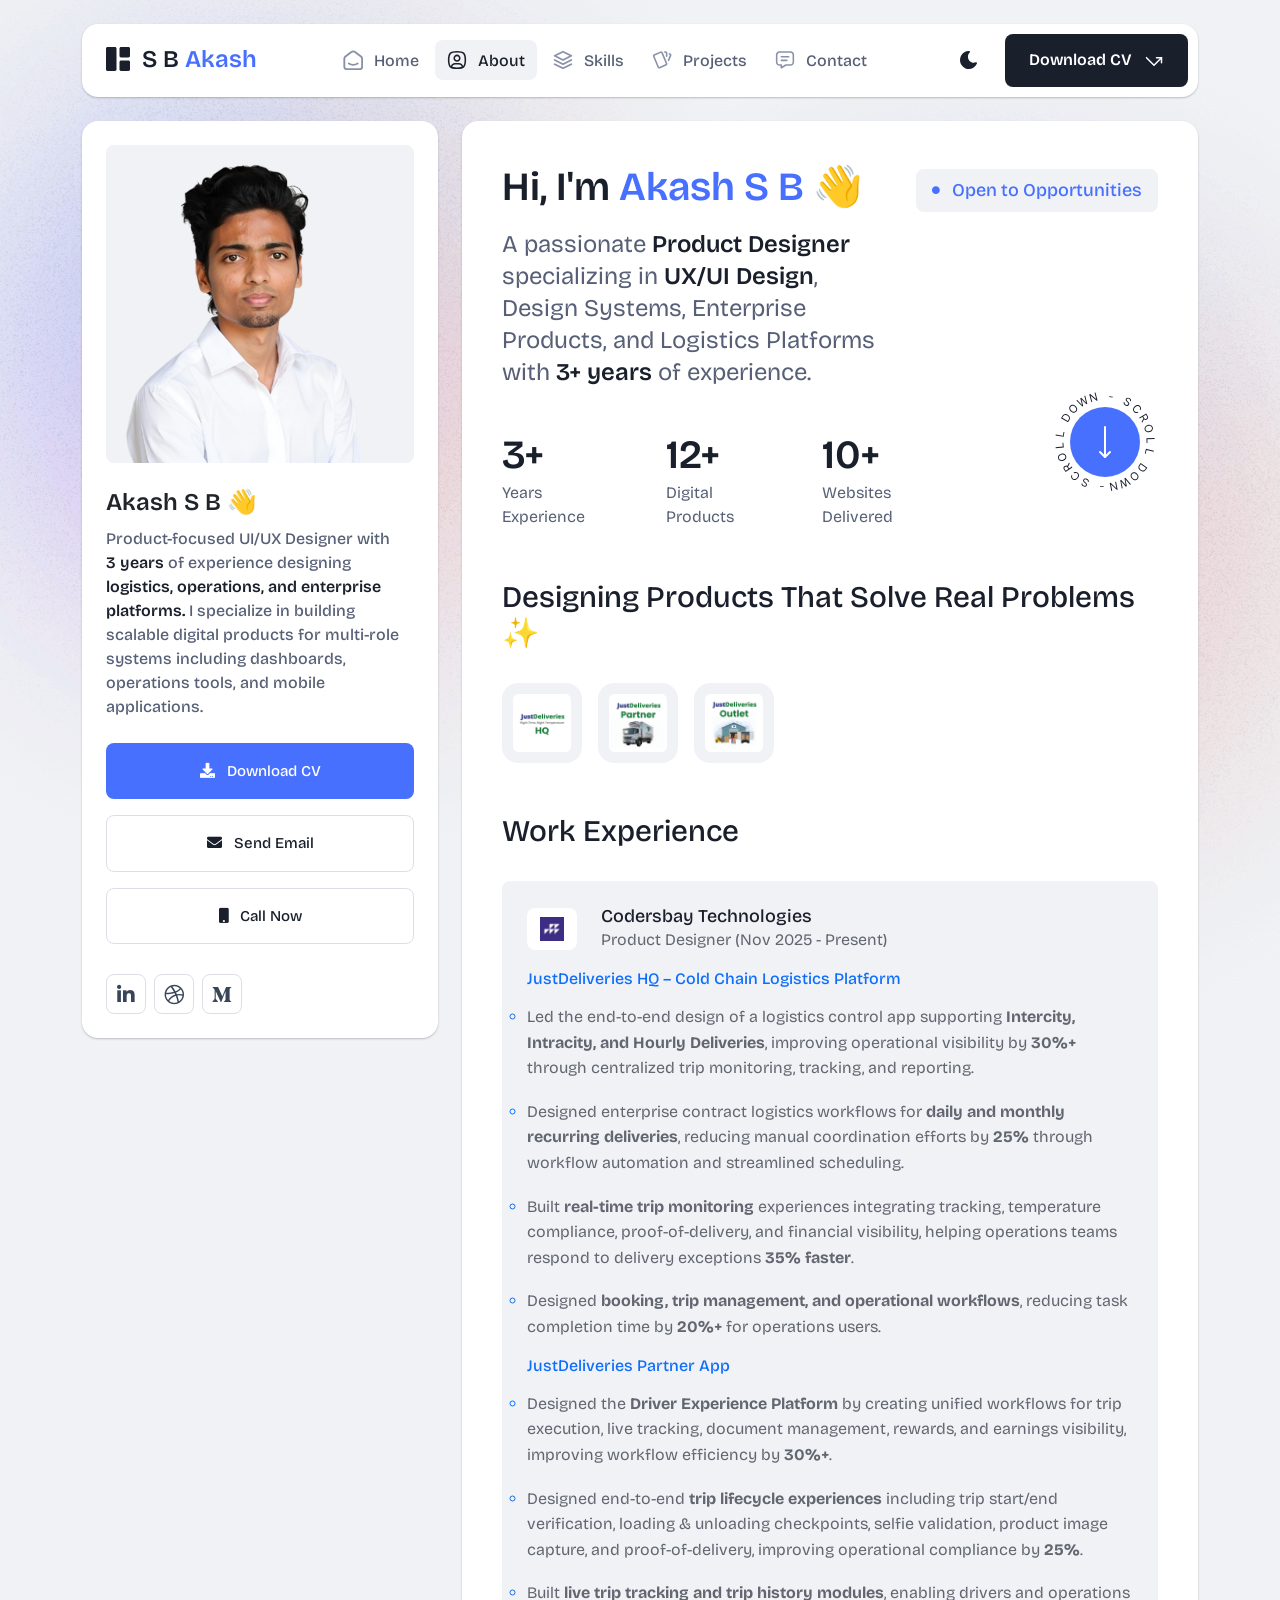
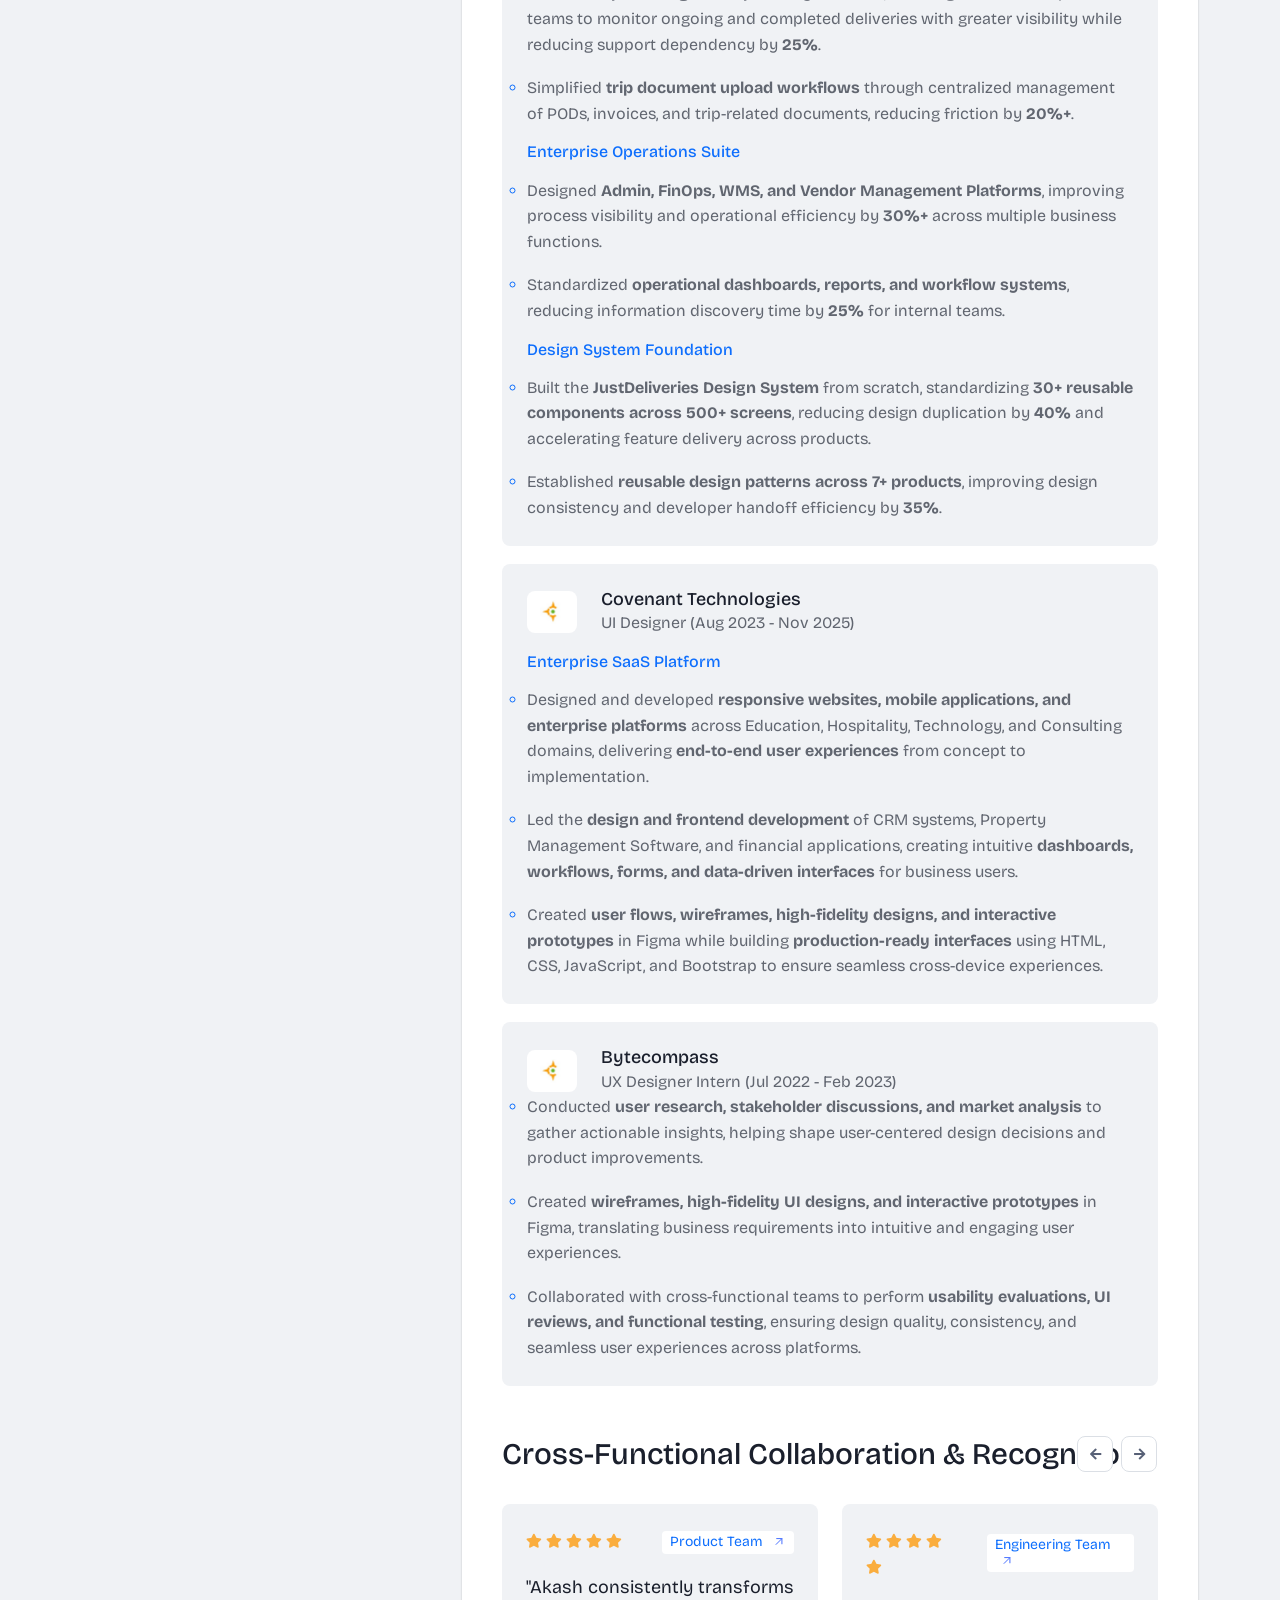
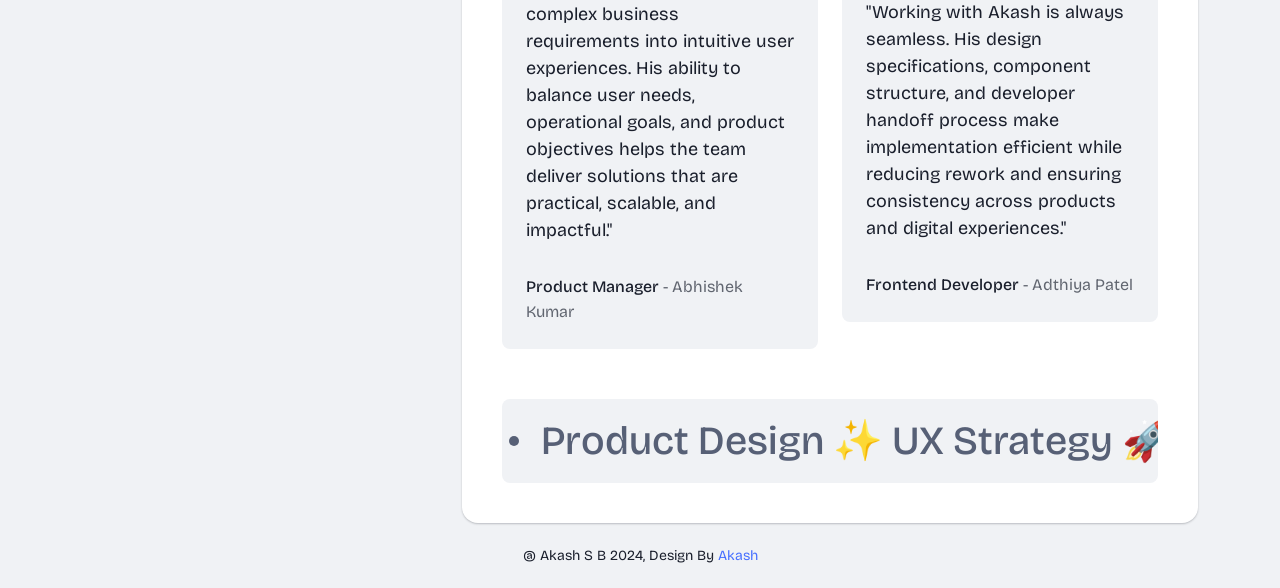
==== about.html @ 52679538 "Initial commit" ====
<!DOCTYPE html>
<html lang="en">


<head>
  <meta charset="UTF-8">
  <meta http-equiv="X-UA-Compatible" content="IE=edge">
  <title>Akash S B - Product Designer</title>
  <meta name="description" content="Akash Personal Portfolio">
  <meta name="viewport" content="width=device-width, initial-scale=1">

  <link rel="shortcut icon" type="image/x-icon" href="assets/img/favicon.svg">


  <!-- CSS here -->
  <link rel="stylesheet" href="assets/css/bootstrap.min.css">
  <link rel="stylesheet" href="assets/fontawsome/css/all.min.css">
  <link rel="stylesheet" href="assets/fontawsome/css/fontawesome.min.css">
  <link rel="stylesheet" href="assets/css/slick.css">
  <link rel="stylesheet" href="assets/css/magnific-popup.css">
  <link rel="stylesheet" href="assets/css/style.css">
  <link rel="stylesheet" href="assets/css/responsive.css">
</head>

<body>
  <div id="page-content">
    <!-- header part start -->
    <header class="header-area">
      <nav class="navbar">
        <div class="container">
          <div class="menu-container">
            <div class="logo">
              <a class="navbar-brand me-0" href="index.html">
                <svg width="24" height="24" viewBox="0 0 24 24" fill="none" xmlns="http://www.w3.org/2000/svg">
                  <path
                    d="M0 1.5C0 1.10218 0.158035 0.720644 0.43934 0.43934C0.720644 0.158035 1.10218 0 1.5 0L9 0C9.39782 0 9.77936 0.158035 10.0607 0.43934C10.342 0.720644 10.5 1.10218 10.5 1.5V22.5C10.5 22.8978 10.342 23.2794 10.0607 23.5607C9.77936 23.842 9.39782 24 9 24H1.5C1.10218 24 0.720644 23.842 0.43934 23.5607C0.158035 23.2794 0 22.8978 0 22.5V1.5ZM13.5 1.5C13.5 1.10218 13.658 0.720644 13.9393 0.43934C14.2206 0.158035 14.6022 0 15 0L22.5 0C22.8978 0 23.2794 0.158035 23.5607 0.43934C23.842 0.720644 24 1.10218 24 1.5V9C24 9.39782 23.842 9.77936 23.5607 10.0607C23.2794 10.342 22.8978 10.5 22.5 10.5H15C14.6022 10.5 14.2206 10.342 13.9393 10.0607C13.658 9.77936 13.5 9.39782 13.5 9V1.5ZM13.5 15C13.5 14.6022 13.658 14.2206 13.9393 13.9393C14.2206 13.658 14.6022 13.5 15 13.5H22.5C22.8978 13.5 23.2794 13.658 23.5607 13.9393C23.842 14.2206 24 14.6022 24 15V22.5C24 22.8978 23.842 23.2794 23.5607 23.5607C23.2794 23.842 22.8978 24 22.5 24H15C14.6022 24 14.2206 23.842 13.9393 23.5607C13.658 23.2794 13.5 22.8978 13.5 22.5V15Z"
                    class="logo-icon" />
                </svg>
                <span>S B <span class="primary"> Akash</span></span>
              </a>
            </div>
            <div class="navbar-main d-flex flex-grow-1">
              <div class="logo inner-logo d-block d-xl-none">
                <a class="navbar-brand me-0" href="index.html">
                  <svg width="24" height="24" viewBox="0 0 24 24" fill="none" xmlns="http://www.w3.org/2000/svg">
                    <path
                      d="M0 1.5C0 1.10218 0.158035 0.720644 0.43934 0.43934C0.720644 0.158035 1.10218 0 1.5 0L9 0C9.39782 0 9.77936 0.158035 10.0607 0.43934C10.342 0.720644 10.5 1.10218 10.5 1.5V22.5C10.5 22.8978 10.342 23.2794 10.0607 23.5607C9.77936 23.842 9.39782 24 9 24H1.5C1.10218 24 0.720644 23.842 0.43934 23.5607C0.158035 23.2794 0 22.8978 0 22.5V1.5ZM13.5 1.5C13.5 1.10218 13.658 0.720644 13.9393 0.43934C14.2206 0.158035 14.6022 0 15 0L22.5 0C22.8978 0 23.2794 0.158035 23.5607 0.43934C23.842 0.720644 24 1.10218 24 1.5V9C24 9.39782 23.842 9.77936 23.5607 10.0607C23.2794 10.342 22.8978 10.5 22.5 10.5H15C14.6022 10.5 14.2206 10.342 13.9393 10.0607C13.658 9.77936 13.5 9.39782 13.5 9V1.5ZM13.5 15C13.5 14.6022 13.658 14.2206 13.9393 13.9393C14.2206 13.658 14.6022 13.5 15 13.5H22.5C22.8978 13.5 23.2794 13.658 23.5607 13.9393C23.842 14.2206 24 14.6022 24 15V22.5C24 22.8978 23.842 23.2794 23.5607 23.5607C23.2794 23.842 22.8978 24 22.5 24H15C14.6022 24 14.2206 23.842 13.9393 23.5607C13.658 23.2794 13.5 22.8978 13.5 22.5V15Z"
                      class="logo-icon" />
                  </svg>
                  <span>S B <span class="primary"> Akash</span></span>
                </a>
              </div>
              <ul class="navbar-info mx-auto">
                <li class="nav-item">
                  <a class="nav-link " aria-current="page" href="index.html">
                    <svg class="nav-icon" viewBox="0 0 15 15" fill="none" xmlns="http://www.w3.org/2000/svg">
                      <path
                        d="M13.475 4.92481L9.03083 1.46814C8.64082 1.16473 8.1608 1 7.66667 1C7.17254 1 6.69251 1.16473 6.3025 1.46814L1.8575 4.92481C1.59037 5.13254 1.37424 5.39858 1.22563 5.7026C1.07701 6.00662 0.99984 6.34058 1 6.67897V12.679C1 13.121 1.17559 13.5449 1.48816 13.8575C1.80072 14.17 2.22464 14.3456 2.66667 14.3456H12.6667C13.1087 14.3456 13.5326 14.17 13.8452 13.8575C14.1577 13.5449 14.3333 13.121 14.3333 12.679V6.67897C14.3333 5.99314 14.0167 5.34564 13.475 4.92481Z"
                        stroke-width="1.4" stroke-linecap="round" stroke-linejoin="round" />
                      <path d="M10.9753 10.1665C9.13359 11.2773 6.14859 11.2773 4.30859 10.1665" stroke-width="1.4"
                        stroke-linecap="round" stroke-linejoin="round" />
                    </svg>
                    <span>Home</span>
                  </a>
                </li>
                <li class="nav-item">
                  <a class="nav-link active" href="about.html">
                    <svg class="nav-icon" viewBox="0 0 18 18" fill="none" xmlns="http://www.w3.org/2000/svg">
                      <path
                        d="M9 9.8335C9.66304 9.8335 10.2989 9.5701 10.7678 9.10126C11.2366 8.63242 11.5 7.99654 11.5 7.3335C11.5 6.67045 11.2366 6.03457 10.7678 5.56573C10.2989 5.09689 9.66304 4.8335 9 4.8335C8.33696 4.8335 7.70107 5.09689 7.23223 5.56573C6.76339 6.03457 6.5 6.67045 6.5 7.3335C6.5 7.99654 6.76339 8.63242 7.23223 9.10126C7.70107 9.5701 8.33696 9.8335 9 9.8335Z"
                        stroke-width="1.4" stroke-linecap="round" stroke-linejoin="round" />
                      <path
                        d="M9 1.5C15 1.5 16.5 3 16.5 9C16.5 15 15 16.5 9 16.5C3 16.5 1.5 15 1.5 9C1.5 3 3 1.5 9 1.5Z"
                        stroke-width="1.4" stroke-linecap="round" stroke-linejoin="round" />
                      <path
                        d="M4 15.7085V15.6668C4 14.7828 4.35119 13.9349 4.97631 13.3098C5.60143 12.6847 6.44928 12.3335 7.33333 12.3335H10.6667C11.5507 12.3335 12.3986 12.6847 13.0237 13.3098C13.6488 13.9349 14 14.7828 14 15.6668V15.7085"
                        stroke-width="1.4" stroke-linecap="round" stroke-linejoin="round" />
                    </svg>
                    About
                  </a>
                </li>
                <li class="nav-item">
                  <a class="nav-link" href="skills.html">
                    <svg class="nav-icon" viewBox="0 0 16 16" fill="none" xmlns="http://www.w3.org/2000/svg">
                      <path d="M7.99967 1.3335L1.33301 4.66683L7.99967 8.00016L14.6663 4.66683L7.99967 1.3335Z"
                        stroke-width="1.4" stroke-linecap="round" stroke-linejoin="round" />
                      <path d="M1.33301 8L7.99967 11.3333L14.6663 8" stroke-width="1.4" stroke-linecap="round"
                        stroke-linejoin="round" />
                      <path d="M1.33301 11.3335L7.99967 14.6668L14.6663 11.3335" stroke-width="1.4"
                        stroke-linecap="round" stroke-linejoin="round" />
                    </svg>
                    Skills
                  </a>
                </li>
                <li class="nav-item">
                  <a class="nav-link" href="portfolio.html">
                    <svg class="nav-icon" viewBox="0 0 18 17" fill="none" xmlns="http://www.w3.org/2000/svg">
                      <path
                        d="M2.00326 3.99733L7.95159 1.40649C8.04974 1.36442 8.15533 1.34243 8.26212 1.34181C8.3689 1.34119 8.47473 1.36196 8.57337 1.40289C8.67201 1.44382 8.76145 1.50408 8.83642 1.58013C8.9114 1.65617 8.97039 1.74646 9.00992 1.84566L13.1133 11.764C13.1985 11.9651 13.2014 12.1917 13.1213 12.3949C13.0412 12.5982 12.8845 12.7618 12.6849 12.8507L6.73742 15.4415C6.63922 15.4837 6.53356 15.5058 6.42668 15.5065C6.3198 15.5072 6.21387 15.4864 6.11514 15.4455C6.0164 15.4046 5.92688 15.3442 5.85184 15.2681C5.7768 15.192 5.71778 15.1016 5.67826 15.0023L1.57492 5.08316C1.48963 4.88204 1.48673 4.65546 1.56684 4.45222C1.64696 4.24898 1.80367 4.08616 2.00326 3.99733Z"
                        stroke-width="1.4" stroke-linecap="round" stroke-linejoin="round" />
                      <path
                        d="M11.5 1.3335H12.3333C12.5543 1.3335 12.7663 1.42129 12.9226 1.57757C13.0789 1.73385 13.1667 1.94582 13.1667 2.16683V5.0835"
                        stroke-width="1.4" stroke-linecap="round" stroke-linejoin="round" />
                      <path
                        d="M15.6663 3C15.8863 3.09333 16.0997 3.18083 16.3063 3.2625C16.5098 3.34882 16.6706 3.51241 16.7534 3.71729C16.8362 3.92217 16.8343 4.15155 16.748 4.355L14.833 8.83334"
                        stroke-width="1.4" stroke-linecap="round" stroke-linejoin="round" />
                    </svg>
                    Projects
                  </a>
                </li>
                <!-- <li class="nav-item">
                  <a class="nav-link" href="blog.html">
                    <svg class="nav-icon" viewBox="0 0 17 16" fill="none" xmlns="http://www.w3.org/2000/svg">
                      <path
                        d="M12.1663 6.16676L13.4163 4.91676C13.6352 4.69789 13.8088 4.43805 13.9273 4.15208C14.0457 3.86612 14.1067 3.55962 14.1067 3.25009C14.1067 2.94056 14.0457 2.63406 13.9273 2.3481C13.8088 2.06213 13.6352 1.80229 13.4163 1.58342C13.1975 1.36455 12.9376 1.19094 12.6517 1.07248C12.3657 0.954033 12.0592 0.893066 11.7497 0.893066C11.4401 0.893066 11.1336 0.954033 10.8477 1.07248C10.5617 1.19094 10.3019 1.36455 10.083 1.58342L1.33301 10.3334V13.6668H4.66634L6.33301 12.0001"
                        stroke-width="1.4" stroke-linecap="round" stroke-linejoin="round" />
                      <path
                        d="M13.0004 15.3335L15.7921 12.5968C15.9633 12.4307 16.0995 12.232 16.1926 12.0124C16.2857 11.7927 16.3339 11.5567 16.3343 11.3181C16.3347 11.0796 16.2873 10.8434 16.1948 10.6235C16.1024 10.4035 15.9669 10.2044 15.7963 10.0377C15.448 9.69712 14.9806 9.50602 14.4935 9.50509C14.0065 9.50415 13.5383 9.69346 13.1888 10.0327L13.0021 10.216L12.8163 10.0327C12.4681 9.69237 12.0008 9.50143 11.5139 9.50049C11.0271 9.49956 10.5591 9.68871 10.2096 10.0277C10.0383 10.1937 9.9021 10.3924 9.80891 10.612C9.71572 10.8316 9.66746 11.0677 9.667 11.3062C9.66653 11.5447 9.71386 11.781 9.80619 12.0009C9.89853 12.2209 10.034 12.4201 10.2046 12.5868L13.0004 15.3335Z"
                        stroke-width="1.4" stroke-linecap="round" stroke-linejoin="round" />
                    </svg>
                    Blog
                  </a>
                </li> -->
                <li class="nav-item">
                  <a class="nav-link" href="contact.html">
                    <svg class="nav-icon" viewBox="0 0 18 17" fill="none" xmlns="http://www.w3.org/2000/svg">
                      <path d="M5.66699 5.5H12.3337" stroke-width="1.4" stroke-linecap="round"
                        stroke-linejoin="round" />
                      <path d="M5.66699 8.8335H10.667" stroke-width="1.4" stroke-linecap="round"
                        stroke-linejoin="round" />
                      <path
                        d="M14 1.3335C14.663 1.3335 15.2989 1.59689 15.7678 2.06573C16.2366 2.53457 16.5 3.17045 16.5 3.8335V10.5002C16.5 11.1632 16.2366 11.7991 15.7678 12.2679C15.2989 12.7368 14.663 13.0002 14 13.0002H9.83333L5.66667 15.5002V13.0002H4C3.33696 13.0002 2.70107 12.7368 2.23223 12.2679C1.76339 11.7991 1.5 11.1632 1.5 10.5002V3.8335C1.5 3.17045 1.76339 2.53457 2.23223 2.06573C2.70107 1.59689 3.33696 1.3335 4 1.3335H14Z"
                        stroke-width="1.4" stroke-linecap="round" stroke-linejoin="round" />
                    </svg>
                    Contact
                  </a>
                </li>
              </ul>
              <div class="header-right-info d-flex align-items-center">
                <button class="theme-control-btn">
                  <span class="dark">
                    <svg width="24" height="24" viewBox="0 0 24 24" fill="none" xmlns="http://www.w3.org/2000/svg">
                      <path
                        d="M11.8005 3C10.207 3.0003 8.64356 3.44286 7.27683 4.28049C5.91011 5.11811 4.79139 6.31937 4.04002 7.75612C3.28865 9.19288 2.93281 10.8112 3.01046 12.4386C3.08811 14.0659 3.59633 15.6411 4.48091 16.9963C5.3655 18.3514 6.59326 19.4356 8.03324 20.1333C9.47322 20.8309 11.0714 21.1157 12.6573 20.9574C14.2432 20.7991 15.7573 20.2036 17.0381 19.2344C18.319 18.2652 19.3185 16.9587 19.9301 15.4542C20.2302 14.7162 19.5111 13.9746 18.7875 14.2752C17.5475 14.7888 16.1706 14.8418 14.8963 14.425C13.622 14.0082 12.5308 13.1479 11.8126 11.9937C11.0943 10.8396 10.7943 9.4645 10.9648 8.10764C11.1353 6.75077 11.7655 5.49792 12.7458 4.5669L12.8136 4.4949C13.2986 3.9279 12.913 3.0072 12.1464 3.0072H11.9122L11.8524 3.0018L11.7996 3H11.8005Z"
                        fill="#1A1F2C" />
                    </svg>
                    <small class="theme-text d-block d-xl-none">Change appearance</small>
                  </span>
                  <span class="light">
                    <svg width="24" height="24" viewBox="0 0 24 24" fill="none" xmlns="http://www.w3.org/2000/svg">
                      <path
                        d="M12 19C12.2449 19 12.4813 19.09 12.6644 19.2527C12.8474 19.4155 12.9643 19.6397 12.993 19.883L13 20V21C12.9997 21.2549 12.9021 21.5 12.7272 21.6854C12.5522 21.8707 12.313 21.9822 12.0586 21.9972C11.8042 22.0121 11.5536 21.9293 11.3582 21.7657C11.1627 21.6021 11.0371 21.3701 11.007 21.117L11 21V20C11 19.7348 11.1054 19.4804 11.2929 19.2929C11.4804 19.1054 11.7348 19 12 19Z"
                        fill="#FD7E41" />
                      <path
                        d="M18.3127 16.9099L18.4067 16.9929L19.1067 17.6929C19.2861 17.8729 19.3902 18.1144 19.398 18.3683C19.4057 18.6223 19.3165 18.8697 19.1485 19.0602C18.9804 19.2508 18.7462 19.3702 18.4933 19.3943C18.2403 19.4184 17.9877 19.3454 17.7867 19.1899L17.6927 19.1069L16.9927 18.4069C16.8202 18.2347 16.7165 18.0053 16.7012 17.7619C16.6859 17.5186 16.76 17.278 16.9097 17.0855C17.0593 16.893 17.2741 16.7618 17.5137 16.7166C17.7533 16.6713 18.0012 16.7152 18.2107 16.8399L18.3127 16.9099Z"
                        fill="#FD7E41" />
                      <path
                        d="M7.00747 16.993C7.17965 17.1652 7.28308 17.3943 7.29836 17.6373C7.31364 17.8803 7.23972 18.1206 7.09047 18.313L7.00747 18.407L6.30747 19.107C6.12751 19.2863 5.88604 19.3905 5.63209 19.3982C5.37814 19.406 5.13076 19.3168 4.94019 19.1487C4.74963 18.9807 4.63017 18.7464 4.60607 18.4935C4.58198 18.2406 4.65506 17.988 4.81047 17.787L4.89347 17.693L5.59347 16.993C5.781 16.8055 6.03531 16.7002 6.30047 16.7002C6.56563 16.7002 6.81994 16.8055 7.00747 16.993Z"
                        fill="#FD7E41" />
                      <path
                        d="M3.99987 11C4.25475 11.0003 4.4999 11.0979 4.68524 11.2728C4.87057 11.4478 4.9821 11.687 4.99704 11.9414C5.01198 12.1958 4.92919 12.4464 4.7656 12.6418C4.60201 12.8373 4.36996 12.9629 4.11687 12.993L3.99987 13H2.99987C2.74499 12.9997 2.49984 12.9021 2.3145 12.7272C2.12916 12.5522 2.01763 12.313 2.0027 12.0586C1.98776 11.8042 2.07054 11.5536 2.23413 11.3582C2.39772 11.1627 2.62977 11.0371 2.88287 11.007L2.99987 11H3.99987Z"
                        fill="#FD7E41" />
                      <path
                        d="M20.9999 11C21.2547 11.0003 21.4999 11.0979 21.6852 11.2728C21.8706 11.4478 21.9821 11.687 21.997 11.9414C22.012 12.1958 21.9292 12.4464 21.7656 12.6418C21.602 12.8373 21.37 12.9629 21.1169 12.993L20.9999 13H19.9999C19.745 12.9997 19.4998 12.9021 19.3145 12.7272C19.1292 12.5522 19.0176 12.313 19.0027 12.0586C18.9878 11.8042 19.0705 11.5536 19.2341 11.3582C19.3977 11.1627 19.6298 11.0371 19.8829 11.007L19.9999 11H20.9999Z"
                        fill="#FD7E41" />
                      <path
                        d="M6.21264 4.80985L6.30664 4.89285L7.00664 5.59285C7.18599 5.77281 7.29011 6.01429 7.29787 6.26824C7.30562 6.52219 7.21642 6.76957 7.04839 6.96013C6.88036 7.1507 6.64609 7.27016 6.39316 7.29425C6.14024 7.31834 5.88763 7.24526 5.68664 7.08985L5.59264 7.00685L4.89264 6.30685C4.72073 6.13453 4.61757 5.90543 4.6025 5.66248C4.58744 5.41954 4.6615 5.17945 4.8108 4.98721C4.9601 4.79497 5.1744 4.66378 5.41351 4.61824C5.65262 4.57271 5.90013 4.61594 6.10964 4.73985L6.21264 4.80985Z"
                        fill="#FD7E41" />
                      <path
                        d="M19.1071 4.89288C19.2793 5.06508 19.3827 5.29418 19.398 5.5372C19.4132 5.78023 19.3393 6.02048 19.1901 6.21288L19.1071 6.30688L18.4071 7.00688C18.2271 7.18623 17.9856 7.29036 17.7317 7.29811C17.4777 7.30587 17.2304 7.21667 17.0398 7.04864C16.8492 6.8806 16.7298 6.64633 16.7057 6.39341C16.6816 6.14049 16.7547 5.88788 16.9101 5.68688L16.9931 5.59288L17.6931 4.89288C17.8806 4.70541 18.1349 4.6001 18.4001 4.6001C18.6652 4.6001 18.9196 4.70541 19.1071 4.89288Z"
                        fill="#FD7E41" />
                      <path
                        d="M12 2C12.2449 2.00003 12.4813 2.08996 12.6644 2.25272C12.8474 2.41547 12.9643 2.63975 12.993 2.883L13 3V4C12.9997 4.25488 12.9021 4.50003 12.7272 4.68537C12.5522 4.8707 12.313 4.98223 12.0586 4.99717C11.8042 5.01211 11.5536 4.92933 11.3582 4.76573C11.1627 4.60214 11.0371 4.3701 11.007 4.117L11 4V3C11 2.73478 11.1054 2.48043 11.2929 2.29289C11.4804 2.10536 11.7348 2 12 2Z"
                        fill="#FD7E41" />
                      <path
                        d="M12 7C12.9797 6.99994 13.9378 7.28769 14.7553 7.8275C15.5729 8.36731 16.2138 9.1354 16.5986 10.0364C16.9833 10.9373 17.0949 11.9315 16.9195 12.8953C16.7441 13.8592 16.2893 14.7502 15.6118 15.4579C14.9343 16.1655 14.0638 16.6585 13.1085 16.8756C12.1532 17.0928 11.1552 17.0245 10.2383 16.6793C9.3215 16.334 8.52629 15.7271 7.95146 14.9338C7.37663 14.1405 7.04752 13.1958 7.005 12.217L7 12L7.005 11.783C7.06092 10.4958 7.61161 9.27978 8.54222 8.38866C9.47284 7.49754 10.7115 7.00007 12 7Z"
                        fill="#FD7E41" />
                    </svg>
                    <small class="theme-text d-block d-xl-none">Change appearance</small>
                  </span>
                </button>
                <a href="assets/img/images/Akash S B.pdf" download="" class="lets-talk-btn">
                  Download CV
                  <svg class="icon" width="20" height="20" viewBox="0 0 20 20" fill="none"
                    xmlns="http://www.w3.org/2000/svg">
                    <path d="M17.5 11.6665V6.6665H12.5" stroke="white" stroke-width="1.5" stroke-linecap="round"
                      stroke-linejoin="round" />
                    <path d="M17.5 6.6665L10 14.1665L2.5 6.6665" stroke="white" stroke-width="1.5"
                      stroke-linecap="round" stroke-linejoin="round" />
                  </svg>
                </a>
              </div>
            </div>
            <div class="mobile-menu-overlay d-block d-lg-none"></div>
            <div class="mobile-menu-control-bar d-block d-xl-none">
              <button class="mobile-menu-control-bar">
                <i class="fas fa-bars"></i>
              </button>
            </div>
          </div>
        </div>
      </nav>
    </header>
    <!-- header part end -->

    <!-- main area part start -->
    <main>

      <section class="content-box-area mt-4">
        <div class="container">
          <div class="row g-4">
            <div class="col-xl-4">
              <div class="card profile-card">
                <div class="card-body">
                  <div class="image text-center">
                    <img src="assets/img/images/profile.png" class="img-fluid" alt="profile">
                  </div>
                  <div class="text">
                    <h3 class="card-title">Akash S B 👋</h3>
                    <p>
                      Product-focused UI/UX Designer with <span>3 years </span> of experience designing
                      <span style="display: inline;">logistics, operations, and enterprise platforms.</span>

                      I specialize in building scalable digital
                      products for multi-role systems including dashboards, operations tools, and mobile
                      applications.
                    </p>
                    <div class="common-button-groups">
                      <a class="btn btn-call" href="assets/img/images/Akash S B.pdf" download
                        style="width: 100%;">
                        <i class="fas fa-download icon"></i>
                        Download CV
                      </a>
                      <a class="btn btn-copy mt-3" href="mailto:akashgvp@gmail.com" style="width: 100%;"> 
                        <i class="fas fa-envelope icon"></i>
                        Send Email
                      </a>
                      <a class="btn btn-copy mt-3" href="tel:+917092570915" style="width: 100%;">
                        <i class="fas fa-mobile icon"></i>
                        Call Now
                      </a>
                    </div>
                    <div class="social-media-icon">
                      <ul class="list-unstyled">
                        <li>
                          <a href="https://www.linkedin.com/in/akash-sb-7623b2216" target="_blank">
                            <i class="fab fa-linkedin-in"></i>
                          </a>
                        </li>
                        <li>
                          <a href="https://dribbble.com/Akashgvp" target="_blank">
                            <i class="fab fa-dribbble"></i>
                          </a>
                        </li>
                        <li>
                          <a href="https://medium.com/@akash_1426" target="_blank">
                            <i class="fab fa-medium-m"></i>
                          </a>
                        </li>
                      </ul>
                    </div>
                  </div>
                </div>
              </div>
            </div>
            <div class="col-xl-8">
              <div class="card content-box-card">
                <div class="card-body">
                  <div class="top-info">
                    <div class="text">
                      <h1 class="main-title">Hi, I'm <span>Akash S B</span> 👋</h1>
                      <p>
                        A passionate <b>Product Designer</b> specializing in <b>UX/UI Design</b>, Design Systems,
                        Enterprise Products, and Logistics Platforms with <b>3+ years</b> of experience.
                      </p>
                    </div>
                    <div class="available-btn">
                      <span><i class="fas fa-circle"></i> Open to Opportunities</span>
                    </div>
                  </div>
                  <div class="counter-area">
                    <div class="counter">

                      <div class="counter-item">
                        <h3 class="number">3+</h3>
                        <p class="subtitle">Years Experience</p>
                      </div>

                      <div class="counter-item">
                        <h3 class="number">12+</h3>
                        <p class="subtitle">Digital Products</p>
                      </div>

                      <div class="counter-item">
                        <h3 class="number">10+</h3>
                        <p class="subtitle">Websites Delivered</p>
                      </div>

                    </div>
                    <div class="circle-area">
                      <div class="circle-text">
                        <img class="circle-image" src="assets/img/about-us/circle-text.svg" alt="circle-text">
                        <img class="circle-image circle-image-light d-none"
                          src="assets/img/about-us/circle-text-light.svg" alt="circle-text">
                        <span class="arrow-down">
                          <svg width="40" height="40" viewBox="0 0 40 40" fill="none"
                            xmlns="http://www.w3.org/2000/svg">
                            <path d="M20 5V35" stroke="white" stroke-width="2" stroke-linecap="round"
                              stroke-linejoin="round" />
                            <path d="M15 30L20 35L25 30" stroke="white" stroke-width="2" stroke-linecap="round"
                              stroke-linejoin="round" />
                          </svg>
                        </span>
                      </div>
                    </div>
                  </div>
                  <div class="working-with-area">
                    <h2 class="main-common-title">Designing Products That Solve Real Problems ✨</h2>
                    <div class="working-with-main">

                      <div class="items">
                        <a href="https://play.google.com/store/apps/details?id=com.just.delivery.just_delivery&pcampaignid=web_share"
                          target="_blank">
                          <img src="assets/img/images/hq.png" alt="JustDeliveries HQ">
                        </a>
                      </div>

                      <div class="items">
                        <a href="https://play.google.com/store/apps/details?id=com.just.delivery.driver_app&pcampaignid=web_share"
                          target="_blank">
                          <img src="assets/img/images/parter.png" alt="JustDeliveries Partner">
                        </a>
                      </div>

                      <div class="items">
                        <a href="https://play.google.com/store/apps/details?id=com.just.delivery.outlet_app&pcampaignid=web_share"
                          target="_blank">
                          <img src="assets/img/images/outlet.png" alt="JustDeliveries Outlet">
                        </a>
                      </div>

                    </div>
                  </div>


                  <div class="awards-recognitions">
                    <h2 class="main-common-title">Work Experience
                    </h2>
                    <div class="awards-recognitions-main">
                      <ul class="list-unstyled">
                        <li>
                          <a href="#" class="d-block w-100">
                            <div class="awards-item">
                              <div class="award-name">
                                <div class="icon">
                                  <img src="assets/img/images/cbt.jpg" alt="adobe">
                                </div>
                                <div class="text">
                                  <h4 class="title">Codersbay Technologies</h4>
                                  <p class="year">Product Designer (Nov 2025 - Present)</p>
                                </div>
                              </div>
                              <div class="experience-section">

                                <h6 class="mt-3 mb-3">JustDeliveries HQ – Cold Chain Logistics Platform</h6>
                                <ul>
                                  <li>
                                    <p>Led the end-to-end design of a logistics control app supporting
                                      <strong>Intercity, Intracity, and Hourly Deliveries</strong>, improving
                                      operational visibility by <strong>30%+</strong> through centralized trip
                                      monitoring, tracking, and reporting.
                                    </p>
                                  </li>
                                  <li>
                                    <p>Designed enterprise contract logistics workflows for <strong>daily and monthly
                                        recurring deliveries</strong>, reducing manual coordination efforts by
                                      <strong>25%</strong> through workflow automation and streamlined scheduling.
                                    </p>
                                  </li>
                                  <li>
                                    <p>Built <strong>real-time trip monitoring</strong> experiences integrating
                                      tracking, temperature compliance, proof-of-delivery, and financial visibility,
                                      helping operations teams respond to delivery exceptions <strong>35%
                                        faster</strong>.</p>
                                  </li>
                                  <li>
                                    <p>Designed <strong>booking, trip management, and operational workflows</strong>,
                                      reducing task completion time by <strong>20%+</strong> for operations users.</p>
                                  </li>
                                </ul>

                                <h6 class="mt-3 mb-3">JustDeliveries Partner App</h6>
                                <ul>
                                  <li>
                                    <p>Designed the <strong>Driver Experience Platform</strong> by creating unified
                                      workflows for trip execution, live tracking, document management, rewards, and
                                      earnings visibility, improving workflow efficiency by <strong>30%+</strong>.</p>
                                  </li>
                                  <li>
                                    <p>Designed end-to-end <strong>trip lifecycle experiences</strong> including trip
                                      start/end verification, loading & unloading checkpoints, selfie validation,
                                      product image capture, and proof-of-delivery, improving operational compliance by
                                      <strong>25%</strong>.
                                    </p>
                                  </li>
                                  <li>
                                    <p>Built <strong>live trip tracking and trip history modules</strong>, enabling
                                      drivers and operations teams to monitor ongoing and completed deliveries with
                                      greater visibility while reducing support dependency by <strong>25%</strong>.</p>
                                  </li>
                                  <li>
                                    <p>Simplified <strong>trip document upload workflows</strong> through centralized
                                      management of PODs, invoices, and trip-related documents, reducing friction by
                                      <strong>20%+</strong>.
                                    </p>
                                  </li>
                                </ul>

                                <h6 class="mt-3 mb-3">Enterprise Operations Suite</h6>
                                <ul>
                                  <li>
                                    <p>Designed <strong>Admin, FinOps, WMS, and Vendor Management Platforms</strong>,
                                      improving process visibility and operational efficiency by <strong>30%+</strong>
                                      across multiple business functions.</p>
                                  </li>
                                  <li>
                                    <p>Standardized <strong>operational dashboards, reports, and workflow
                                        systems</strong>, reducing information discovery time by <strong>25%</strong>
                                      for internal teams.</p>
                                  </li>
                                </ul>

                                <h6 class="mt-3 mb-3">Design System Foundation</h6>
                                <ul>
                                  <li>
                                    <p>Built the <strong>JustDeliveries Design System</strong> from scratch,
                                      standardizing <strong>30+ reusable components across 500+ screens</strong>,
                                      reducing design duplication by <strong>40%</strong> and accelerating feature
                                      delivery across products.</p>
                                  </li>
                                  <li>
                                    <p>Established <strong>reusable design patterns across 7+ products</strong>,
                                      improving design consistency and developer handoff efficiency by
                                      <strong>35%</strong>.
                                    </p>
                                  </li>
                                </ul>

                              </div>


                            </div>
                          </a>
                        </li>

                        <li>
                          <a href="#" class="d-block w-100">
                            <div class="awards-item">
                              <div class="award-name">
                                <div class="icon">
                                  <img src="assets/img/images/ct.jpg" alt="adobe">
                                </div>
                                <div class="text">
                                  <h4 class="title">Covenant Technologies</h4>
                                  <p class="year">UI Designer (Aug 2023 - Nov 2025)</p>
                                </div>
                              </div>
                              <div class="experience-section">
                                <h6 class="mt-3 mb-3">Enterprise SaaS Platform </h6>
                                <ul>
                                  <li>
                                    <p>Designed and developed <strong>responsive websites, mobile applications, and
                                        enterprise platforms</strong> across Education, Hospitality, Technology, and
                                      Consulting domains, delivering <strong>end-to-end user experiences</strong> from
                                      concept to implementation.</p>
                                  </li>

                                  <li>
                                    <p>Led the <strong>design and frontend development</strong> of CRM systems, Property
                                      Management Software, and financial applications, creating intuitive
                                      <strong>dashboards, workflows, forms, and data-driven interfaces</strong> for
                                      business users.
                                    </p>
                                  </li>

                                  <li>
                                    <p>Created <strong>user flows, wireframes, high-fidelity designs, and interactive
                                        prototypes</strong> in Figma while building <strong>production-ready
                                        interfaces</strong> using HTML, CSS, JavaScript, and Bootstrap to ensure
                                      seamless cross-device experiences.</p>
                                  </li>
                                </ul>

                              </div>


                            </div>
                          </a>
                        </li>


                        <li>
                          <a href="#" class="d-block w-100">
                            <div class="awards-item">
                              <div class="award-name">
                                <div class="icon">
                                  <img src="assets/img/images/ct.jpg" alt="adobe">
                                </div>
                                <div class="text">
                                  <h4 class="title">Bytecompass</h4>
                                  <p class="year">UX Designer Intern (Jul 2022 - Feb 2023)</p>
                                </div>
                              </div>
                              <div class="experience-section">
                                <ul>
                                  <li>
                                    <p>Conducted <strong>user research, stakeholder discussions, and market
                                        analysis</strong> to gather actionable insights, helping shape user-centered
                                      design decisions and product improvements.</p>
                                  </li>

                                  <li>
                                    <p>Created <strong>wireframes, high-fidelity UI designs, and interactive
                                        prototypes</strong> in Figma, translating business requirements into intuitive
                                      and engaging user experiences.</p>
                                  </li>

                                  <li>
                                    <p>Collaborated with cross-functional teams to perform <strong>usability
                                        evaluations, UI reviews, and functional testing</strong>, ensuring design
                                      quality, consistency, and seamless user experiences across platforms.</p>
                                  </li>
                                </ul>

                              </div>


                            </div>
                          </a>
                        </li>

                      </ul>
                    </div>
                  </div>


                  <div class="client-feedback">
                    <h2 class="main-common-title">Cross-Functional Collaboration & Recognition </h2>

                    <div class="row client-feedback-slider">

                      <!-- Product Manager -->
                      <div class="col-lg-6">
                        <div class="feedback-item">
                          <div class="feedback-top-info">
                            <div class="rating">
                              <i class="fas fa-star"></i>
                              <i class="fas fa-star"></i>
                              <i class="fas fa-star"></i>
                              <i class="fas fa-star"></i>
                              <i class="fas fa-star"></i>
                            </div>
                            <div class="website">
                              <a href="#">
                                Product Team
                                <svg class="arrow-up" width="14" height="15" viewBox="0 0 14 15" fill="none"
                                  xmlns="http://www.w3.org/2000/svg">
                                  <path d="M9.91634 4.5835L4.08301 10.4168" stroke-linecap="round"
                                    stroke-linejoin="round" />
                                  <path d="M4.66699 4.5835H9.91699V9.8335" stroke-linecap="round"
                                    stroke-linejoin="round" />
                                </svg>
                              </a>
                            </div>
                          </div>

                          <div class="details">
                            <p>
                              "Akash consistently transforms complex business requirements into intuitive user
                              experiences. His ability to balance user needs, operational goals, and product objectives
                              helps the team deliver solutions that are practical, scalable, and impactful."
                            </p>
                          </div>

                          <div class="designation">
                            <p><span>Product Manager</span> - Abhishek Kumar</p>
                          </div>
                        </div>
                      </div>

                      <!-- Frontend Developer -->
                      <div class="col-lg-6">
                        <div class="feedback-item">
                          <div class="feedback-top-info">
                            <div class="rating">
                              <i class="fas fa-star"></i>
                              <i class="fas fa-star"></i>
                              <i class="fas fa-star"></i>
                              <i class="fas fa-star"></i>
                              <i class="fas fa-star"></i>
                            </div>
                            <div class="website">
                              <a href="#">
                                Engineering Team
                                <svg class="arrow-up" width="14" height="15" viewBox="0 0 14 15" fill="none"
                                  xmlns="http://www.w3.org/2000/svg">
                                  <path d="M9.91634 4.5835L4.08301 10.4168" stroke-linecap="round"
                                    stroke-linejoin="round" />
                                  <path d="M4.66699 4.5835H9.91699V9.8335" stroke-linecap="round"
                                    stroke-linejoin="round" />
                                </svg>
                              </a>
                            </div>
                          </div>

                          <div class="details">
                            <p>
                              "Working with Akash is always seamless. His design specifications, component structure,
                              and developer handoff process make implementation efficient while reducing rework and
                              ensuring consistency across products and digital experiences."
                            </p>
                          </div>

                          <div class="designation">
                            <p><span>Frontend Developer</span> - Adthiya Patel</p>
                          </div>
                        </div>
                      </div>

                      <!-- Mobile Developer -->
                      <div class="col-lg-6">
                        <div class="feedback-item">
                          <div class="feedback-top-info">
                            <div class="rating">
                              <i class="fas fa-star"></i>
                              <i class="fas fa-star"></i>
                              <i class="fas fa-star"></i>
                              <i class="fas fa-star"></i>
                              <i class="fas fa-star"></i>
                            </div>
                            <div class="website">
                              <a href="#">
                                Mobile Team
                                <svg class="arrow-up" width="14" height="15" viewBox="0 0 14 15" fill="none"
                                  xmlns="http://www.w3.org/2000/svg">
                                  <path d="M9.91634 4.5835L4.08301 10.4168" stroke-linecap="round"
                                    stroke-linejoin="round" />
                                  <path d="M4.66699 4.5835H9.91699V9.8335" stroke-linecap="round"
                                    stroke-linejoin="round" />
                                </svg>
                              </a>
                            </div>
                          </div>

                          <div class="details">
                            <p>
                              "Akash pays close attention to interactions and platform-specific requirements. His
                              designs are scalable, easy to implement, and thoughtfully crafted, helping us build
                              reliable mobile experiences across both Android and iOS platforms."
                            </p>
                          </div>

                          <div class="designation">
                            <p><span>Mobile Developer</span> - Prakash Kumawat</p>
                          </div>
                        </div>
                      </div>

                      <!-- QA Team Lead -->
                      <div class="col-lg-6">
                        <div class="feedback-item">
                          <div class="feedback-top-info">
                            <div class="rating">
                              <i class="fas fa-star"></i>
                              <i class="fas fa-star"></i>
                              <i class="fas fa-star"></i>
                              <i class="fas fa-star"></i>
                              <i class="fas fa-star"></i>
                            </div>
                            <div class="website">
                              <a href="#">
                                Quality Assurance
                                <svg class="arrow-up" width="14" height="15" viewBox="0 0 14 15" fill="none"
                                  xmlns="http://www.w3.org/2000/svg">
                                  <path d="M9.91634 4.5835L4.08301 10.4168" stroke-linecap="round"
                                    stroke-linejoin="round" />
                                  <path d="M4.66699 4.5835H9.91699V9.8335" stroke-linecap="round"
                                    stroke-linejoin="round" />
                                </svg>
                              </a>
                            </div>
                          </div>

                          <div class="details">
                            <p>
                              "Akash actively collaborates throughout testing cycles and quickly addresses usability
                              concerns. His attention to detail, responsiveness, and willingness to iterate help ensure
                              smoother releases and a better overall user experience."
                            </p>
                          </div>

                          <div class="designation">
                            <p><span>QA Team</span> - Adarsh</p>
                          </div>
                        </div>
                      </div>

                    </div>
                  </div>

                  <!-- <div class="article-publications">
                    <h2 class="main-common-title">Article and Publications</h2>
                    <div class="article-publications-main">
                      <div class="row article-publications-slider">
                        <div class="col-lg-6">
                          <div class="article-publications-item">
                            <div class="image">
                              <a href="article.html" class="d-block w-100">
                                <img src="assets/img/blog/blog-img-1.jpg" alt="blog-img-1" class="img-fluid w-100">
                              </a>
                              <a href="article.html" class="tags">Development</a>
                            </div>
                            <div class="text">
                              <a href="article.html" class="title">Want To Upgrade Your Brain? Stop Doing These 7
                                Things</a>
                              <ul class="list-unstyled">
                                <li>15 min read</li>
                                <li>Nov 6, 2023</li>
                              </ul>
                            </div>
                          </div>
                        </div>
                        <div class="col-lg-6">
                          <div class="article-publications-item">
                            <div class="image">
                              <a href="article.html" class="d-block w-100">
                                <img src="assets/img/blog/blog-img-2.jpg" alt="blog-img-2" class="img-fluid w-100">
                              </a>
                              <a href="article.html" class="tags">Development</a>
                            </div>
                            <div class="text">
                              <a href="article.html" class="title">Want To Upgrade Your Brain? Stop Doing These 7
                                Things</a>
                              <ul class="list-unstyled">
                                <li>15 min read</li>
                                <li>Nov 6, 2023</li>
                              </ul>
                            </div>
                          </div>
                        </div>
                        <div class="col-lg-6">
                          <div class="article-publications-item">
                            <div class="image">
                              <a href="article.html" class="d-block w-100">
                                <img src="assets/img/blog/blog-img-3.jpg" alt="blog-img-3" class="img-fluid w-100">
                              </a>
                              <a href="article.html" class="tags">Development</a>
                            </div>
                            <div class="text">
                              <a href="article.html" class="title">Want To Upgrade Your Brain? Stop Doing These 7
                                Things</a>
                              <ul class="list-unstyled">
                                <li>15 min read</li>
                                <li>Nov 6, 2023</li>
                              </ul>
                            </div>
                          </div>
                        </div>
                      </div>
                    </div>
                  </div> -->
                  <div class="work-together-slider">
                    <div class="slider-main d-flex gap-4 align-items-center">
                      <div class="slider-item">
                        <a href="contact.html">Product Design ✨ UX Strategy 🚀 Design Systems 🎨</a>
                        <a href="contact.html">Product Design ✨ UX Strategy 🚀 Design Systems 🎨</a>
                      </div>

                    </div>
                  </div>
                </div>
              </div>
            </div>
          </div>
        </div>
      </section>

      <!-- background shape area start -->
      <div class="background-shapes">
        <div class="shape-1 common-shape">
          <img src="assets/img/bg/banner-shape-1.png" alt="banner-shape-1">
        </div>
        <div class="shape-2 common-shape">
          <img src="assets/img/bg/banner-shape-1.png" alt="banner-shape-1">
        </div>
        <div class="threed-shape-1 move-with-cursor" data-value="1">
          <img src="assets/img/bg/object-3d-1.png" alt="object-3d-1">
        </div>
        <div class="threed-shape-2 move-with-cursor" data-value="1">
          <img src="assets/img/bg/object-3d-2.png" alt="object-3d-2">
        </div>
      </div>
      <!-- background shape area end -->
    </main>
    <!-- main area part end -->

    <!-- footer part start -->
    <footer class="footer-area">
      <div class="container">
        <div class="text text-center">
          <p>@ Akash S B 2024, Design By <a href="#">Akash</a></p>
        </div>
      </div>
    </footer>
    <!-- footer part end -->
  </div>
  <!-- JS here -->
  <script src="assets/js/vendor/jquery-3.6.0.min.js"></script>
  <script src="assets/js/bootstrap.bundle.min.js"></script>
  <script src="assets/js/jquery.magnific-popup.min.js"></script>
  <script src="assets/js/ajax-form.js"></script>
  <script src="assets/js/clipboard.min.js"></script>
  <script src="assets/js/slick.min.js"></script>
  <script src="assets/js/script.js"></script>
</body>



</html>
---- assets/css/style.css ----
/*
  Theme Name: Bentofolio - Bootstrap Personal Portfolio Template
  Support: marveltheme@gmail.com
  Description: Bentofolio - Bootstrap Personal Portfolio Template
  Version: 1.0
*/

/* CSS Index
============================
01. Variable CSS
02. Common CSS
03. Header
04. Home
05. About
06. Services
07. Portfolio
08. Blog
09. Contact
10. Footer
11. Theme Control
============================
*/

/*=============================
	1. Google Fonts
===============================*/
@import url('https://fonts.googleapis.com/css2?family=Bricolage+Grotesque:opsz,wght@12..96,300;12..96,400;12..96,500;12..96,600;12..96,700&amp;display=swap');

/*=============================
	01. Variable CSS start
===============================*/

:root {
	--font-family: "Bricolage Grotesque", sans-serif;
	--primary: #4770FF;
	--black: #1A1F2C;
	--light-black: #576076;
	--white: #ffffff;
	--dark-theme-bg: #000;
	--dark-theme-black: #0E1018;
	--dark-theme-white: #f0f2f5;
	--dark-theme-light-white: rgba(240, 242, 245, 0.7);
	--paragraph: #616670;
	--background: #F0F2F5;
	--font-size: 16px;
	--font-weight: 400;
	--line-height: 1.6em;
	--transision: all 0.1s ease-out 0s;
	--border: #DBDFE5;
}

/*=============================
	02. Common CSS start
===============================*/

* {
	margin: 0;
	padding: 0;
	outline: none;
	box-sizing: border-box;
}

body {
	font-family: var(--font-family);
	font-weight: var(--font-weight);
	font-size: var(--font-size);
	line-height: var(--line-height);
	color: var(--black);
	overflow-x: hidden;
	background-color: var(--background);
	padding: 24px 0 24px 0;
	min-height: 100vh;
}

h1,
h2,
h3,
h4,
h5,
h6 {
	margin: 0;
	padding: 0;
}

a,
span,
small {
	display: inline-block;
}

a,
button {
	-webkit-transition: all 0.1s ease-out 0s;
	-moz-transition: all 0.1s ease-out 0s;
	-ms-transition: all 0.1s ease-out 0s;
	-o-transition: all 0.1s ease-out 0s;
	transition: all 0.1s ease-out 0s;
	text-decoration: none;
}

a:focus,
.btn:focus,
button:focus {
	text-decoration: none;
	outline: none;
	box-shadow: none;
}


ul,
ol {
	margin: 0;
	padding: 0;
}

p {
	font-size: var(--font-size);
	font-weight: var(--font-weight);
	line-height: var(--line-height);
	color: var(--paragraph);
	margin: 0;
	padding: 0;
}

.uppercase {
	text-transform: uppercase;
}

.capitalize {
	text-transform: capitalize;
}

*::-moz-selection {
	background: var(--primary);
	color: var(--white);
	text-shadow: none;
}

::-moz-selection {
	background: var(--primary);
	color: var(--white);
	text-shadow: none;
}

::selection {
	background: var(--primary);
	color: var(--white);
	text-shadow: none;
}

.mt-24 {
	margin-top: 24px;
}

.mb-24 {
	margin-bottom: 24px;
}

#page-content {
	display: none;
}

/* background shapes start */
.background-shapes .shape-1 {
	position: fixed;
	top: -20%;
	left: -20%;
	z-index: -1;
}

.background-shapes .shape-2 {
	position: fixed;
	bottom: -20%;
	right: -20%;
	z-index: -1;
}

.background-shapes .common-shape {
	animation: rotateAnimation 60s infinite linear;
}

@keyframes rotateAnimation {
	from {
		transform: rotate(0deg);
	}

	to {
		transform: rotate(360deg);
		/* Rotates the element 360 degrees */
	}
}

.background-shapes .threed-shape-1 {
	position: fixed;
	top: 20%;
	left: 10%;
	z-index: -1;
}

.background-shapes .threed-shape-2 {
	position: fixed;
	bottom: 20%;
	right: 9%;
	z-index: -1;
}

/* card title start */
.card-title {
	font-size: 24px;
	font-weight: 600;
	line-height: 1.333em;
	display: flex;
	align-items: center;
	justify-content: space-between;
	gap: 24px;
}

.card-title .link-btn {
	font-size: 16px;
	font-weight: 400;
	color: var(--primary);
	line-height: 1.5em;
	border-bottom: 1px solid var(--border);
}

.card-title .link-btn:hover {
	border-color: var(--primary);
}

.card-title .link-btn .icon {
	stroke: var(--primary);
}

/*=============================
	03. Header CSS Start
===============================*/

.header-area {
	width: 100%;
	z-index: 99;
	position: sticky;
	top: 0;
}

.header-area .menu-container {
	background-color: var(--white);
	box-shadow: 0 1px 2px 0 rgba(26, 31, 44, 0.25);
	border-radius: 16px;
	padding: 10px 10px 10px 24px;
	display: flex;
	width: 100%;
	align-items: center;
	gap: 15px;
}

.header-area .container .navbar-main {
	display: inline-flex;
	gap: 12px;
	align-items: center;
}

.header-area .container .navbar-brand {
	display: inline-flex;
	gap: 12px;
	align-items: center;
}

.header-area .container .navbar-brand .logo-icon {
	fill: var(--black);
}

.header-area .container .navbar-brand span {
	font-size: 24px;
	font-weight: 600;
	line-height: 1em;
	color: var(--black);
}

.header-area .container .navbar-brand span.primary {
	color: var(--primary);
}

.header-area .navbar {
	padding: 0;
}

.header-area .navbar-expand-lg .navbar-info {
	display: block !important;
}

.header-area .navbar-expand-lg .navbar-info .nav-link {
	padding: 0;
}

.header-area .navbar-info .nav-item {
	position: relative;
	display: inline-block;
}

.header-area .navbar-info .nav-link {
	color: var(--light-black);
	font-size: 16px;
	font-weight: 500;
	line-height: 120%;
	display: flex;
	align-items: center;
	padding: 10px 12px !important;
	border-radius: 8px;
}

.header-area .navbar-info .nav-link .nav-icon {
	stroke: #8991A7;
	width: 20px;
	height: 20px;
	margin-right: 11px;
	transition: var(--transision);
}

.header-area .navbar-info .nav-link.active {
	color: var(--black);
	background-color: var(--background);
}

.header-area .navbar-info .nav-link.active .nav-icon {
	stroke: var(--black);
}

.header-area .navbar-info .nav-item:hover .nav-link {
	background-color: var(--background);
}

.header-area .navbar-info .nav-item:hover .nav-link .nav-icon {
	stroke: var(--black);
}

.header-area .header-right-info .theme-control-btn {
	background-color: transparent;
	border: 0;
}

.header-area .header-right-info .theme-control-btn span {
	width: 40px;
	height: 40px;
	border-radius: 5px;
	background-color: transparent;
	display: flex;
	justify-content: center;
	align-items: center;
	transition: var(--transision);
}

.theme-control-btn .light {
	display: none !important;
}

.dark-theme .theme-control-btn .dark {
	display: none !important;
}

.dark-theme .theme-control-btn .light {
	display: flex !important;
}

.header-area .header-right-info .theme-control-btn span:hover {
	background-color: var(--background);
}

.header-area .header-right-info .lets-talk-btn {
	background-color: var(--black);
	border-radius: 8px;
	padding: 16px 24px;
	font-size: 16px;
	font-weight: 600;
	color: var(--white);
	line-height: 1.2em;
	margin-left: 16px;
}

.header-area .header-right-info .lets-talk-btn:hover {
	background-color: var(--primary);
}

.header-area .header-right-info .lets-talk-btn .icon {
	margin-left: 8px;
}

.header-area .mobile-menu-control-bar .mobile-menu-control-bar {
	background-color: transparent;
	border: 0;
	font-size: 22px;
	margin-top: 2px;
	margin-right: 5px;
}

.navbar-main.show {
	left: 0 !important;
}

/*=============================
	04. Home page CSS Start
===============================*/

.home-area {
	margin-top: 24px;
}

.card {
	border: 0;
	background-color: var(--white);
	box-shadow: 0 1px 2px 0 rgba(26, 31, 44, 0.25);
	border-radius: 16px;
	height: 100%;
}

.card-body {
	padding: 24px;
}

.profile-card .image {
	background-color: var(--background);
	border-radius: 8px;
	overflow: hidden;
}

.profile-card .image img {
	margin-top: 10px;
}

.profile-card .text {
	margin-top: 24px;
}

.profile-card .text p {
	margin-top: 8px;
	color: var(--light-black);
	font-size: 16px;
	font-weight: 500;
	line-height: 1.5em;
}

.profile-card .text p span {
	color: var(--black);
	font-weight: 600;
}

.common-button-groups {
	margin-top: 24px;
}

.common-button-groups .btn {
	background-color: var(--primary);
	border-radius: 8px;
	padding: 16px 24px;
	font-size: 16px;
	font-weight: 500;
	color: var(--white);
	line-height: 1.5em;
	margin-right: 8px;
}

.common-button-groups .btn:hover {
	background-color: #2563EB;
}

.common-button-groups .btn .icon {
	margin-right: 8px;
}

.common-button-groups .btn.btn-call:focus {
	color: var(--white);
	border-color: transparent;
}

.common-button-groups .btn.btn-copy {
	border: 1px solid var(--border);
	background-color: transparent;
	color: var(--black);
	position: relative;
}

.common-button-groups .btn.btn-copy .icon {
	stroke: #1A1F2C;
	transition: var(--transision);
}

.common-button-groups .btn.btn-copy::before {
	position: absolute;
	content: "Copied to clipboard";
	background-color: var(--black);
	font-size: 12px;
	font-weight: 600;
	color: var(--white);
	border-radius: 5px;
	padding: 4px 12px;
	line-height: 14px;
	white-space: nowrap;
	top: -28px;
	left: 50%;
	transform: translateX(-50%);
	display: none;
}

.common-button-groups .btn.btn-copy.active::before {
	display: block !important;
}

.common-button-groups .btn.btn-copy:hover {
	background-color: var(--background);
}

.social-media-icon {
	margin-top: 30px;
}

.social-media-icon ul li {
	display: inline-block;
}

.social-media-icon ul li {
	margin-right: 4px;
}

.social-media-icon ul li a {
	color: #384559;
	font-size: 20px;
	width: 40px;
	height: 40px;
	border-radius: 8px;
	border: 1px solid var(--border);
	text-align: center;
	line-height: 40px;
}

.social-media-icon ul li a:hover {
	color: var(--primary);
}

.card-projects .project-item .image {
	background-color: var(--background);
	padding: 24px;
	padding-bottom: 0;
	border-radius: 8px;
	overflow: hidden;
	position: relative;
}

.card-projects .project-item .image img {
	border-radius: 8px;
	border-bottom-right-radius: 0;
	border-bottom-left-radius: 0;
}

.card-projects .project-item .image .info {
	position: absolute;
	bottom: 0;
	left: 0;
	background-image: linear-gradient(rgba(0, 0, 0, 0), rgba(0, 0, 0, 0.2));
	width: 100%;
}

.card-projects .project-item .image .info .category {
	font-size: 12px;
	font-weight: 500;
	color: var(--primary);
	background-color: var(--white);
	border-radius: 4px;
	padding: 4px 8px;
	margin: 16px;
	line-height: 1.333em;
}

.card-projects .project-item .image .full-image-preview {
	position: absolute;
	top: 50%;
	left: 50%;
	transform: translate(-50%);
	z-index: 9;
	width: 40px;
	height: 40px;
	background-color: var(--white);
	border-radius: 50%;
	text-align: center;
	line-height: 38px;
	color: var(--primary);
	filter: drop-shadow(0 12px 12px rgba(26, 31, 44, 0.25));
	margin-top: -10px;
	transition: var(--transision);
	visibility: hidden;
	opacity: 0;
}

.card-projects .project-item .image .full-image-preview .icon {
	width: 22px;
	height: 22px;
}

.card-projects .project-item .image:hover .full-image-preview {
	visibility: visible;
	opacity: 1;
}

.work-experiance-card {
	overflow: hidden;
	height: 299px;
}

.work-experiance-card .work-experiance-main {
	max-height: 220px;
	overflow: hidden;
	display: flex;
	flex-direction: column;
	gap: 16px;
}

.work-experiance-card .work-experiance-slider {
	animation: scrollY 10s linear infinite;
}

@keyframes scrollY {
	0% {
		transform: translateY(0)
	}

	to {
		transform: translateY(calc(-100% - 1rem))
	}
}

.work-experiance-card .work-experiance-main:hover .work-experiance-slider {
	animation-play-state: paused;
}

.work-experiance-card .work-experiance-slider li+li {
	margin-top: 16px;
}

.work-experiance-card .work-experiance-slider li {
	/* display: flex !important; */
	gap: 30px;
}

.animate-scrollY:hover .work-experiance-slider {
	animation-play-state: paused;
}


.work-experiance-card .work-experiance-slider li .date {
	margin-right: 40px;
}

.work-experiance-card .work-experiance-slider li .date p {
	font-size: 14px;
	font-weight: 500;
	color: var(--light-black);
}

.work-experiance-card .work-experiance-slider li .info {
	display: flex;
	align-items: center;
	gap: 12px;
}

.work-experiance-card .work-experiance-slider li .info .icon {
	border-radius: 10px;
	width: 50px;
	height: 42px;
	background-color: var(--background);
	display: flex;
	justify-content: center;
	align-items: center;
}

.work-experiance-card .work-experiance-slider li .info .icon img {
	width: 22px;
}

.work-experiance-card .work-experiance-slider li .info .text .title {
	font-size: 16px;
	font-weight: 600;
	color: var(--black);
	line-height: 1.5em;
}

.work-experiance-card .work-experiance-slider li .info .text .subtitle {
	font-size: 14px;
	font-weight: 400;
	color: var(--light-black);
	line-height: 1.42em;
}

.expertise-card {
	/* height: 299px; */
	height: 100%
}

.expertise-card .expertise-item {
	text-align: center;
}

.expertise-card .expertise-item .image {
	background-color: var(--background);
	border-radius: 8px;
	padding: 14px 10px;
}

.expertise-card .expertise-item .image img {
	width: 32px;
	height: 32px;
}

.expertise-card .expertise-item .text .title {
	font-size: 16px;
	font-weight: 500;
	color: var(--black);
	line-height: 1.5em;
	margin-top: 8px;
}

.services-item {
	background-color: var(--background);
	padding: 16px 16px 24px 16px;
	border-radius: 16px;
}

.services-item .image {
	background-color: var(--white);
	border-radius: 8px;
	padding: 25px 14px;
}

.services-item .text .title {
	font-size: 16px;
	font-weight: 500;
	color: var(--black);
	line-height: 1.5em;
	margin-top: 16px;
}

.lets-talk-together-card .scrolling-info {
	background-color: var(--background);
	overflow: hidden;
	border-radius: 8px;
	height: 56px;
	margin-bottom: 24px;
	display: flex;
	align-items: center;
	overflow: hidden;
	white-space: nowrap;
}

.lets-talk-together-card .scrolling-info p {
	font-size: 18px !important;
	font-weight: 500 !important;
	color: var(--light-black);
	animation: marquee 10s linear infinite;
	margin-right: 10px;
}

.lets-talk-together-card .scrolling-info .slider-item {
	animation: scrolling 12s linear infinite;
}

@keyframes scrolling {
	0% {
		transform: translateX(35%)
	}

	to {
		transform: translateX(calc(-100% - 1.5rem))
	}
}

.lets-talk-together-card .card-title {
	font-size: 40px;
	font-weight: 600;
	color: var(--black);
	line-height: 1.375em;
	display: block;
}

.lets-talk-together-card .link-btn {
	font-size: 16px;
	font-weight: 500;
	color: var(--primary);
	margin-top: 14px;
	border-bottom: 1px solid var(--border);
}

.lets-talk-together-card .link-btn:hover {
	border-color: var(--primary);
}

.lets-talk-together-card .link-btn .icon {
	stroke: var(--primary) !important;
}

/*=============================
	05. About page CSS Start
===============================*/

.content-box-area .profile-card {
	position: sticky;
	top: 94px;
}

.content-box-area .card {
	height: unset;
}

.content-box-card .card-body {
	padding: 48px 40px 40px;
}

.content-box-card .top-info {
	display: flex;
	gap: 40px;
	justify-content: space-between;
	margin-bottom: 48px;
}

.content-box-card .top-info .text {
	flex-grow: 1;
	max-width: 540px;
	width: 100%;
}

.content-box-card .top-info .main-title {
	font-size: 40px;
	font-weight: 600;
	color: var(--black);
	line-height: 0.9em;
	margin-bottom: 24px;
}

.content-box-card .top-info .main-title span {
	color: var(--primary);
}

.content-box-card .top-info p {
	font-size: 24px;
	font-weight: 400;
	color: var(--light-black);
	line-height: 1.333em;
}

.content-box-card .top-info p b {
	font-size: 24px;
	font-weight: 600;
	color: var(--black);
}

.content-box-card .available-btn {
	flex: 0 0 auto;
}

.content-box-card .available-btn span {
	font-size: 18px;
	font-weight: 500;
	color: var(--primary);
	background-color: var(--background);
	padding: 8px 16px 8px 16px;
	border-radius: 8px;
	line-height: 1.5em;
	display: flex;
	align-items: center;
}

.content-box-card .available-btn span i {
	font-size: 8px;
	margin-right: 12px;
	position: relative;
}

.content-box-card .available-btn span i::after {
	position: absolute;
	top: 50%;
	left: 50%;
	transform: translate(-50%, -50%) scale(0);
	width: 100%;
	height: 100%;
	background-color: rgba(71, 112, 255, 0.3);
	border-radius: 50%;
	content: "";
	animation: live 1s ease-in-out infinite;
}

@keyframes live {
	0% {
		transform: translate(-50%, -50%) scale(1)
	}

	100% {
		transform: translate(-50%, -50%) scale(2.4);
		background-color: transparent
	}
}

.content-box-card .counter-area {
	display: flex;
	gap: 30px;
	justify-content: space-between;
	margin-bottom: 50px;
}

.content-box-card .counter-area .counter {
	display: flex;
	gap: 40px;
	max-width: 461px;
	flex-grow: 1;
}

.content-box-card .counter-area .counter .counter-item .number {
	font-size: 40px;
	font-weight: 600;
	color: var(--black);
	line-height: 0.9em;
}

.content-box-card .counter-area .counter .counter-item .subtitle {
	font-size: 16px;
	font-weight: 400;
	color: var(--light-black);
	line-height: 1.5em;
	margin-top: 8px;
}

.content-box-card .counter-area .circle-area {
	margin-top: -30px;
	margin-right: 18px;
}

.content-box-card .counter-area .circle-text {
	flex: 0 0 auto;
	position: relative;
}

.content-box-card .counter-area .circle-text .circle-image {
	position: absolute;
	top: 50%;
	left: 50%;
	transform: translate(-50%, -50%);
	width: 100px;
	height: 100px;
	animation: spin 10s linear infinite;
}

@keyframes spin {
	to {
		transform: translate(-50%, -50%) rotate(1turn)
	}
}

.content-box-card .counter-area .circle-text .arrow-down {
	width: 70px;
	height: 70px;
	background-color: var(--primary);
	border-radius: 50%;
	display: flex;
	justify-content: center;
	align-items: center;
}

.content-box-card .main-common-title {
	font-size: 30px;
	font-weight: 500;
	color: var(--black);
	line-height: 1.2em;
	margin-bottom: 32px;
}

.content-box-card .working-with-area .working-with-main {
	display: flex;
	gap: 19px;
	flex-wrap: wrap;
}

.content-box-card .working-with-area .working-with-main .items {
	border-radius: 16px;
	background-color: var(--background);
	width: 80px;
	height: 80px;
	display: flex;
	justify-content: center;
	align-items: center;
}

.content-box-card .working-with-area .working-with-main .items img {
	width: 58px;
	height: 58px;
}

.content-box-card .client-feedback {
	margin-top: 50px;
}

.content-box-card .client-feedback .feedback-item {
	margin: 0 12px;
	background-color: var(--background);
	padding: 24px;
	border-radius: 8px;
}

.content-box-card .client-feedback .feedback-item .feedback-top-info {
	display: flex;
	align-items: center;
	gap: 30px;
	justify-content: space-between;
	margin-bottom: 20px;
}

.content-box-card .client-feedback .feedback-item .feedback-top-info .rating i {
	color: #FAAD3D;
	font-size: 14px;
}

.content-box-card .client-feedback .feedback-item .feedback-top-info .website a {
	background-color: var(--white);
	font-size: 14px;
	font-weight: 400;
	line-height: 0.9rem;
	padding: 4px 8px;
	border-radius: 4px;
}

.content-box-card .client-feedback .feedback-item .feedback-top-info .website a:hover {
	background-color: var(--primary);
	color: var(--white);
}

.content-box-card .client-feedback .feedback-item .feedback-top-info .website a .arrow-up {
	stroke: var(--primary);
	margin-left: 5px;
}

.content-box-card .client-feedback .feedback-item .feedback-top-info .website a:hover .arrow-up {
	stroke: var(--white);
}

.content-box-card .client-feedback .feedback-item .details {
	margin-bottom: 30px;
}

.content-box-card .client-feedback .feedback-item .details p {
	font-size: 18px;
	font-weight: 400;
	color: var(--black);
	line-height: 1.5em;
}

.content-box-card .client-feedback .feedback-item .designation p {
	font-size: 16px;
	font-weight: 400;
}

.content-box-card .client-feedback .feedback-item .designation p span {
	font-size: 16px;
	font-weight: 500;
	color: var(--black);
}

.content-box-card .client-feedback-slider .icon {
	width: 36px;
	height: 36px;
	border-radius: 8px;
	border: 1px solid var(--border);
	text-align: center;
	line-height: 36px;
	font-size: 13px;
	color: var(--light-black);
	cursor: pointer;
	position: absolute;
	top: -68px;
	background-color: var(--white);
	z-index: 9;
}

.content-box-card .client-feedback-slider .icon.right {
	right: 13px;
}

.content-box-card .client-feedback-slider .icon.left {
	right: 57px;
}

.content-box-card .client-feedback-slider .icon:hover {
	border-color: var(--primary);
	color: var(--primary);
}

.content-box-card .awards-recognitions {
	margin-top: 50px;
}

.content-box-card .awards-recognitions ul li+li {
	margin-top: 18px;
}

.content-box-card .awards-recognitions .awards-item {
	background-color: var(--background);
	border-radius: 8px;
	border: 1px solid transparent;
	padding: 24px;
	/* display: inline; */
	gap: 20px;
	justify-content: space-between;
	align-items: center;
	transition: var(--transision);
}

.content-box-card .awards-recognitions .awards-item .award-name {
	display: flex;
	align-items: center;
	gap: 24px;
	/* max-width: 300px; */
	width: 100%;
}

.content-box-card .awards-recognitions .awards-item .award-name .icon {
	width: 50px;
	height: 42px;
	background-color: var(--white);
	border-radius: 8px;
	display: flex;
	justify-content: center;
	align-items: center;
	transition: var(--transision);
}

.content-box-card .awards-recognitions .awards-item .award-name .icon img {
	width: 24px;
	height: 24px;
}

.content-box-card .awards-recognitions .awards-item .award-name .text .title {
	font-size: 18px;
	font-weight: 500;
	color: var(--black);
	line-height: 1.2em;
}

.content-box-card .awards-recognitions .awards-item .winner-tag {
	flex: 0 0 auto;
	width: 140px;
}

.content-box-card .awards-recognitions .awards-item .winner-tag .title {
	font-size: 16px;
	font-weight: 500;
	color: var(--black);
	display: flex;
	align-items: center;
	gap: 6px;
}

.content-box-card .awards-recognitions .awards-item .winner-tag .title .icon {
	stroke: var(--black);
	width: 20px;
	height: 20px;
}

.content-box-card .awards-recognitions .awards-item .project-btn {
	flex: 0 0 auto;
}

.content-box-card .awards-recognitions .awards-item .project-btn span {
	background-color: var(--white);
	color: var(--black);
	font-size: 14px;
	font-weight: 400;
	line-height: 0.9rem;
	padding: 8px 12px;
	border-radius: 4px;
	border: 0;
	flex: 0 0 auto;
	transition: var(--transision);
}

.content-box-card .awards-recognitions .awards-item .project-btn span .arrow-up {
	stroke: var(--black);
	margin-left: 4px;
}

.content-box-card .awards-recognitions .awards-item:hover {
	background-color: transparent;
	border-color: var(--border);
}

.content-box-card .awards-recognitions .awards-item:hover .project-btn span {
	background-color: var(--background);
	color: var(--primary);
}

.content-box-card .awards-recognitions .awards-item:hover .project-btn span .arrow-up {
	stroke: var(--primary);
}

.content-box-card .awards-recognitions .awards-item:hover .award-name .icon {
	background-color: var(--background);
}

.content-box-card .article-publications {
	margin-top: 50px;
}

.article-publications-item {
	margin: 0 12px;
}

.article-publications-item .image {
	aspect-ratio: 6/4;
	overflow: hidden;
	border-radius: 8px;
	position: relative;
	margin-bottom: 24px;
}

.article-publications-item .image a {
	height: 100%;
}

.article-publications-item .image img {
	object-fit: cover;
	object-position: center;
	width: 100%;
	height: 100%;
	transition: all 0.5s;
}

.article-publications-item .image:hover img {
	transform: scale(1.07);
}

.article-publications-item .image .tags {
	background-color: var(--white);
	font-size: 12px;
	font-weight: 400;
	line-height: 0.9rem;
	padding: 4px 8px;
	border-radius: 4px;
	position: absolute;
	bottom: 16px;
	left: 16px;
	display: inline-block;
	height: unset;
}

.article-publications-item .image .tags:hover {
	background-color: var(--primary);
	color: var(--white);
}

.article-publications-item .text .title {
	font-size: 24px;
	font-weight: 500;
	line-height: 1.3em;
	color: var(--black);
	margin-bottom: 14px;
}

.article-publications-item .text .title:hover {
	color: var(--primary);
}

.article-publications-item .text ul li {
	display: inline-block;
	font-size: 14px;
	font-weight: 400;
	color: rgba(87, 96, 118, 0.5);
	line-height: 1.4em;
	position: relative;
	padding-left: 15px;
	margin-left: 3px;
	padding-right: 5px;
}

.article-publications-item .text ul li::before {
	position: absolute;
	width: 3px;
	height: 3px;
	background-color: rgba(87, 96, 118, 0.5);
	border-radius: 50%;
	content: "";
	top: 50%;
	left: 0;
	transform: translateY(-50%);
}

.content-box-card .article-publications-slider .icon {
	width: 36px;
	height: 36px;
	border-radius: 8px;
	border: 1px solid var(--border);
	text-align: center;
	line-height: 36px;
	font-size: 13px;
	color: var(--light-black);
	cursor: pointer;
	position: absolute;
	top: -68px;
	background-color: var(--white);
	z-index: 9;
}

.content-box-card .article-publications-slider .icon.right {
	right: 13px;
}

.content-box-card .article-publications-slider .icon.left {
	right: 57px;
}

.content-box-card .article-publications-slider .icon:hover {
	border-color: var(--primary);
	color: var(--primary);
}

.content-box-card .work-together-slider {
	background-color: var(--background);
	border-radius: 8px;
	padding: 24px;
	overflow: hidden;
	margin-top: 50px;
}

.content-box-card .work-together-slider .slider-main .slider-item {
	display: flex;
	white-space: nowrap;
	animation: scroll 10s linear infinite;
	gap: 24px;
	align-items: center;
}

.content-box-card .work-together-slider a {
	display: inline-block;
	font-size: 40px;
	font-weight: 500;
	color: var(--light-black);
	line-height: 0.9em;
	position: relative;
	margin: 0 15px;
}

.content-box-card .work-together-slider a::before {
	position: absolute;
	width: 10px;
	height: 10px;
	background-color: var(--light-black);
	border-radius: 50%;
	content: "";
	top: 50%;
	left: -32px;
	transform: translateY(-50%);
}

.content-box-card .work-together-slider a:hover {
	color: var(--black);
}

.content-box-card .work-together-slider .slider-main:hover .slider-item {
	animation-play-state: paused;
}

@keyframes scroll {
	0% {
		transform: translateX(0)
	}

	to {
		transform: translateX(calc(-100% - 1.5rem))
	}
}

/*=============================
	06. services page CSS STart
===============================*/

.services {
	margin-bottom: 50px;
	margin-top: 0px;
}

.services .block-image {
	margin: 50px 0;
	margin-top: 56px;
	border-radius: 8px;
	aspect-ratio: 16 / 9;
	overflow: hidden;
}

.services .block-image img {
	border-radius: 8px;
	object-fit: cover;
	height: 100%;
}

.content-box-card .frequently-asked-questions {
	margin-top: 50px;
}

.content-box-card .frequently-asked-questions .accordion-button:focus {
	box-shadow: none;
}

.content-box-card .frequently-asked-questions .accordion-item {
	border: 0;
	margin: 16px 0;
	border: 1px solid var(--border);
	border-radius: 8px !important;
}

.content-box-card .frequently-asked-questions .accordion-button {
	font-size: 24px;
	font-weight: 500;
	color: var(--black);
	background-color: transparent;
	background-color: var(--background);
	padding: 24px;
	border-radius: 8px;
}

.content-box-card .frequently-asked-questions .accordion-body {
	padding: 24px;
	padding-top: 0;
}

.content-box-card .frequently-asked-questions .accordion-body p {
	font-size: 18px;
	font-weight: 400;
	line-height: 1.5em;
	color: var(--black);
}

.content-box-card .frequently-asked-questions .accordion-button:hover {
	color: var(--light-black);
}

.content-box-card .frequently-asked-questions .accordion-button:not(.collapsed) {
	background-color: transparent;
	box-shadow: none;
	color: var(--primary);
}

.content-box-card .frequently-asked-questions .accordion-button .icon {
	width: 32px;
	height: 32px;
	background-color: var(--white);
	border-radius: 4px;
	display: flex;
	justify-content: center;
	align-items: center;
}

.content-box-card .frequently-asked-questions .accordion-button:not(.collapsed) .icon {
	background-color: var(--background);
}

.content-box-card .frequently-asked-questions .accordion-button:not(.collapsed) .icon .icon-plus {
	display: none;
}

.content-box-card .frequently-asked-questions .accordion-button:not(.collapsed) .icon .icon-minus {
	display: flex !important;
}

.content-box-card .frequently-asked-questions .accordion-button::after {
	display: none;
}

/*=============================
	07. Portfolio page CSS Start
===============================*/

.portfolio-card .top-info {
	display: block;
}

.portfolio-card .top-info .text {
	max-width: unset;
	width: 100%;
}

.portfolio-card .top-info .text p {
	font-size: 18px;
	font-weight: 400;
	line-height: 1.5em;
}

.portfolio-area .portfolio-item .image {
	padding: 40px;
	padding-bottom: 0;
	background-color: var(--background);
	border-radius: 16px;
	position: relative;
}

.portfolio-area .portfolio-item .image img {
	border-radius: 8px;
	border-bottom-right-radius: 0;
	border-bottom-left-radius: 0;
}

.portfolio-area .portfolio-item .image .full-image-preview {
	position: absolute;
	top: 50%;
	left: 50%;
	transform: translate(-50%);
	z-index: 9;
	width: 40px;
	height: 40px;
	background-color: var(--white);
	border-radius: 50%;
	text-align: center;
	line-height: 38px;
	color: var(--primary);
	filter: drop-shadow(0 12px 12px rgba(26, 31, 44, 0.25));
	margin-top: -10px;
	transition: var(--transision);
	visibility: hidden;
	opacity: 0;
}

.portfolio-area .portfolio-item .image .full-image-preview .icon {
	width: 22px;
	height: 22px;
}

.portfolio-area .portfolio-item .image:hover .full-image-preview {
	visibility: visible;
	opacity: 1;
}

.portfolio-area .portfolio-item .text {
	display: flex;
	gap: 30px;
	justify-content: space-between;
	padding: 24px;
}

.portfolio-area .portfolio-item .text .info .title {
	font-size: 24px;
	font-weight: 500;
	color: var(--black);
	line-height: 1.3em;
	border-bottom: 1px solid transparent;
	margin-bottom: 2px;
}

.portfolio-area .portfolio-item .text .info .title:hover {
	color: var(--primary);
	border-color: var(--primary);
}

.portfolio-area .portfolio-item .text .info .subtitle {
	font-size: 16px;
	font-weight: 400;
	line-height: 1.5em;
	color: var(--light-black);
}

.portfolio-area .portfolio-item .text .visite-btn a {
	font-size: 14px;
	font-weight: 400;
	line-height: 1em;
	color: var(--light-black);
}

.portfolio-area .portfolio-item .text .visite-btn a .arrow-up {
	stroke: var(--light-black);
	margin-left: 2px;
}

.portfolio-area .portfolio-item .text .visite-btn a:hover {
	color: var(--primary);
}

.portfolio-area .portfolio-item .text .visite-btn a:hover .arrow-up {
	stroke: var(--primary);
}

.pagination {
	display: flex;
	justify-content: center;
	margin-top: 40px;
}

.pagination ul {
	display: flex;
	align-items: center;
	gap: 8px;
}

.pagination ul li button {
	width: 36px;
	height: 36px;
	border: 1px solid var(--border);
	border-radius: 8px;
	font-size: 16px;
	font-weight: 400;
	color: var(--light-black);
	background-color: var(--white);
	display: flex;
	justify-content: center;
	align-items: center;
}

.pagination ul li button:hover {
	border-color: var(--primary);
	color: var(--primary);
}

.pagination ul li .next-page-btn {
	position: relative;
}

.pagination ul li .next-page-number {
	position: absolute;
	top: -28px;
	left: 50%;
	transform: translateX(-50%);
	white-space: nowrap;
	background-color: var(--black);
	font-size: 12px;
	font-weight: 600;
	color: var(--white);
	border-radius: 5px;
	padding: 4px 12px;
	line-height: 14px;
	display: none;
}

.pagination ul li .next-page {
	display: none;
}

.pagination ul li button .icon {
	width: 16px;
	height: 16px;
	stroke: var(--light-black);
}

.pagination ul li button:hover .icon {
	stroke: var(--primary);
}

.pagination ul li button:hover .next-page {
	display: block;
}

.pagination ul li button:hover .dots {
	display: none;
}

.pagination ul li button .icon-arrow-right {
	width: 20px;
	height: 20px;
	position: relative;
	top: -2px;
}

.pagination ul li button:hover .next-page-number {
	display: block;
}

.portfolio-details-area .main-image {
	border-radius: 10px;
	overflow: hidden;
}

.portfolio-details-area .main-image img {
	width: 100%;
}

.portfolio-details-text {
	display: flex;
	column-gap: 40px;
	justify-content: space-between;
	margin-top: 32px;
}

.portfolio-details-text .short-info {
	max-width: 242px;
	flex: 0 0 auto;
}

.portfolio-details-text .short-info .info-item+.info-item {
	margin-top: 18px;
}

.portfolio-details-text .short-info .info-item .subtitle {
	font-size: 14px;
	font-weight: 500;
	margin-bottom: 4px;
	color: var(--light-black);
}

.portfolio-details-text .short-info .info-item .website {
	font-size: 16px;
	font-weight: 500;
	color: var(--primary);
}

.portfolio-details-text .short-info .info-item .website .arrow-up {
	stroke: var(--primary);
}

.portfolio-details-text .overview p {
	font-size: 15px;
	font-weight: 400;
	margin-bottom: 18px;
}

.portfolio-details-text .overview p b {
	color: var(--black);
}

.portfolio-details-area .inner-images {
	margin: 16px 0;
	margin-bottom: 22px;
}

.portfolio-details-area .inner-images .image-item {
	border-radius: 8px;
	overflow: hidden;
}

.portfolio-details-area .inner-images .image-item img {
	border-radius: 8px;
}

.portfolio-details-area .more-info-block .more-info-title {
	font-size: 32px;
	font-weight: 500;
	line-height: 1.5em;
	margin-bottom: 20px;
}

.portfolio-details-area .more-info-block p {
	font-size: 15px;
	font-weight: 400;
	margin-bottom: 20px;
}

.portfolio-details-area .more-info-block ul {
	margin-bottom: 20px;
}

.portfolio-details-area .more-info-block ul li {
	font-size: 15px;
	font-weight: 400;
	color: var(--paragraph);
}

.portfolio-details-area .more-info-block ul li b {
	color: var(--black);
}

.portfolio-details-area .more-info-block .more-info-subtitle {
	font-size: 18px;
	font-weight: 500;
	margin-bottom: 8px;
}

.portfolio-details-area .prev-and-next-btn {
	display: flex;
	column-gap: 40px;
	margin-top: 35px;
}

.portfolio-details-area .prev-and-next-btn .btn {
	flex-grow: 1;
	height: 70px;
	border: 1px solid var(--border);
	display: flex;
	justify-content: center;
	align-items: center;
	font-size: 24px;
	font-weight: 500;
	color: var(--black);
	width: 50%;
}

.portfolio-details-area .prev-and-next-btn .btn:hover {
	background-color: var(--primary);
	border-color: var(--primary);
	color: var(--white);
}

/*=============================
	08. Blog page CSS Start
===============================*/

.article-area {
	margin-top: -40px !important;
}

.article-area .article-publications-item {
	margin: 0 !important;
	margin-top: 40px !important;
}

.article-details-area .main-image {
	border-radius: 8px;
	aspect-ratio: 16 / 9;
	overflow: hidden;
}

.article-details-area .main-image img {
	border-radius: 8px;
	object-fit: cover;
	height: 100%;
}

.article-details-card {
	padding-top: 40px !important;
}

.article-details-area .article-tags {
	margin-top: 12px;
}

.article-details-area .article-tags li {
	display: inline-block;
	font-size: 14px;
	font-weight: 400;
	color: rgba(87, 96, 118, 0.5);
	line-height: 1.4em;
	position: relative;
	padding-left: 15px;
	margin-left: 3px;
	padding-right: 5px;
}

.article-details-area .article-tags li::before {
	position: absolute;
	width: 3px;
	height: 3px;
	background-color: rgba(87, 96, 118, 0.5);
	border-radius: 50%;
	content: "";
	top: 50%;
	left: 0;
	transform: translateY(-50%);
}

.article-details-area .article-details-text {
	margin-top: 40px;
}

.article-details-area .article-details-text .main-title {
	font-size: 30px;
	font-weight: 500;
	color: var(--black);
	line-height: 1.2em;
	margin-bottom: 32px;
}

.article-details-area .article-details-text p {
	font-size: 18px;
	font-weight: 400;
	line-height: 1.7em;
	margin-bottom: 25px;
}

.article-details-area .article-details-text blockquote {
	border-left: 4px solid var(--primary);
	padding-left: 20px;
}

.article-details-area .article-details-text blockquote p {
	font-size: 18px;
	font-weight: 500;
	font-style: italic;
	color: var(--black);
}

.article-details-area .article-details-text .inner-title {
	margin-top: 40px;
}

.article-details-area .article-details-text .listed-info {
	margin-left: 7px;
}

.article-details-area .article-details-text .listed-info li {
	font-size: 18px;
	font-weight: 400;
	line-height: 1.7em;
	position: relative;
	padding-left: 28px;
	padding-bottom: 15px;
}

.article-details-area .article-details-text .listed-info li::before {
	position: absolute;
	width: 6px;
	height: 6px;
	background-color: #D1D5DB;
	border-radius: 50%;
	content: "";
	top: 12px;
	left: 0;
}

.article-details-area .article-details-text .tags-and-share {
	display: flex;
	justify-content: space-between;
	gap: 30px;
	align-items: center;
	margin-top: 30px;
	margin-bottom: 60px;
}

.article-details-area .article-details-text .tags-and-share .tags {
	display: flex;
	gap: 22px;
	align-items: center;
}

.article-details-area .article-details-text .tags-and-share .title {
	font-size: 18px;
	font-weight: 500;
	color: var(--black);
	line-height: 1.5em;
}

.article-details-area .article-details-text .tags-and-share .tags ul li {
	display: inline-block;
	margin-right: 4px;
}

.article-details-area .article-details-text .tags-and-share .tags ul li a {
	background-color: var(--white);
	border: 1px solid var(--border);
	font-size: 12px;
	font-weight: 400;
	line-height: 0.9rem;
	padding: 4px 8px;
	color: var(--black);
	border-radius: 4px;
}

.article-details-area .article-details-text .tags-and-share .tags ul li a:hover {
	background-color: var(--primary);
	border: 1px solid var(--primary);
	color: var(--white);
}

.article-details-area .article-details-text .tags-and-share .share {
	display: flex;
	gap: 22px;
	align-items: center;
}

.article-details-area .related-post .article-publications-item {
	margin: 0;
}

.leave-comments-area {
	margin-top: 54px;
}

.leave-comments-area .comments-box {
	background-color: var(--background);
	padding: 50px;
	border-radius: 8px;
}

.leave-comments-area .comments-box .form-label {
	font-size: 14px;
	font-weight: 500;
	line-height: 1.4em;
}

.leave-comments-area .comments-box .form-control {
	border-radius: 8px;
	padding: 16px 24px;
	border: 1px solid var(--border);
	font-size: 16px;
	font-weight: 400;
	color: var(--light-black);
}

.leave-comments-area .comments-box .form-control:focus {
	border-color: var(--light-black);
}

.leave-comments-area .comments-box .submit-btn {
	font-size: 16px;
	font-weight: 500;
	color: var(--white);
	background-color: var(--primary);
	padding: 16px 24px;
	width: 100%;
	border: 0;
	border-radius: 8px;
}

.leave-comments-area .comments-box .submit-btn:hover {
	background-color: #2563EB;
}

.leave-comments-area .comments-box .submit-btn .icon {
	stroke: var(--white);
	margin-left: 4px;
}


/*=============================
	09. Contact page CSS Start
===============================*/

.leave-comments-area .comments-box .form-select {
	border-radius: 8px;
	padding: 16px 24px;
	border: 1px solid var(--border);
}

.leave-comments-area .comments-box .form-select:focus {
	border-color: var(--light-black);
}

.contact-map-area {
	aspect-ratio: 16/9;
	border-radius: 8px;
	overflow: hidden;
	margin-top: 56px;
}

.contact-map-area iframe {
	width: 100% !important;
	height: 100% !important;
}

.ajax-response.error {
	margin-top: 20px;
	color: red;
	font-size: 14px;
	font-weight: 500;
	background-color: rgba(255, 0, 0, 0.1);
	border: 1px solid rgba(255, 0, 0, 0.5);
	border-radius: 8px;
	padding: 10px 20px;
}

.ajax-response.success {
	margin-top: 20px;
	color: green;
	background-color: rgba(0, 128, 0, 0.1);
	border: 1px solid rgba(0, 128, 0, 0.5);
	font-weight: 500;
	font-size: 14px;
	font-weight: 500;
	border-radius: 8px;
	padding: 10px 20px;
}

/*=============================
	10. Footer CSS Start
===============================*/

.footer-area {
	padding-top: 24px;
}

.footer-area .text p {
	font-size: 14px;
	font-weight: 400;
	color: var(--black);
	line-height: 1.257em;
}

.footer-area .text p a {
	color: var(--primary);
}

.footer-area .text p a:hover {
	text-decoration: underline;
}

/*=============================
	11. Theme Control CSS Start
===============================*/

.dark-theme {
	background-color: var(--dark-theme-black);
}

.dark-theme .header-area .menu-container,
.dark-theme .header-area .navbar-info .nav-item:hover .nav-link,
.dark-theme .header-area .navbar-info .nav-item .nav-link.active,
.dark-theme .card {
	background-color: var(--dark-theme-bg);
}

.dark-theme .header-area .container .navbar-brand .logo-icon,
.dark-theme .header-area .container .navbar-brand span,
.dark-theme .header-area .navbar-info .nav-item:hover .nav-link .nav-icon,
.dark-theme .header-area .navbar-info .nav-item .nav-link.active .nav-icon {
	fill: var(--white);
	color: var(--white);
}

.dark-theme .header-area .container .navbar-brand span .primary {
	color: var(--primary);
}

.dark-theme .header-area .navbar-info .nav-item:hover .nav-link,
.dark-theme .header-area .navbar-info .nav-item .nav-link.active {
	color: var(--white);
	background-color: var(--dark-theme-black);
}

.dark-theme .header-area .navbar-info .nav-item:hover .nav-link .nav-icon,
.dark-theme .header-area .navbar-info .nav-item .nav-link.active .nav-icon {
	stroke: var(--white);
	fill: none;
}

.dark-theme .header-area .header-right-info .lets-talk-btn {
	background-color: var(--dark-theme-black);
}

.dark-theme .header-area .header-right-info .lets-talk-btn:hover {
	background-color: var(--primary);
}

.dark-theme .header-area .header-right-info .theme-control-btn span:hover {
	background-color: var(--black);
}

.dark-theme .profile-card .image {
	background-color: var(--dark-theme-black);
}

.dark-theme .card-title {
	color: var(--dark-theme-white);
}

.dark-theme .profile-card .text p {
	color: var(--dark-theme-light-white);
}

.dark-theme .profile-card .text p span {
	color: var(--white);
}

.dark-theme .common-button-groups .btn.btn-copy {
	border: 1px solid var(--black);
	color: var(--dark-theme-light-white);
}

.dark-theme .common-button-groups .btn.btn-copy .icon {
	stroke: var(--dark-theme-light-white);
}

.dark-theme .common-button-groups .btn.btn-copy:hover {
	background-color: #1A1F2C;
	color: var(--white);
}

.dark-theme .common-button-groups .btn.btn-copy:hover .icon {
	stroke: var(--white);
}

.dark-theme .social-media-icon ul li a {
	border: none;
	color: #64748B;
	background-color: var(--dark-theme-black);
}

.dark-theme .services-item {
	background-color: var(--dark-theme-black);
}

.dark-theme .services-item .image {
	background-color: var(--dark-theme-bg);
}

.dark-theme .services-item .text .title {
	color: var(--dark-theme-light-white);
}

.dark-theme .card-title .link-btn {
	border-color: var(--light-black);
}

.dark-theme .card-title .link-btn:hover {
	border-color: var(--primary);
}

.dark-theme .card-projects .project-item .image {
	background-color: var(--dark-theme-black);
}

.dark-theme .lets-talk-together-card .scrolling-info {
	background-color: var(--dark-theme-black);
}

.dark-theme .lets-talk-together-card .link-btn {
	border-color: var(--light-black);
}

.dark-theme .lets-talk-together-card .link-btn:hover {
	border-color: var(--primary);
}

.dark-theme .expertise-card .expertise-item .image {
	background-color: var(--dark-theme-black);
}

.dark-theme .expertise-card .expertise-item .text .title {
	color: var(--dark-theme-light-white);
}

.dark-theme .social-media-icon ul li a:hover {
	color: var(--primary);
}

.dark-theme .work-experiance-card .work-experiance-slider li .date p {
	color: var(--dark-theme-light-white);
}

.dark-theme .work-experiance-card .work-experiance-slider li .info .text .title {
	color: var(--dark-theme-light-white);
}

.dark-theme .footer-area .text p {
	color: var(--dark-theme-light-white);
}

.dark-theme .common-button-groups .btn.btn-copy::before {
	background-color: #334155;
}

.dark-theme .work-experiance-card .work-experiance-slider li .info .icon {
	background-color: var(--dark-theme-black);
}

.dark-theme .content-box-card .counter-area .circle-text .circle-image {
	display: none;
}

.dark-theme .content-box-card .counter-area .circle-text .circle-image.circle-image-light {
	display: block !important;
}

.dark-theme .content-box-card .available-btn span {
	background-color: var(--dark-theme-black);
}

.dark-theme .content-box-card .top-info .main-title {
	color: var(--dark-theme-white);
}

.dark-theme .content-box-card .top-info p {
	color: var(--dark-theme-light-white);
}

.dark-theme .content-box-card .top-info p {
	color: var(--dark-theme-light-white);
}

.dark-theme .content-box-card .top-info p b {
	color: var(--white);
}

.dark-theme .content-box-card .counter-area .counter .counter-item .number {
	color: var(--dark-theme-white);
}

.dark-theme .content-box-card .main-common-title {
	color: var(--dark-theme-white);
}

.dark-theme .content-box-card .working-with-area .working-with-main .items {
	background-color: var(--dark-theme-black);
}

.dark-theme .content-box-card .client-feedback .feedback-item {
	background-color: var(--dark-theme-black);
}

.dark-theme .content-box-card .client-feedback .feedback-item .top-info .website a {
	background-color: #000;
}

.dark-theme .content-box-card .client-feedback-slider .icon {
	border-color: var(--black);
	color: var(--light-black);
	background-color: #000;
}

.dark-theme .content-box-card .client-feedback-slider .icon:hover {
	border-color: var(--primary);
	color: var(--primary);
}

.dark-theme .content-box-card .client-feedback .feedback-item .details p {
	color: var(--dark-theme-white);
}

.dark-theme .content-box-card .client-feedback .feedback-item .designation p span {
	color: var(--dark-theme-white);
}

.dark-theme .content-box-card .awards-recognitions .awards-item {
	background-color: var(--dark-theme-black);
}

.dark-theme .content-box-card .awards-recognitions .awards-item:hover {
	background-color: #000;
	border-color: var(--primary);
}

.dark-theme .content-box-card .awards-recognitions .awards-item .award-name .icon {
	background-color: #000;
}

.dark-theme .content-box-card .awards-recognitions .awards-item:hover .icon {
	background-color: var(--dark-theme-black);
}

.dark-theme .content-box-card .awards-recognitions .awards-item .project-btn span {
	background-color: #000;
	color: rgba(240, 242, 245, .7);
}

.dark-theme .content-box-card .awards-recognitions .awards-item .project-btn span .arrow-up {
	stroke: rgba(240, 242, 245, .7);
}

.dark-theme .content-box-card .awards-recognitions .awards-item:hover .project-btn span {
	background-color: var(--dark-theme-black);
	color: var(--primary);
}

.dark-theme .content-box-card .awards-recognitions .awards-item:hover .project-btn span .arrow-up {
	stroke: var(--primary);
}

.dark-theme .content-box-card .awards-recognitions .awards-item .award-name .text .title {
	color: var(--dark-theme-white);
}

.dark-theme .content-box-card .awards-recognitions .awards-item .winner-tag .title {
	color: var(--dark-theme-white);
}

.dark-theme .content-box-card .awards-recognitions .awards-item .winner-tag .title .icon {
	stroke: var(--dark-theme-white);
}

.dark-theme .content-box-card .article-publications-slider .icon {
	border-color: var(--black);
	color: var(--light-black);
	background-color: #000;
}

.dark-theme .content-box-card .article-publications-slider .icon:hover {
	border-color: var(--primary);
	color: var(--primary);
}

.dark-theme .article-publications-item .text .title {
	color: var(--dark-theme-light-white);
}

.dark-theme .article-publications-item .text .title:hover {
	color: var(--primary);
}

.dark-theme .article-publications-item .text ul li {
	color: var(--light-black);
}

.dark-theme .article-publications-item .text ul li::before {
	background-color: var(--light-black);
}

.dark-theme .content-box-card .work-together-slider {
	background-color: var(--dark-theme-black);
}

.dark-theme .content-box-card .work-together-slider a:hover {
	color: var(--white)
}

.dark-theme .content-box-card .available-btn span i::after {
	background-color: rgba(255, 255, 255, 0.3);
}

.dark-theme .content-box-card .frequently-asked-questions .accordion-button {
	color: var(--dark-theme-light-white);
	background-color: var(--dark-theme-black);
}

.dark-theme .content-box-card .frequently-asked-questions .accordion-button:hover {
	color: var(--dark-theme-white)
}

.dark-theme .content-box-card .frequently-asked-questions .accordion-button .icon {
	background-color: #000;
}

.dark-theme .content-box-card .frequently-asked-questions .accordion-item {
	border: 1px solid var(--dark-theme-black);
}

.dark-theme .content-box-card .frequently-asked-questions .accordion-item {
	background-color: #000;
}

.dark-theme .content-box-card .frequently-asked-questions .accordion-button:not(.collapsed) {
	background-color: transparent;
	color: var(--primary);
}

.dark-theme .content-box-card .frequently-asked-questions .accordion-button:not(.collapsed) .icon {
	background-color: var(--dark-theme-black);
}

.dark-theme .content-box-card .frequently-asked-questions .accordion-body p {
	color: var(--dark-theme-white);
}

.dark-theme .portfolio-area .portfolio-item .image {
	background-color: var(--dark-theme-black);
}

.dark-theme .portfolio-area .portfolio-item .text .info .title {
	color: var(--dark-theme-light-white);
}

.dark-theme .portfolio-area .portfolio-item .text .info .title:hover {
	color: var(--primary);
}

.dark-theme .portfolio-area .portfolio-item .text .visite-btn a {
	color: var(--dark-theme-light-white);
}

.dark-theme .portfolio-area .portfolio-item .text .visite-btn a:hover {
	color: var(--primary);
}

.dark-theme .pagination ul li button {
	border-color: var(--black);
	color: var(--light-black);
	background-color: #000;
}

.dark-theme .pagination ul li button:hover {
	border-color: var(--primary);
	color: var(--primary);
}

.dark-theme .pagination ul li .next-page-number {
	background-color: #334155;
}

.dark-theme .leave-comments-area .comments-box {
	background-color: var(--dark-theme-black);
}

.dark-theme .leave-comments-area .comments-box .form-label {
	color: var(--dark-theme-white);
}

.dark-theme .leave-comments-area .comments-box .form-control::placeholder {
	color: var(--dark-theme-light-white);
}

.dark-theme .leave-comments-area .comments-box .form-control {
	background-color: #000;
	border-color: var(--black);
	color: var(--white);
}

.dark-theme .leave-comments-area .comments-box .form-select {
	background-color: #000;
	border-color: var(--black);
	color: var(--dark-theme-light-white);
}

.dark-theme .navbar .navbar-main {
	background-color: #000;
}

.dark-theme .header-area .mobile-menu-control-bar .mobile-menu-control-bar {
	color: var(--dark-theme-light-white);
}

.dark-theme .article-details-area .article-tags li {
	color: var(--light-black);
}

.dark-theme .article-details-area .article-tags li::before {
	background-color: var(--light-black);
}

.dark-theme .article-details-area .article-details-text .main-title {
	color: var(--white);
}

.dark-theme .article-details-area .article-details-text p {
	color: #d1d5db;
}

.dark-theme .article-details-area .article-details-text blockquote {
	color: #f3f4f6;
}

.dark-theme .article-details-area .article-details-text .listed-info li {
	color: #d1d5db;
}

.dark-theme .article-details-area .article-details-text .listed-info li::before {
	background-color: #4B5563;
}

.dark-theme .article-details-area .article-details-text .tags-and-share .title {
	color: var(--dark-theme-white);
}

.dark-theme .article-details-area .article-details-text .tags-and-share .tags ul li a {
	background-color: var(--dark-theme-black);
	border: 1px solid var(--dark-theme-black);
	color: var(--dark-theme-light-white);
}

.dark-theme .article-details-area .article-details-text .tags-and-share .tags ul li a:hover {
	background-color: var(--primary);
	border: 1px solid var(--primary);
	color: var(--white);
}

.dark-theme .portfolio-details-text .overview p {
	color: var(--dark-theme-light-white);
}

.dark-theme .portfolio-details-text .overview p b {
	color: var(--dark-theme-white);
}

.dark-theme .portfolio-details-area .more-info-block p {
	color: var(--dark-theme-light-white);
}

.dark-theme .portfolio-details-area .more-info-block .more-info-title {
	color: var(--dark-theme-white);
}

.dark-theme .portfolio-details-area .more-info-block .more-info-subtitle {
	color: var(--dark-theme-white);
}

.dark-theme .portfolio-details-area .more-info-block ul li {
	color: var(--dark-theme-light-white);
}

.dark-theme .portfolio-details-area .more-info-block ul li b {
	color: var(--dark-theme-white);
}

.dark-theme .portfolio-details-area .prev-and-next-btn .btn {
	background-color: var(--dark-theme-black);
	border: 1px solid var(--black);
	color: var(--light-black);
}

.dark-theme .portfolio-details-area .prev-and-next-btn .btn:hover {
	background-color: var(--primary);
	color: var(--white);
}
---- assets/css/responsive.css ----
@media (max-width:1399.98px) {
  .common-button-groups .btn {
    padding: 16px 13px;
    font-size: 15px;
  }

  .card-title {
    gap: 15px;
  }

  .background-shapes .threed-shape-1 {
    display: none;
  }

  .background-shapes .threed-shape-2 {
    display: none;
  }

  .work-experiance-card .work-experiance-slider li {
    display: flex !important;
    gap: 5px;
  }

  .work-experiance-card .work-experiance-slider li .date {
    margin-right: 30px;
  }

  .content-box-card .working-with-area .working-with-main {
    gap: 16px;
  }

  .article-publications-item .text .title {
    font-size: 20px;
  }

  .services .services-item {
    height: 100%;
  }

  .content-box-card .frequently-asked-questions .accordion-button {
    font-size: 18px;
    line-height: 1.5em;
  }

  .content-box-card .frequently-asked-questions .accordion-button {
    padding: 20px 24px;
  }

  .content-box-card .frequently-asked-questions .accordion-body p {
    font-size: 16px;
  }

  .portfolio-area .portfolio-item .image {
    padding: 24px;
  }

  .article-details-area .article-details-text .main-title {
    font-size: 24px;
    line-height: 1.3em;
  }

  .article-details-area .article-details-text p {
    font-size: 16px;
  }

  .article-details-area .article-details-text blockquote p {
    font-size: 16px;
  }

  .article-details-area .article-details-text .listed-info li {
    font-size: 16px;
    padding-bottom: 10px;
  }

  .leave-comments-area .comments-box {
    padding: 24px;
  }
}

@media (max-width:1199.98px) {
  .navbar .navbar-main {
    position: fixed;
    top: 0;
    left: -260px;
    width: 260px;
    height: 100%;
    background-color: var(--white);
    z-index: 9999;
    padding: 24px;
    transition: all linear 0.2s;
  }

  .header-area .container .navbar-main {
    flex-direction: column;
    overflow-y: auto;
  }

  .header-area .container .inner-logo {
    width: 100%;
    padding: 0 10px;
  }

  .header-area .container .navbar-info {
    margin: 0;
    margin-top: 26px;
    margin-bottom: 30px;
    width: 100%;
  }

  .header-area .navbar-info .nav-item {
    margin-bottom: 8px;
    display: block;
  }

  .header-area .header-right-info .lets-talk-btn {
    display: block;
    width: 100%;
  }

  .header-right-info {
    display: block !important;
    margin-top: auto;
    width: 100%;
  }

  .header-area .header-right-info .lets-talk-btn {
    margin-left: 0;
    text-align: center;
  }

  .header-area .header-right-info .theme-control-btn span {
    width: 100%;
    justify-content: flex-start;
    height: 40px;
    padding: 0 15px;
  }

  .header-area .header-right-info .theme-control-btn span small {
    font-size: 14px;
    font-weight: 400;
    color: #576076;
    margin-left: 10px;
  }

  .header-area .header-right-info .theme-control-btn {
    background-color: transparent;
    border: 0;
    width: 100%;
    margin-bottom: 12px;
  }

  .mobile-menu-overlay {
    position: fixed;
    top: 0;
    left: 0;
    width: 100%;
    height: 100%;
    background-color: rgba(14, 16, 24, 0.5);
    z-index: 999;
    visibility: hidden;
    opacity: 0;
    transition: all linear 0.2s;
  }

  .header-area .menu-container {
    justify-content: space-between;
    align-items: center;
    padding: 14px 10px 10px 24px;
  }

  .mobile-menu-overlay.show {
    visibility: visible;
    opacity: 1;
  }

  .profile-card .image {
    aspect-ratio: 6 / 4;
  }

  .profile-card .image img {
    object-fit: cover;
    height: 100%;
  }

  .common-button-groups .btn {
    padding: 16px 24px;
    font-size: 16px;
  }

  .expertise-card {
    height: unset;
  }

  .content-box-card .card-body {
    padding: 24px 24px 24px;
  }

  .content-box-card .top-info {
    display: flex;
    flex-direction: column;
  }

  .content-box-card .available-btn span {
    font-size: 16px;
    display: inline-block;
  }

  .content-box-card .available-btn {
    order: 1;
  }

  .content-box-card .top-info .text {
    order: 2;
  }

  .content-box-card .top-info .text {
    max-width: unset;
  }

  .content-box-card .top-info {
    gap: 24px;
  }

  .content-box-card .top-info .main-title {
    font-size: 30px;
    line-height: 1.2em;
  }

  .content-box-card .top-info p {
    font-size: 18px;
    line-height: 1.5em;
  }

  .content-box-card .top-info p b {
    font-size: 18px;
  }

  .content-box-card .main-common-title {
    font-size: 24px;
    line-height: 1.3em;
  }

  .content-box-card .working-with-area .working-with-main {
    gap: 8px;
  }

  .content-box-card .working-with-area .working-with-main .items {
    width: 60px;
    border-radius: 8px;
    height: 60px;
  }

  .content-box-card .working-with-area .working-with-main .items img {
    width: 32px;
    height: 32px;
  }

  .content-box-card .client-feedback-slider .icon {
    top: -65px;
  }

  .content-box-card .counter-area .counter .counter-item .number {
    font-size: 30px;
    line-height: 1.2em;
  }

  .content-box-card .counter-area .circle-area {
    display: none;
  }

  .content-box-card .top-info {
    margin-bottom: 40px;
  }

  .content-box-card .counter-area {
    margin-bottom: 40px;
  }

  .portfolio-area .portfolio-item .text .info .title {
    font-size: 20px;
    line-height: 1.4em;
  }

  .article-details-card {
    padding-top: 24px !important;
  }

  .contact-card .common-button-groups {
    margin-top: 0px;
    order: 2;
  }

  .portfolio-details-area .more-info-block .more-info-title {
    font-size: 24px;
    margin-bottom: 14px;
  }

  .portfolio-details-area .prev-and-next-btn .btn {
    font-size: 20px;
  }
}

@media (max-width:991.98px) {
  .services-item {
    padding: 16px 13px 16px 13px;
  }

  .content-box-card .working-with-area .working-with-main .items {
    width: 57px;
    height: 57px;
  }

  .article-details-area .article-details-text {
    margin-top: 26px;
  }

  .article-details-area .article-details-text .main-title {
    margin-bottom: 24px;
  }

  .article-details-area .article-details-text .tags-and-share {
    margin-bottom: 40px;
  }

  .leave-comments-area {
    margin-top: 40px;
  }

  .portfolio-details-area .prev-and-next-btn {
    column-gap: 16px;
  }
}

@media (max-width:767.98px) {
  .content-box-card .working-with-area .working-with-main .items {
    width: 73px;
    height: 73px;
  }

  .content-box-card .awards-recognitions .awards-item {
    display: block;
  }

  .content-box-card .awards-recognitions .awards-item .award-name {
    display: block;
  }

  .content-box-card .awards-recognitions .awards-item .award-name .icon {
    margin-bottom: 15px;
  }

  .content-box-card .awards-recognitions .awards-item .project-btn {
    text-align: right;
    margin-top: 15px;
  }

  .content-box-card .awards-recognitions .awards-item .winner-tag {
    margin-top: 15px;
  }

  .content-box-card .work-together-slider a {
    font-size: 30px;
    line-height: 1.2em;
  }

  .portfolio-area .portfolio-item .text .info .title {
    font-size: 18px;
  }

  .portfolio-area .portfolio-item .image {
    padding: 14px;
    border-radius: 8px;
  }

  .article-details-area .article-details-text .tags-and-share {
    display: flex;
    justify-content: space-between;
    gap: 20px;
    align-items: flex-start;
    margin-top: 30px;
    margin-bottom: 60px;
    flex-direction: column;
    justify-content: flex-start;
  }

  .portfolio-details-text {
    flex-direction: column;
  }

  .portfolio-details-text .overview {
    margin-top: 20px;
  }

  .portfolio-details-text .short-info {
    max-width: 100%;
  }

  .portfolio-details-area .prev-and-next-btn {
    column-gap: 16px;
  }
}

@media (max-width:575.98px) {
  .common-button-groups .btn.btn-copy {
    margin-top: 8px;
  }

  .work-experiance-card .work-experiance-slider li {
    flex-direction: column;
  }

  .card-title {
    gap: 6px;
    flex-direction: column;
    align-items: flex-start;
  }

  .services-item {
    height: 100%;
  }

  .services-item {
    padding: 10px 10px 14px 10px;
  }

  .content-box-card .counter-area .counter {
    max-width: 100%;
  }

  .content-box-card .counter-area .counter {
    gap: 26px;
    flex-wrap: wrap;
  }

  .content-box-card .client-feedback .feedback-item .feedback-top-info {
    gap: 25px;
  }

  .content-box-card .client-feedback-slider .icon.left {
    right: unset;
    left: 12px;
  }

  .content-box-card .client-feedback-slider .icon.right {
    left: 58px;
  }

  .client-feedback .main-common-title {
    padding-bottom: 56px;
  }

  .content-box-card .article-publications-slider .icon.left {
    right: unset;
    left: 12px;
  }

  .content-box-card .article-publications-slider .icon.right {
    left: 58px;
  }

  .article-publications .main-common-title {
    padding-bottom: 56px;
  }

  .portfolio-area .portfolio-item .text {
    padding: 24px 0;
    gap: 5px;
    flex-direction: column;
    padding-top: 14px;
  }

  .portfolio-area .portfolio-item .text .info .title {
    border-bottom: none;
  }

  .portfolio-details-area .prev-and-next-btn {
    flex-direction: column;
    row-gap: 12px;
  }

  .portfolio-details-area .prev-and-next-btn .btn {
    width: 100%;
    font-size: 18px;
    height: 64px;
  }
}
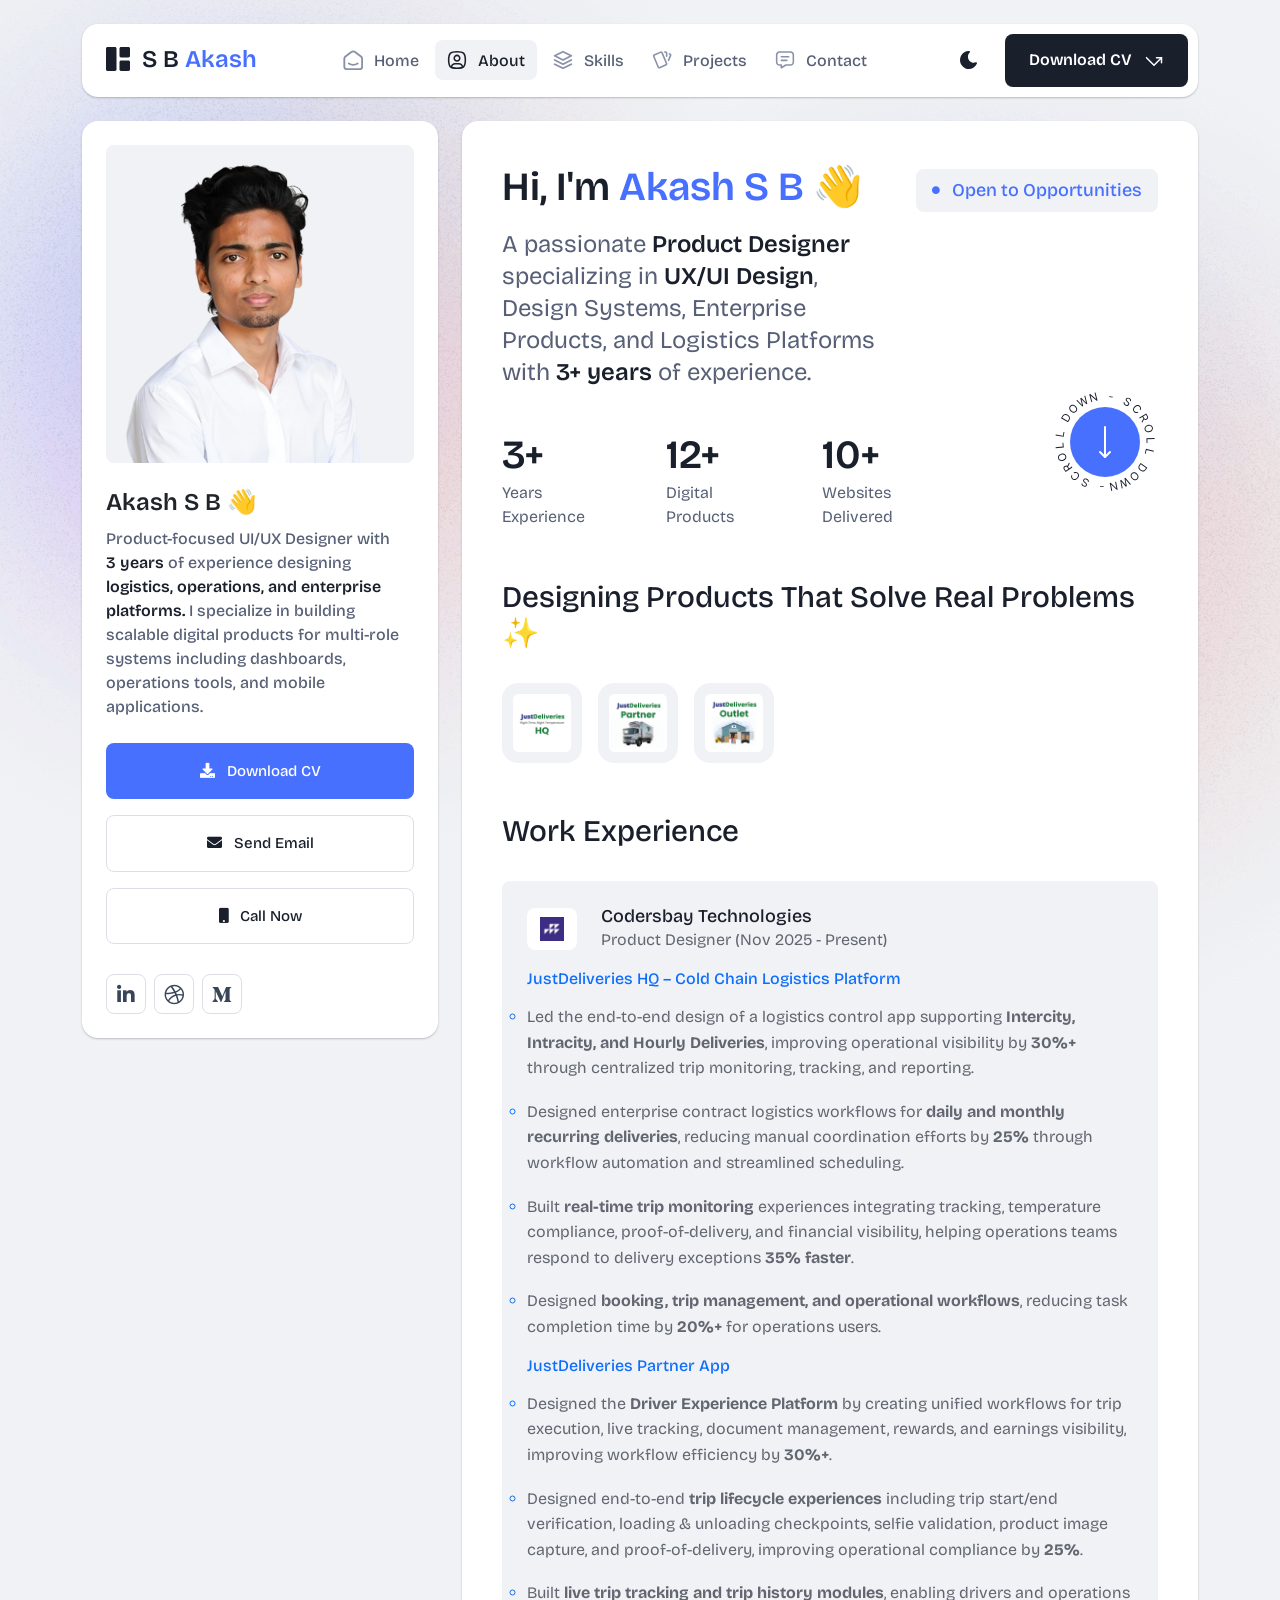
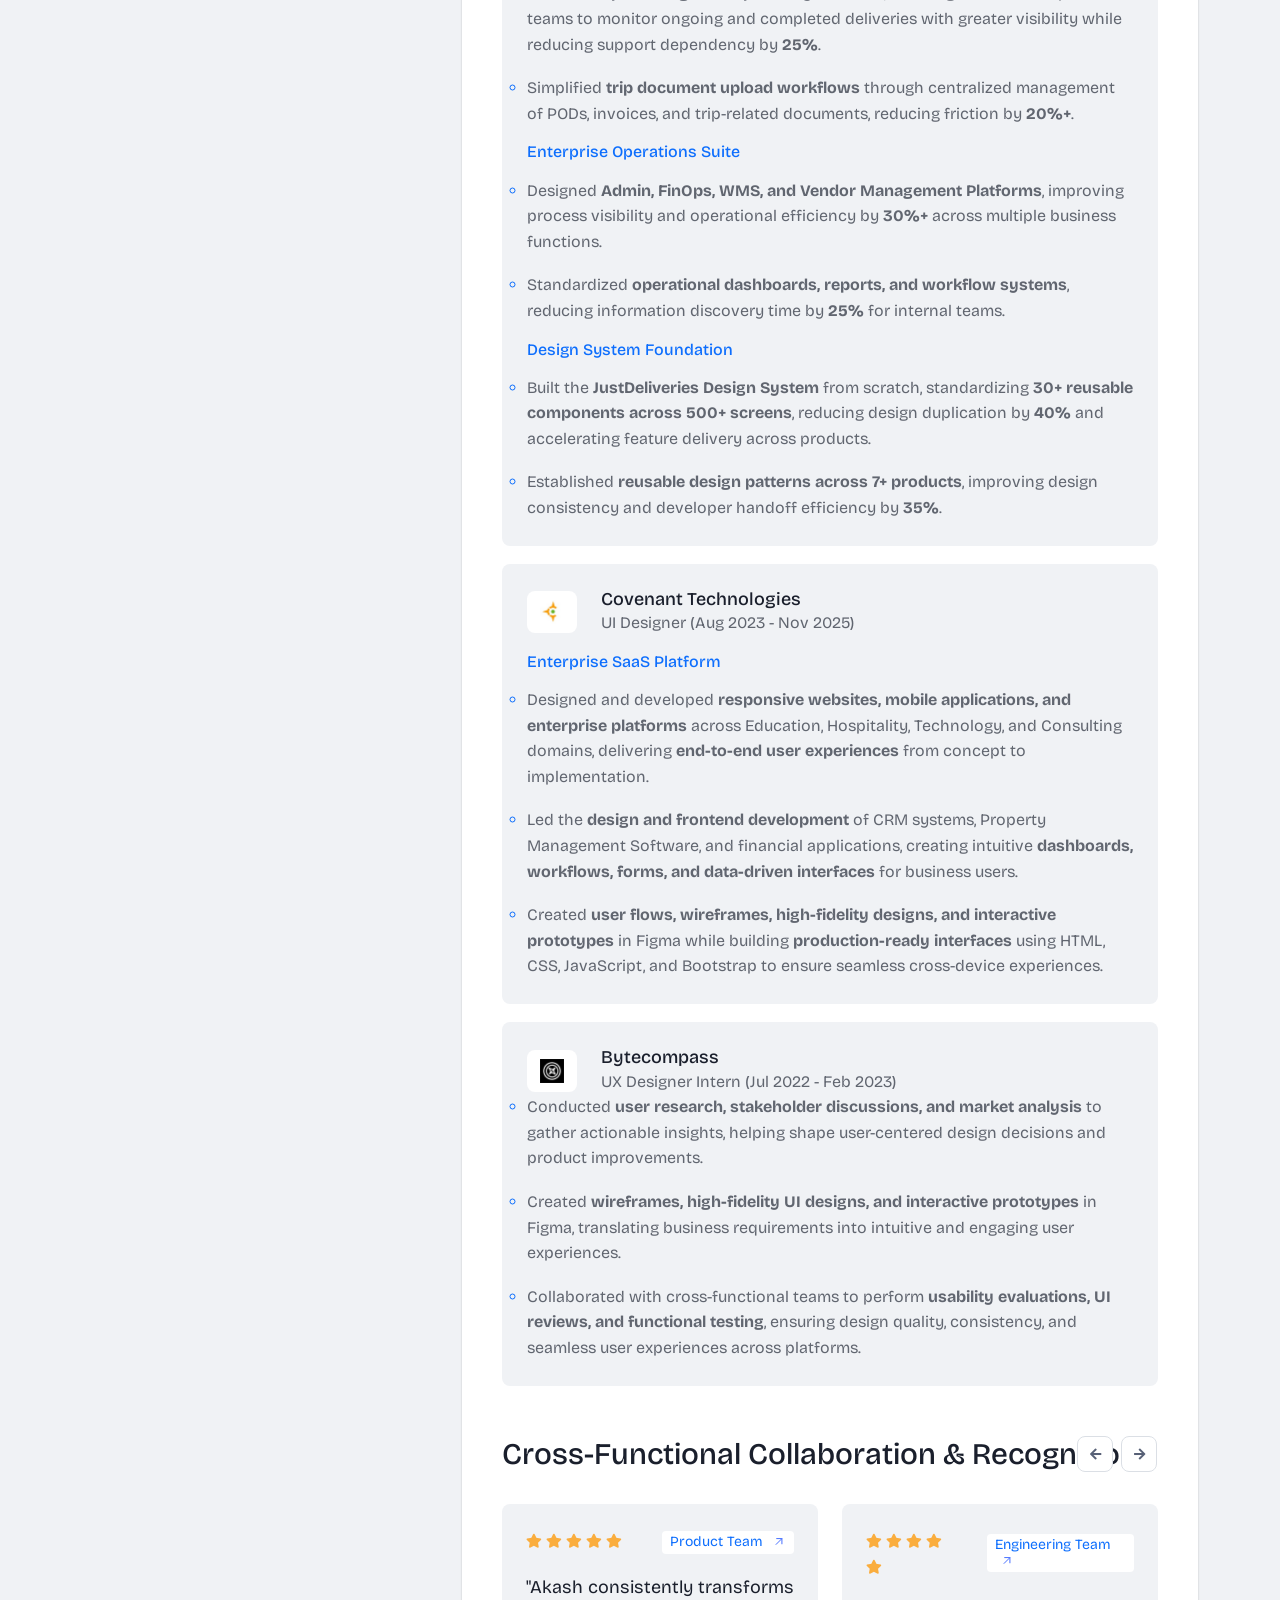
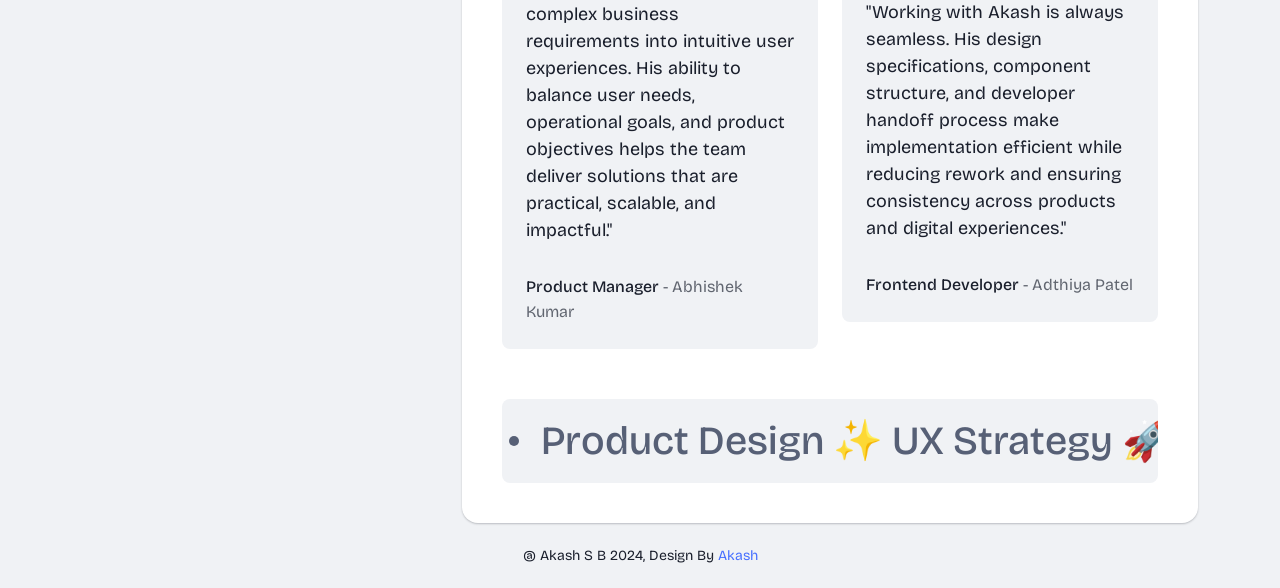
==== commit 4b2172e9: "Add files via upload" ====
--- a/about.html
+++ b/about.html
@@ -1,829 +1,829 @@
-<!DOCTYPE html>
-<html lang="en">
-
-
-<head>
-  <meta charset="UTF-8">
-  <meta http-equiv="X-UA-Compatible" content="IE=edge">
-  <title>Akash S B - Product Designer</title>
-  <meta name="description" content="Akash Personal Portfolio">
-  <meta name="viewport" content="width=device-width, initial-scale=1">
-
-  <link rel="shortcut icon" type="image/x-icon" href="assets/img/favicon.svg">
-
-
-  <!-- CSS here -->
-  <link rel="stylesheet" href="assets/css/bootstrap.min.css">
-  <link rel="stylesheet" href="assets/fontawsome/css/all.min.css">
-  <link rel="stylesheet" href="assets/fontawsome/css/fontawesome.min.css">
-  <link rel="stylesheet" href="assets/css/slick.css">
-  <link rel="stylesheet" href="assets/css/magnific-popup.css">
-  <link rel="stylesheet" href="assets/css/style.css">
-  <link rel="stylesheet" href="assets/css/responsive.css">
-</head>
-
-<body>
-  <div id="page-content">
-    <!-- header part start -->
-    <header class="header-area">
-      <nav class="navbar">
-        <div class="container">
-          <div class="menu-container">
-            <div class="logo">
-              <a class="navbar-brand me-0" href="index.html">
-                <svg width="24" height="24" viewBox="0 0 24 24" fill="none" xmlns="http://www.w3.org/2000/svg">
-                  <path
-                    d="M0 1.5C0 1.10218 0.158035 0.720644 0.43934 0.43934C0.720644 0.158035 1.10218 0 1.5 0L9 0C9.39782 0 9.77936 0.158035 10.0607 0.43934C10.342 0.720644 10.5 1.10218 10.5 1.5V22.5C10.5 22.8978 10.342 23.2794 10.0607 23.5607C9.77936 23.842 9.39782 24 9 24H1.5C1.10218 24 0.720644 23.842 0.43934 23.5607C0.158035 23.2794 0 22.8978 0 22.5V1.5ZM13.5 1.5C13.5 1.10218 13.658 0.720644 13.9393 0.43934C14.2206 0.158035 14.6022 0 15 0L22.5 0C22.8978 0 23.2794 0.158035 23.5607 0.43934C23.842 0.720644 24 1.10218 24 1.5V9C24 9.39782 23.842 9.77936 23.5607 10.0607C23.2794 10.342 22.8978 10.5 22.5 10.5H15C14.6022 10.5 14.2206 10.342 13.9393 10.0607C13.658 9.77936 13.5 9.39782 13.5 9V1.5ZM13.5 15C13.5 14.6022 13.658 14.2206 13.9393 13.9393C14.2206 13.658 14.6022 13.5 15 13.5H22.5C22.8978 13.5 23.2794 13.658 23.5607 13.9393C23.842 14.2206 24 14.6022 24 15V22.5C24 22.8978 23.842 23.2794 23.5607 23.5607C23.2794 23.842 22.8978 24 22.5 24H15C14.6022 24 14.2206 23.842 13.9393 23.5607C13.658 23.2794 13.5 22.8978 13.5 22.5V15Z"
-                    class="logo-icon" />
-                </svg>
-                <span>S B <span class="primary"> Akash</span></span>
-              </a>
-            </div>
-            <div class="navbar-main d-flex flex-grow-1">
-              <div class="logo inner-logo d-block d-xl-none">
-                <a class="navbar-brand me-0" href="index.html">
-                  <svg width="24" height="24" viewBox="0 0 24 24" fill="none" xmlns="http://www.w3.org/2000/svg">
-                    <path
-                      d="M0 1.5C0 1.10218 0.158035 0.720644 0.43934 0.43934C0.720644 0.158035 1.10218 0 1.5 0L9 0C9.39782 0 9.77936 0.158035 10.0607 0.43934C10.342 0.720644 10.5 1.10218 10.5 1.5V22.5C10.5 22.8978 10.342 23.2794 10.0607 23.5607C9.77936 23.842 9.39782 24 9 24H1.5C1.10218 24 0.720644 23.842 0.43934 23.5607C0.158035 23.2794 0 22.8978 0 22.5V1.5ZM13.5 1.5C13.5 1.10218 13.658 0.720644 13.9393 0.43934C14.2206 0.158035 14.6022 0 15 0L22.5 0C22.8978 0 23.2794 0.158035 23.5607 0.43934C23.842 0.720644 24 1.10218 24 1.5V9C24 9.39782 23.842 9.77936 23.5607 10.0607C23.2794 10.342 22.8978 10.5 22.5 10.5H15C14.6022 10.5 14.2206 10.342 13.9393 10.0607C13.658 9.77936 13.5 9.39782 13.5 9V1.5ZM13.5 15C13.5 14.6022 13.658 14.2206 13.9393 13.9393C14.2206 13.658 14.6022 13.5 15 13.5H22.5C22.8978 13.5 23.2794 13.658 23.5607 13.9393C23.842 14.2206 24 14.6022 24 15V22.5C24 22.8978 23.842 23.2794 23.5607 23.5607C23.2794 23.842 22.8978 24 22.5 24H15C14.6022 24 14.2206 23.842 13.9393 23.5607C13.658 23.2794 13.5 22.8978 13.5 22.5V15Z"
-                      class="logo-icon" />
-                  </svg>
-                  <span>S B <span class="primary"> Akash</span></span>
-                </a>
-              </div>
-              <ul class="navbar-info mx-auto">
-                <li class="nav-item">
-                  <a class="nav-link " aria-current="page" href="index.html">
-                    <svg class="nav-icon" viewBox="0 0 15 15" fill="none" xmlns="http://www.w3.org/2000/svg">
-                      <path
-                        d="M13.475 4.92481L9.03083 1.46814C8.64082 1.16473 8.1608 1 7.66667 1C7.17254 1 6.69251 1.16473 6.3025 1.46814L1.8575 4.92481C1.59037 5.13254 1.37424 5.39858 1.22563 5.7026C1.07701 6.00662 0.99984 6.34058 1 6.67897V12.679C1 13.121 1.17559 13.5449 1.48816 13.8575C1.80072 14.17 2.22464 14.3456 2.66667 14.3456H12.6667C13.1087 14.3456 13.5326 14.17 13.8452 13.8575C14.1577 13.5449 14.3333 13.121 14.3333 12.679V6.67897C14.3333 5.99314 14.0167 5.34564 13.475 4.92481Z"
-                        stroke-width="1.4" stroke-linecap="round" stroke-linejoin="round" />
-                      <path d="M10.9753 10.1665C9.13359 11.2773 6.14859 11.2773 4.30859 10.1665" stroke-width="1.4"
-                        stroke-linecap="round" stroke-linejoin="round" />
-                    </svg>
-                    <span>Home</span>
-                  </a>
-                </li>
-                <li class="nav-item">
-                  <a class="nav-link active" href="about.html">
-                    <svg class="nav-icon" viewBox="0 0 18 18" fill="none" xmlns="http://www.w3.org/2000/svg">
-                      <path
-                        d="M9 9.8335C9.66304 9.8335 10.2989 9.5701 10.7678 9.10126C11.2366 8.63242 11.5 7.99654 11.5 7.3335C11.5 6.67045 11.2366 6.03457 10.7678 5.56573C10.2989 5.09689 9.66304 4.8335 9 4.8335C8.33696 4.8335 7.70107 5.09689 7.23223 5.56573C6.76339 6.03457 6.5 6.67045 6.5 7.3335C6.5 7.99654 6.76339 8.63242 7.23223 9.10126C7.70107 9.5701 8.33696 9.8335 9 9.8335Z"
-                        stroke-width="1.4" stroke-linecap="round" stroke-linejoin="round" />
-                      <path
-                        d="M9 1.5C15 1.5 16.5 3 16.5 9C16.5 15 15 16.5 9 16.5C3 16.5 1.5 15 1.5 9C1.5 3 3 1.5 9 1.5Z"
-                        stroke-width="1.4" stroke-linecap="round" stroke-linejoin="round" />
-                      <path
-                        d="M4 15.7085V15.6668C4 14.7828 4.35119 13.9349 4.97631 13.3098C5.60143 12.6847 6.44928 12.3335 7.33333 12.3335H10.6667C11.5507 12.3335 12.3986 12.6847 13.0237 13.3098C13.6488 13.9349 14 14.7828 14 15.6668V15.7085"
-                        stroke-width="1.4" stroke-linecap="round" stroke-linejoin="round" />
-                    </svg>
-                    About
-                  </a>
-                </li>
-                <li class="nav-item">
-                  <a class="nav-link" href="skills.html">
-                    <svg class="nav-icon" viewBox="0 0 16 16" fill="none" xmlns="http://www.w3.org/2000/svg">
-                      <path d="M7.99967 1.3335L1.33301 4.66683L7.99967 8.00016L14.6663 4.66683L7.99967 1.3335Z"
-                        stroke-width="1.4" stroke-linecap="round" stroke-linejoin="round" />
-                      <path d="M1.33301 8L7.99967 11.3333L14.6663 8" stroke-width="1.4" stroke-linecap="round"
-                        stroke-linejoin="round" />
-                      <path d="M1.33301 11.3335L7.99967 14.6668L14.6663 11.3335" stroke-width="1.4"
-                        stroke-linecap="round" stroke-linejoin="round" />
-                    </svg>
-                    Skills
-                  </a>
-                </li>
-                <li class="nav-item">
-                  <a class="nav-link" href="portfolio.html">
-                    <svg class="nav-icon" viewBox="0 0 18 17" fill="none" xmlns="http://www.w3.org/2000/svg">
-                      <path
-                        d="M2.00326 3.99733L7.95159 1.40649C8.04974 1.36442 8.15533 1.34243 8.26212 1.34181C8.3689 1.34119 8.47473 1.36196 8.57337 1.40289C8.67201 1.44382 8.76145 1.50408 8.83642 1.58013C8.9114 1.65617 8.97039 1.74646 9.00992 1.84566L13.1133 11.764C13.1985 11.9651 13.2014 12.1917 13.1213 12.3949C13.0412 12.5982 12.8845 12.7618 12.6849 12.8507L6.73742 15.4415C6.63922 15.4837 6.53356 15.5058 6.42668 15.5065C6.3198 15.5072 6.21387 15.4864 6.11514 15.4455C6.0164 15.4046 5.92688 15.3442 5.85184 15.2681C5.7768 15.192 5.71778 15.1016 5.67826 15.0023L1.57492 5.08316C1.48963 4.88204 1.48673 4.65546 1.56684 4.45222C1.64696 4.24898 1.80367 4.08616 2.00326 3.99733Z"
-                        stroke-width="1.4" stroke-linecap="round" stroke-linejoin="round" />
-                      <path
-                        d="M11.5 1.3335H12.3333C12.5543 1.3335 12.7663 1.42129 12.9226 1.57757C13.0789 1.73385 13.1667 1.94582 13.1667 2.16683V5.0835"
-                        stroke-width="1.4" stroke-linecap="round" stroke-linejoin="round" />
-                      <path
-                        d="M15.6663 3C15.8863 3.09333 16.0997 3.18083 16.3063 3.2625C16.5098 3.34882 16.6706 3.51241 16.7534 3.71729C16.8362 3.92217 16.8343 4.15155 16.748 4.355L14.833 8.83334"
-                        stroke-width="1.4" stroke-linecap="round" stroke-linejoin="round" />
-                    </svg>
-                    Projects
-                  </a>
-                </li>
-                <!-- <li class="nav-item">
-                  <a class="nav-link" href="blog.html">
-                    <svg class="nav-icon" viewBox="0 0 17 16" fill="none" xmlns="http://www.w3.org/2000/svg">
-                      <path
-                        d="M12.1663 6.16676L13.4163 4.91676C13.6352 4.69789 13.8088 4.43805 13.9273 4.15208C14.0457 3.86612 14.1067 3.55962 14.1067 3.25009C14.1067 2.94056 14.0457 2.63406 13.9273 2.3481C13.8088 2.06213 13.6352 1.80229 13.4163 1.58342C13.1975 1.36455 12.9376 1.19094 12.6517 1.07248C12.3657 0.954033 12.0592 0.893066 11.7497 0.893066C11.4401 0.893066 11.1336 0.954033 10.8477 1.07248C10.5617 1.19094 10.3019 1.36455 10.083 1.58342L1.33301 10.3334V13.6668H4.66634L6.33301 12.0001"
-                        stroke-width="1.4" stroke-linecap="round" stroke-linejoin="round" />
-                      <path
-                        d="M13.0004 15.3335L15.7921 12.5968C15.9633 12.4307 16.0995 12.232 16.1926 12.0124C16.2857 11.7927 16.3339 11.5567 16.3343 11.3181C16.3347 11.0796 16.2873 10.8434 16.1948 10.6235C16.1024 10.4035 15.9669 10.2044 15.7963 10.0377C15.448 9.69712 14.9806 9.50602 14.4935 9.50509C14.0065 9.50415 13.5383 9.69346 13.1888 10.0327L13.0021 10.216L12.8163 10.0327C12.4681 9.69237 12.0008 9.50143 11.5139 9.50049C11.0271 9.49956 10.5591 9.68871 10.2096 10.0277C10.0383 10.1937 9.9021 10.3924 9.80891 10.612C9.71572 10.8316 9.66746 11.0677 9.667 11.3062C9.66653 11.5447 9.71386 11.781 9.80619 12.0009C9.89853 12.2209 10.034 12.4201 10.2046 12.5868L13.0004 15.3335Z"
-                        stroke-width="1.4" stroke-linecap="round" stroke-linejoin="round" />
-                    </svg>
-                    Blog
-                  </a>
-                </li> -->
-                <li class="nav-item">
-                  <a class="nav-link" href="contact.html">
-                    <svg class="nav-icon" viewBox="0 0 18 17" fill="none" xmlns="http://www.w3.org/2000/svg">
-                      <path d="M5.66699 5.5H12.3337" stroke-width="1.4" stroke-linecap="round"
-                        stroke-linejoin="round" />
-                      <path d="M5.66699 8.8335H10.667" stroke-width="1.4" stroke-linecap="round"
-                        stroke-linejoin="round" />
-                      <path
-                        d="M14 1.3335C14.663 1.3335 15.2989 1.59689 15.7678 2.06573C16.2366 2.53457 16.5 3.17045 16.5 3.8335V10.5002C16.5 11.1632 16.2366 11.7991 15.7678 12.2679C15.2989 12.7368 14.663 13.0002 14 13.0002H9.83333L5.66667 15.5002V13.0002H4C3.33696 13.0002 2.70107 12.7368 2.23223 12.2679C1.76339 11.7991 1.5 11.1632 1.5 10.5002V3.8335C1.5 3.17045 1.76339 2.53457 2.23223 2.06573C2.70107 1.59689 3.33696 1.3335 4 1.3335H14Z"
-                        stroke-width="1.4" stroke-linecap="round" stroke-linejoin="round" />
-                    </svg>
-                    Contact
-                  </a>
-                </li>
-              </ul>
-              <div class="header-right-info d-flex align-items-center">
-                <button class="theme-control-btn">
-                  <span class="dark">
-                    <svg width="24" height="24" viewBox="0 0 24 24" fill="none" xmlns="http://www.w3.org/2000/svg">
-                      <path
-                        d="M11.8005 3C10.207 3.0003 8.64356 3.44286 7.27683 4.28049C5.91011 5.11811 4.79139 6.31937 4.04002 7.75612C3.28865 9.19288 2.93281 10.8112 3.01046 12.4386C3.08811 14.0659 3.59633 15.6411 4.48091 16.9963C5.3655 18.3514 6.59326 19.4356 8.03324 20.1333C9.47322 20.8309 11.0714 21.1157 12.6573 20.9574C14.2432 20.7991 15.7573 20.2036 17.0381 19.2344C18.319 18.2652 19.3185 16.9587 19.9301 15.4542C20.2302 14.7162 19.5111 13.9746 18.7875 14.2752C17.5475 14.7888 16.1706 14.8418 14.8963 14.425C13.622 14.0082 12.5308 13.1479 11.8126 11.9937C11.0943 10.8396 10.7943 9.4645 10.9648 8.10764C11.1353 6.75077 11.7655 5.49792 12.7458 4.5669L12.8136 4.4949C13.2986 3.9279 12.913 3.0072 12.1464 3.0072H11.9122L11.8524 3.0018L11.7996 3H11.8005Z"
-                        fill="#1A1F2C" />
-                    </svg>
-                    <small class="theme-text d-block d-xl-none">Change appearance</small>
-                  </span>
-                  <span class="light">
-                    <svg width="24" height="24" viewBox="0 0 24 24" fill="none" xmlns="http://www.w3.org/2000/svg">
-                      <path
-                        d="M12 19C12.2449 19 12.4813 19.09 12.6644 19.2527C12.8474 19.4155 12.9643 19.6397 12.993 19.883L13 20V21C12.9997 21.2549 12.9021 21.5 12.7272 21.6854C12.5522 21.8707 12.313 21.9822 12.0586 21.9972C11.8042 22.0121 11.5536 21.9293 11.3582 21.7657C11.1627 21.6021 11.0371 21.3701 11.007 21.117L11 21V20C11 19.7348 11.1054 19.4804 11.2929 19.2929C11.4804 19.1054 11.7348 19 12 19Z"
-                        fill="#FD7E41" />
-                      <path
-                        d="M18.3127 16.9099L18.4067 16.9929L19.1067 17.6929C19.2861 17.8729 19.3902 18.1144 19.398 18.3683C19.4057 18.6223 19.3165 18.8697 19.1485 19.0602C18.9804 19.2508 18.7462 19.3702 18.4933 19.3943C18.2403 19.4184 17.9877 19.3454 17.7867 19.1899L17.6927 19.1069L16.9927 18.4069C16.8202 18.2347 16.7165 18.0053 16.7012 17.7619C16.6859 17.5186 16.76 17.278 16.9097 17.0855C17.0593 16.893 17.2741 16.7618 17.5137 16.7166C17.7533 16.6713 18.0012 16.7152 18.2107 16.8399L18.3127 16.9099Z"
-                        fill="#FD7E41" />
-                      <path
-                        d="M7.00747 16.993C7.17965 17.1652 7.28308 17.3943 7.29836 17.6373C7.31364 17.8803 7.23972 18.1206 7.09047 18.313L7.00747 18.407L6.30747 19.107C6.12751 19.2863 5.88604 19.3905 5.63209 19.3982C5.37814 19.406 5.13076 19.3168 4.94019 19.1487C4.74963 18.9807 4.63017 18.7464 4.60607 18.4935C4.58198 18.2406 4.65506 17.988 4.81047 17.787L4.89347 17.693L5.59347 16.993C5.781 16.8055 6.03531 16.7002 6.30047 16.7002C6.56563 16.7002 6.81994 16.8055 7.00747 16.993Z"
-                        fill="#FD7E41" />
-                      <path
-                        d="M3.99987 11C4.25475 11.0003 4.4999 11.0979 4.68524 11.2728C4.87057 11.4478 4.9821 11.687 4.99704 11.9414C5.01198 12.1958 4.92919 12.4464 4.7656 12.6418C4.60201 12.8373 4.36996 12.9629 4.11687 12.993L3.99987 13H2.99987C2.74499 12.9997 2.49984 12.9021 2.3145 12.7272C2.12916 12.5522 2.01763 12.313 2.0027 12.0586C1.98776 11.8042 2.07054 11.5536 2.23413 11.3582C2.39772 11.1627 2.62977 11.0371 2.88287 11.007L2.99987 11H3.99987Z"
-                        fill="#FD7E41" />
-                      <path
-                        d="M20.9999 11C21.2547 11.0003 21.4999 11.0979 21.6852 11.2728C21.8706 11.4478 21.9821 11.687 21.997 11.9414C22.012 12.1958 21.9292 12.4464 21.7656 12.6418C21.602 12.8373 21.37 12.9629 21.1169 12.993L20.9999 13H19.9999C19.745 12.9997 19.4998 12.9021 19.3145 12.7272C19.1292 12.5522 19.0176 12.313 19.0027 12.0586C18.9878 11.8042 19.0705 11.5536 19.2341 11.3582C19.3977 11.1627 19.6298 11.0371 19.8829 11.007L19.9999 11H20.9999Z"
-                        fill="#FD7E41" />
-                      <path
-                        d="M6.21264 4.80985L6.30664 4.89285L7.00664 5.59285C7.18599 5.77281 7.29011 6.01429 7.29787 6.26824C7.30562 6.52219 7.21642 6.76957 7.04839 6.96013C6.88036 7.1507 6.64609 7.27016 6.39316 7.29425C6.14024 7.31834 5.88763 7.24526 5.68664 7.08985L5.59264 7.00685L4.89264 6.30685C4.72073 6.13453 4.61757 5.90543 4.6025 5.66248C4.58744 5.41954 4.6615 5.17945 4.8108 4.98721C4.9601 4.79497 5.1744 4.66378 5.41351 4.61824C5.65262 4.57271 5.90013 4.61594 6.10964 4.73985L6.21264 4.80985Z"
-                        fill="#FD7E41" />
-                      <path
-                        d="M19.1071 4.89288C19.2793 5.06508 19.3827 5.29418 19.398 5.5372C19.4132 5.78023 19.3393 6.02048 19.1901 6.21288L19.1071 6.30688L18.4071 7.00688C18.2271 7.18623 17.9856 7.29036 17.7317 7.29811C17.4777 7.30587 17.2304 7.21667 17.0398 7.04864C16.8492 6.8806 16.7298 6.64633 16.7057 6.39341C16.6816 6.14049 16.7547 5.88788 16.9101 5.68688L16.9931 5.59288L17.6931 4.89288C17.8806 4.70541 18.1349 4.6001 18.4001 4.6001C18.6652 4.6001 18.9196 4.70541 19.1071 4.89288Z"
-                        fill="#FD7E41" />
-                      <path
-                        d="M12 2C12.2449 2.00003 12.4813 2.08996 12.6644 2.25272C12.8474 2.41547 12.9643 2.63975 12.993 2.883L13 3V4C12.9997 4.25488 12.9021 4.50003 12.7272 4.68537C12.5522 4.8707 12.313 4.98223 12.0586 4.99717C11.8042 5.01211 11.5536 4.92933 11.3582 4.76573C11.1627 4.60214 11.0371 4.3701 11.007 4.117L11 4V3C11 2.73478 11.1054 2.48043 11.2929 2.29289C11.4804 2.10536 11.7348 2 12 2Z"
-                        fill="#FD7E41" />
-                      <path
-                        d="M12 7C12.9797 6.99994 13.9378 7.28769 14.7553 7.8275C15.5729 8.36731 16.2138 9.1354 16.5986 10.0364C16.9833 10.9373 17.0949 11.9315 16.9195 12.8953C16.7441 13.8592 16.2893 14.7502 15.6118 15.4579C14.9343 16.1655 14.0638 16.6585 13.1085 16.8756C12.1532 17.0928 11.1552 17.0245 10.2383 16.6793C9.3215 16.334 8.52629 15.7271 7.95146 14.9338C7.37663 14.1405 7.04752 13.1958 7.005 12.217L7 12L7.005 11.783C7.06092 10.4958 7.61161 9.27978 8.54222 8.38866C9.47284 7.49754 10.7115 7.00007 12 7Z"
-                        fill="#FD7E41" />
-                    </svg>
-                    <small class="theme-text d-block d-xl-none">Change appearance</small>
-                  </span>
-                </button>
-                <a href="assets/img/images/Akash S B.pdf" download="" class="lets-talk-btn">
-                  Download CV
-                  <svg class="icon" width="20" height="20" viewBox="0 0 20 20" fill="none"
-                    xmlns="http://www.w3.org/2000/svg">
-                    <path d="M17.5 11.6665V6.6665H12.5" stroke="white" stroke-width="1.5" stroke-linecap="round"
-                      stroke-linejoin="round" />
-                    <path d="M17.5 6.6665L10 14.1665L2.5 6.6665" stroke="white" stroke-width="1.5"
-                      stroke-linecap="round" stroke-linejoin="round" />
-                  </svg>
-                </a>
-              </div>
-            </div>
-            <div class="mobile-menu-overlay d-block d-lg-none"></div>
-            <div class="mobile-menu-control-bar d-block d-xl-none">
-              <button class="mobile-menu-control-bar">
-                <i class="fas fa-bars"></i>
-              </button>
-            </div>
-          </div>
-        </div>
-      </nav>
-    </header>
-    <!-- header part end -->
-
-    <!-- main area part start -->
-    <main>
-
-      <section class="content-box-area mt-4">
-        <div class="container">
-          <div class="row g-4">
-            <div class="col-xl-4">
-              <div class="card profile-card">
-                <div class="card-body">
-                  <div class="image text-center">
-                    <img src="assets/img/images/profile.png" class="img-fluid" alt="profile">
-                  </div>
-                  <div class="text">
-                    <h3 class="card-title">Akash S B 👋</h3>
-                    <p>
-                      Product-focused UI/UX Designer with <span>3 years </span> of experience designing
-                      <span style="display: inline;">logistics, operations, and enterprise platforms.</span>
-
-                      I specialize in building scalable digital
-                      products for multi-role systems including dashboards, operations tools, and mobile
-                      applications.
-                    </p>
-                    <div class="common-button-groups">
-                      <a class="btn btn-call" href="assets/img/images/Akash S B.pdf" download
-                        style="width: 100%;">
-                        <i class="fas fa-download icon"></i>
-                        Download CV
-                      </a>
-                      <a class="btn btn-copy mt-3" href="mailto:akashgvp@gmail.com" style="width: 100%;"> 
-                        <i class="fas fa-envelope icon"></i>
-                        Send Email
-                      </a>
-                      <a class="btn btn-copy mt-3" href="tel:+917092570915" style="width: 100%;">
-                        <i class="fas fa-mobile icon"></i>
-                        Call Now
-                      </a>
-                    </div>
-                    <div class="social-media-icon">
-                      <ul class="list-unstyled">
-                        <li>
-                          <a href="https://www.linkedin.com/in/akash-sb-7623b2216" target="_blank">
-                            <i class="fab fa-linkedin-in"></i>
-                          </a>
-                        </li>
-                        <li>
-                          <a href="https://dribbble.com/Akashgvp" target="_blank">
-                            <i class="fab fa-dribbble"></i>
-                          </a>
-                        </li>
-                        <li>
-                          <a href="https://medium.com/@akash_1426" target="_blank">
-                            <i class="fab fa-medium-m"></i>
-                          </a>
-                        </li>
-                      </ul>
-                    </div>
-                  </div>
-                </div>
-              </div>
-            </div>
-            <div class="col-xl-8">
-              <div class="card content-box-card">
-                <div class="card-body">
-                  <div class="top-info">
-                    <div class="text">
-                      <h1 class="main-title">Hi, I'm <span>Akash S B</span> 👋</h1>
-                      <p>
-                        A passionate <b>Product Designer</b> specializing in <b>UX/UI Design</b>, Design Systems,
-                        Enterprise Products, and Logistics Platforms with <b>3+ years</b> of experience.
-                      </p>
-                    </div>
-                    <div class="available-btn">
-                      <span><i class="fas fa-circle"></i> Open to Opportunities</span>
-                    </div>
-                  </div>
-                  <div class="counter-area">
-                    <div class="counter">
-
-                      <div class="counter-item">
-                        <h3 class="number">3+</h3>
-                        <p class="subtitle">Years Experience</p>
-                      </div>
-
-                      <div class="counter-item">
-                        <h3 class="number">12+</h3>
-                        <p class="subtitle">Digital Products</p>
-                      </div>
-
-                      <div class="counter-item">
-                        <h3 class="number">10+</h3>
-                        <p class="subtitle">Websites Delivered</p>
-                      </div>
-
-                    </div>
-                    <div class="circle-area">
-                      <div class="circle-text">
-                        <img class="circle-image" src="assets/img/about-us/circle-text.svg" alt="circle-text">
-                        <img class="circle-image circle-image-light d-none"
-                          src="assets/img/about-us/circle-text-light.svg" alt="circle-text">
-                        <span class="arrow-down">
-                          <svg width="40" height="40" viewBox="0 0 40 40" fill="none"
-                            xmlns="http://www.w3.org/2000/svg">
-                            <path d="M20 5V35" stroke="white" stroke-width="2" stroke-linecap="round"
-                              stroke-linejoin="round" />
-                            <path d="M15 30L20 35L25 30" stroke="white" stroke-width="2" stroke-linecap="round"
-                              stroke-linejoin="round" />
-                          </svg>
-                        </span>
-                      </div>
-                    </div>
-                  </div>
-                  <div class="working-with-area">
-                    <h2 class="main-common-title">Designing Products That Solve Real Problems ✨</h2>
-                    <div class="working-with-main">
-
-                      <div class="items">
-                        <a href="https://play.google.com/store/apps/details?id=com.just.delivery.just_delivery&pcampaignid=web_share"
-                          target="_blank">
-                          <img src="assets/img/images/hq.png" alt="JustDeliveries HQ">
-                        </a>
-                      </div>
-
-                      <div class="items">
-                        <a href="https://play.google.com/store/apps/details?id=com.just.delivery.driver_app&pcampaignid=web_share"
-                          target="_blank">
-                          <img src="assets/img/images/parter.png" alt="JustDeliveries Partner">
-                        </a>
-                      </div>
-
-                      <div class="items">
-                        <a href="https://play.google.com/store/apps/details?id=com.just.delivery.outlet_app&pcampaignid=web_share"
-                          target="_blank">
-                          <img src="assets/img/images/outlet.png" alt="JustDeliveries Outlet">
-                        </a>
-                      </div>
-
-                    </div>
-                  </div>
-
-
-                  <div class="awards-recognitions">
-                    <h2 class="main-common-title">Work Experience
-                    </h2>
-                    <div class="awards-recognitions-main">
-                      <ul class="list-unstyled">
-                        <li>
-                          <a href="#" class="d-block w-100">
-                            <div class="awards-item">
-                              <div class="award-name">
-                                <div class="icon">
-                                  <img src="assets/img/images/cbt.jpg" alt="adobe">
-                                </div>
-                                <div class="text">
-                                  <h4 class="title">Codersbay Technologies</h4>
-                                  <p class="year">Product Designer (Nov 2025 - Present)</p>
-                                </div>
-                              </div>
-                              <div class="experience-section">
-
-                                <h6 class="mt-3 mb-3">JustDeliveries HQ – Cold Chain Logistics Platform</h6>
-                                <ul>
-                                  <li>
-                                    <p>Led the end-to-end design of a logistics control app supporting
-                                      <strong>Intercity, Intracity, and Hourly Deliveries</strong>, improving
-                                      operational visibility by <strong>30%+</strong> through centralized trip
-                                      monitoring, tracking, and reporting.
-                                    </p>
-                                  </li>
-                                  <li>
-                                    <p>Designed enterprise contract logistics workflows for <strong>daily and monthly
-                                        recurring deliveries</strong>, reducing manual coordination efforts by
-                                      <strong>25%</strong> through workflow automation and streamlined scheduling.
-                                    </p>
-                                  </li>
-                                  <li>
-                                    <p>Built <strong>real-time trip monitoring</strong> experiences integrating
-                                      tracking, temperature compliance, proof-of-delivery, and financial visibility,
-                                      helping operations teams respond to delivery exceptions <strong>35%
-                                        faster</strong>.</p>
-                                  </li>
-                                  <li>
-                                    <p>Designed <strong>booking, trip management, and operational workflows</strong>,
-                                      reducing task completion time by <strong>20%+</strong> for operations users.</p>
-                                  </li>
-                                </ul>
-
-                                <h6 class="mt-3 mb-3">JustDeliveries Partner App</h6>
-                                <ul>
-                                  <li>
-                                    <p>Designed the <strong>Driver Experience Platform</strong> by creating unified
-                                      workflows for trip execution, live tracking, document management, rewards, and
-                                      earnings visibility, improving workflow efficiency by <strong>30%+</strong>.</p>
-                                  </li>
-                                  <li>
-                                    <p>Designed end-to-end <strong>trip lifecycle experiences</strong> including trip
-                                      start/end verification, loading & unloading checkpoints, selfie validation,
-                                      product image capture, and proof-of-delivery, improving operational compliance by
-                                      <strong>25%</strong>.
-                                    </p>
-                                  </li>
-                                  <li>
-                                    <p>Built <strong>live trip tracking and trip history modules</strong>, enabling
-                                      drivers and operations teams to monitor ongoing and completed deliveries with
-                                      greater visibility while reducing support dependency by <strong>25%</strong>.</p>
-                                  </li>
-                                  <li>
-                                    <p>Simplified <strong>trip document upload workflows</strong> through centralized
-                                      management of PODs, invoices, and trip-related documents, reducing friction by
-                                      <strong>20%+</strong>.
-                                    </p>
-                                  </li>
-                                </ul>
-
-                                <h6 class="mt-3 mb-3">Enterprise Operations Suite</h6>
-                                <ul>
-                                  <li>
-                                    <p>Designed <strong>Admin, FinOps, WMS, and Vendor Management Platforms</strong>,
-                                      improving process visibility and operational efficiency by <strong>30%+</strong>
-                                      across multiple business functions.</p>
-                                  </li>
-                                  <li>
-                                    <p>Standardized <strong>operational dashboards, reports, and workflow
-                                        systems</strong>, reducing information discovery time by <strong>25%</strong>
-                                      for internal teams.</p>
-                                  </li>
-                                </ul>
-
-                                <h6 class="mt-3 mb-3">Design System Foundation</h6>
-                                <ul>
-                                  <li>
-                                    <p>Built the <strong>JustDeliveries Design System</strong> from scratch,
-                                      standardizing <strong>30+ reusable components across 500+ screens</strong>,
-                                      reducing design duplication by <strong>40%</strong> and accelerating feature
-                                      delivery across products.</p>
-                                  </li>
-                                  <li>
-                                    <p>Established <strong>reusable design patterns across 7+ products</strong>,
-                                      improving design consistency and developer handoff efficiency by
-                                      <strong>35%</strong>.
-                                    </p>
-                                  </li>
-                                </ul>
-
-                              </div>
-
-
-                            </div>
-                          </a>
-                        </li>
-
-                        <li>
-                          <a href="#" class="d-block w-100">
-                            <div class="awards-item">
-                              <div class="award-name">
-                                <div class="icon">
-                                  <img src="assets/img/images/ct.jpg" alt="adobe">
-                                </div>
-                                <div class="text">
-                                  <h4 class="title">Covenant Technologies</h4>
-                                  <p class="year">UI Designer (Aug 2023 - Nov 2025)</p>
-                                </div>
-                              </div>
-                              <div class="experience-section">
-                                <h6 class="mt-3 mb-3">Enterprise SaaS Platform </h6>
-                                <ul>
-                                  <li>
-                                    <p>Designed and developed <strong>responsive websites, mobile applications, and
-                                        enterprise platforms</strong> across Education, Hospitality, Technology, and
-                                      Consulting domains, delivering <strong>end-to-end user experiences</strong> from
-                                      concept to implementation.</p>
-                                  </li>
-
-                                  <li>
-                                    <p>Led the <strong>design and frontend development</strong> of CRM systems, Property
-                                      Management Software, and financial applications, creating intuitive
-                                      <strong>dashboards, workflows, forms, and data-driven interfaces</strong> for
-                                      business users.
-                                    </p>
-                                  </li>
-
-                                  <li>
-                                    <p>Created <strong>user flows, wireframes, high-fidelity designs, and interactive
-                                        prototypes</strong> in Figma while building <strong>production-ready
-                                        interfaces</strong> using HTML, CSS, JavaScript, and Bootstrap to ensure
-                                      seamless cross-device experiences.</p>
-                                  </li>
-                                </ul>
-
-                              </div>
-
-
-                            </div>
-                          </a>
-                        </li>
-
-
-                        <li>
-                          <a href="#" class="d-block w-100">
-                            <div class="awards-item">
-                              <div class="award-name">
-                                <div class="icon">
-                                  <img src="assets/img/images/ct.jpg" alt="adobe">
-                                </div>
-                                <div class="text">
-                                  <h4 class="title">Bytecompass</h4>
-                                  <p class="year">UX Designer Intern (Jul 2022 - Feb 2023)</p>
-                                </div>
-                              </div>
-                              <div class="experience-section">
-                                <ul>
-                                  <li>
-                                    <p>Conducted <strong>user research, stakeholder discussions, and market
-                                        analysis</strong> to gather actionable insights, helping shape user-centered
-                                      design decisions and product improvements.</p>
-                                  </li>
-
-                                  <li>
-                                    <p>Created <strong>wireframes, high-fidelity UI designs, and interactive
-                                        prototypes</strong> in Figma, translating business requirements into intuitive
-                                      and engaging user experiences.</p>
-                                  </li>
-
-                                  <li>
-                                    <p>Collaborated with cross-functional teams to perform <strong>usability
-                                        evaluations, UI reviews, and functional testing</strong>, ensuring design
-                                      quality, consistency, and seamless user experiences across platforms.</p>
-                                  </li>
-                                </ul>
-
-                              </div>
-
-
-                            </div>
-                          </a>
-                        </li>
-
-                      </ul>
-                    </div>
-                  </div>
-
-
-                  <div class="client-feedback">
-                    <h2 class="main-common-title">Cross-Functional Collaboration & Recognition </h2>
-
-                    <div class="row client-feedback-slider">
-
-                      <!-- Product Manager -->
-                      <div class="col-lg-6">
-                        <div class="feedback-item">
-                          <div class="feedback-top-info">
-                            <div class="rating">
-                              <i class="fas fa-star"></i>
-                              <i class="fas fa-star"></i>
-                              <i class="fas fa-star"></i>
-                              <i class="fas fa-star"></i>
-                              <i class="fas fa-star"></i>
-                            </div>
-                            <div class="website">
-                              <a href="#">
-                                Product Team
-                                <svg class="arrow-up" width="14" height="15" viewBox="0 0 14 15" fill="none"
-                                  xmlns="http://www.w3.org/2000/svg">
-                                  <path d="M9.91634 4.5835L4.08301 10.4168" stroke-linecap="round"
-                                    stroke-linejoin="round" />
-                                  <path d="M4.66699 4.5835H9.91699V9.8335" stroke-linecap="round"
-                                    stroke-linejoin="round" />
-                                </svg>
-                              </a>
-                            </div>
-                          </div>
-
-                          <div class="details">
-                            <p>
-                              "Akash consistently transforms complex business requirements into intuitive user
-                              experiences. His ability to balance user needs, operational goals, and product objectives
-                              helps the team deliver solutions that are practical, scalable, and impactful."
-                            </p>
-                          </div>
-
-                          <div class="designation">
-                            <p><span>Product Manager</span> - Abhishek Kumar</p>
-                          </div>
-                        </div>
-                      </div>
-
-                      <!-- Frontend Developer -->
-                      <div class="col-lg-6">
-                        <div class="feedback-item">
-                          <div class="feedback-top-info">
-                            <div class="rating">
-                              <i class="fas fa-star"></i>
-                              <i class="fas fa-star"></i>
-                              <i class="fas fa-star"></i>
-                              <i class="fas fa-star"></i>
-                              <i class="fas fa-star"></i>
-                            </div>
-                            <div class="website">
-                              <a href="#">
-                                Engineering Team
-                                <svg class="arrow-up" width="14" height="15" viewBox="0 0 14 15" fill="none"
-                                  xmlns="http://www.w3.org/2000/svg">
-                                  <path d="M9.91634 4.5835L4.08301 10.4168" stroke-linecap="round"
-                                    stroke-linejoin="round" />
-                                  <path d="M4.66699 4.5835H9.91699V9.8335" stroke-linecap="round"
-                                    stroke-linejoin="round" />
-                                </svg>
-                              </a>
-                            </div>
-                          </div>
-
-                          <div class="details">
-                            <p>
-                              "Working with Akash is always seamless. His design specifications, component structure,
-                              and developer handoff process make implementation efficient while reducing rework and
-                              ensuring consistency across products and digital experiences."
-                            </p>
-                          </div>
-
-                          <div class="designation">
-                            <p><span>Frontend Developer</span> - Adthiya Patel</p>
-                          </div>
-                        </div>
-                      </div>
-
-                      <!-- Mobile Developer -->
-                      <div class="col-lg-6">
-                        <div class="feedback-item">
-                          <div class="feedback-top-info">
-                            <div class="rating">
-                              <i class="fas fa-star"></i>
-                              <i class="fas fa-star"></i>
-                              <i class="fas fa-star"></i>
-                              <i class="fas fa-star"></i>
-                              <i class="fas fa-star"></i>
-                            </div>
-                            <div class="website">
-                              <a href="#">
-                                Mobile Team
-                                <svg class="arrow-up" width="14" height="15" viewBox="0 0 14 15" fill="none"
-                                  xmlns="http://www.w3.org/2000/svg">
-                                  <path d="M9.91634 4.5835L4.08301 10.4168" stroke-linecap="round"
-                                    stroke-linejoin="round" />
-                                  <path d="M4.66699 4.5835H9.91699V9.8335" stroke-linecap="round"
-                                    stroke-linejoin="round" />
-                                </svg>
-                              </a>
-                            </div>
-                          </div>
-
-                          <div class="details">
-                            <p>
-                              "Akash pays close attention to interactions and platform-specific requirements. His
-                              designs are scalable, easy to implement, and thoughtfully crafted, helping us build
-                              reliable mobile experiences across both Android and iOS platforms."
-                            </p>
-                          </div>
-
-                          <div class="designation">
-                            <p><span>Mobile Developer</span> - Prakash Kumawat</p>
-                          </div>
-                        </div>
-                      </div>
-
-                      <!-- QA Team Lead -->
-                      <div class="col-lg-6">
-                        <div class="feedback-item">
-                          <div class="feedback-top-info">
-                            <div class="rating">
-                              <i class="fas fa-star"></i>
-                              <i class="fas fa-star"></i>
-                              <i class="fas fa-star"></i>
-                              <i class="fas fa-star"></i>
-                              <i class="fas fa-star"></i>
-                            </div>
-                            <div class="website">
-                              <a href="#">
-                                Quality Assurance
-                                <svg class="arrow-up" width="14" height="15" viewBox="0 0 14 15" fill="none"
-                                  xmlns="http://www.w3.org/2000/svg">
-                                  <path d="M9.91634 4.5835L4.08301 10.4168" stroke-linecap="round"
-                                    stroke-linejoin="round" />
-                                  <path d="M4.66699 4.5835H9.91699V9.8335" stroke-linecap="round"
-                                    stroke-linejoin="round" />
-                                </svg>
-                              </a>
-                            </div>
-                          </div>
-
-                          <div class="details">
-                            <p>
-                              "Akash actively collaborates throughout testing cycles and quickly addresses usability
-                              concerns. His attention to detail, responsiveness, and willingness to iterate help ensure
-                              smoother releases and a better overall user experience."
-                            </p>
-                          </div>
-
-                          <div class="designation">
-                            <p><span>QA Team</span> - Adarsh</p>
-                          </div>
-                        </div>
-                      </div>
-
-                    </div>
-                  </div>
-
-                  <!-- <div class="article-publications">
-                    <h2 class="main-common-title">Article and Publications</h2>
-                    <div class="article-publications-main">
-                      <div class="row article-publications-slider">
-                        <div class="col-lg-6">
-                          <div class="article-publications-item">
-                            <div class="image">
-                              <a href="article.html" class="d-block w-100">
-                                <img src="assets/img/blog/blog-img-1.jpg" alt="blog-img-1" class="img-fluid w-100">
-                              </a>
-                              <a href="article.html" class="tags">Development</a>
-                            </div>
-                            <div class="text">
-                              <a href="article.html" class="title">Want To Upgrade Your Brain? Stop Doing These 7
-                                Things</a>
-                              <ul class="list-unstyled">
-                                <li>15 min read</li>
-                                <li>Nov 6, 2023</li>
-                              </ul>
-                            </div>
-                          </div>
-                        </div>
-                        <div class="col-lg-6">
-                          <div class="article-publications-item">
-                            <div class="image">
-                              <a href="article.html" class="d-block w-100">
-                                <img src="assets/img/blog/blog-img-2.jpg" alt="blog-img-2" class="img-fluid w-100">
-                              </a>
-                              <a href="article.html" class="tags">Development</a>
-                            </div>
-                            <div class="text">
-                              <a href="article.html" class="title">Want To Upgrade Your Brain? Stop Doing These 7
-                                Things</a>
-                              <ul class="list-unstyled">
-                                <li>15 min read</li>
-                                <li>Nov 6, 2023</li>
-                              </ul>
-                            </div>
-                          </div>
-                        </div>
-                        <div class="col-lg-6">
-                          <div class="article-publications-item">
-                            <div class="image">
-                              <a href="article.html" class="d-block w-100">
-                                <img src="assets/img/blog/blog-img-3.jpg" alt="blog-img-3" class="img-fluid w-100">
-                              </a>
-                              <a href="article.html" class="tags">Development</a>
-                            </div>
-                            <div class="text">
-                              <a href="article.html" class="title">Want To Upgrade Your Brain? Stop Doing These 7
-                                Things</a>
-                              <ul class="list-unstyled">
-                                <li>15 min read</li>
-                                <li>Nov 6, 2023</li>
-                              </ul>
-                            </div>
-                          </div>
-                        </div>
-                      </div>
-                    </div>
-                  </div> -->
-                  <div class="work-together-slider">
-                    <div class="slider-main d-flex gap-4 align-items-center">
-                      <div class="slider-item">
-                        <a href="contact.html">Product Design ✨ UX Strategy 🚀 Design Systems 🎨</a>
-                        <a href="contact.html">Product Design ✨ UX Strategy 🚀 Design Systems 🎨</a>
-                      </div>
-
-                    </div>
-                  </div>
-                </div>
-              </div>
-            </div>
-          </div>
-        </div>
-      </section>
-
-      <!-- background shape area start -->
-      <div class="background-shapes">
-        <div class="shape-1 common-shape">
-          <img src="assets/img/bg/banner-shape-1.png" alt="banner-shape-1">
-        </div>
-        <div class="shape-2 common-shape">
-          <img src="assets/img/bg/banner-shape-1.png" alt="banner-shape-1">
-        </div>
-        <div class="threed-shape-1 move-with-cursor" data-value="1">
-          <img src="assets/img/bg/object-3d-1.png" alt="object-3d-1">
-        </div>
-        <div class="threed-shape-2 move-with-cursor" data-value="1">
-          <img src="assets/img/bg/object-3d-2.png" alt="object-3d-2">
-        </div>
-      </div>
-      <!-- background shape area end -->
-    </main>
-    <!-- main area part end -->
-
-    <!-- footer part start -->
-    <footer class="footer-area">
-      <div class="container">
-        <div class="text text-center">
-          <p>@ Akash S B 2024, Design By <a href="#">Akash</a></p>
-        </div>
-      </div>
-    </footer>
-    <!-- footer part end -->
-  </div>
-  <!-- JS here -->
-  <script src="assets/js/vendor/jquery-3.6.0.min.js"></script>
-  <script src="assets/js/bootstrap.bundle.min.js"></script>
-  <script src="assets/js/jquery.magnific-popup.min.js"></script>
-  <script src="assets/js/ajax-form.js"></script>
-  <script src="assets/js/clipboard.min.js"></script>
-  <script src="assets/js/slick.min.js"></script>
-  <script src="assets/js/script.js"></script>
-</body>
-
-
-
+<!DOCTYPE html>
+<html lang="en">
+
+
+<head>
+  <meta charset="UTF-8">
+  <meta http-equiv="X-UA-Compatible" content="IE=edge">
+  <title>Akash S B - Product Designer</title>
+  <meta name="description" content="Akash Personal Portfolio">
+  <meta name="viewport" content="width=device-width, initial-scale=1">
+
+  <link rel="shortcut icon" type="image/x-icon" href="assets/img/favicon.svg">
+
+
+  <!-- CSS here -->
+  <link rel="stylesheet" href="assets/css/bootstrap.min.css">
+  <link rel="stylesheet" href="assets/fontawsome/css/all.min.css">
+  <link rel="stylesheet" href="assets/fontawsome/css/fontawesome.min.css">
+  <link rel="stylesheet" href="assets/css/slick.css">
+  <link rel="stylesheet" href="assets/css/magnific-popup.css">
+  <link rel="stylesheet" href="assets/css/style.css">
+  <link rel="stylesheet" href="assets/css/responsive.css">
+</head>
+
+<body>
+  <div id="page-content">
+    <!-- header part start -->
+    <header class="header-area">
+      <nav class="navbar">
+        <div class="container">
+          <div class="menu-container">
+            <div class="logo">
+              <a class="navbar-brand me-0" href="index.html">
+                <svg width="24" height="24" viewBox="0 0 24 24" fill="none" xmlns="http://www.w3.org/2000/svg">
+                  <path
+                    d="M0 1.5C0 1.10218 0.158035 0.720644 0.43934 0.43934C0.720644 0.158035 1.10218 0 1.5 0L9 0C9.39782 0 9.77936 0.158035 10.0607 0.43934C10.342 0.720644 10.5 1.10218 10.5 1.5V22.5C10.5 22.8978 10.342 23.2794 10.0607 23.5607C9.77936 23.842 9.39782 24 9 24H1.5C1.10218 24 0.720644 23.842 0.43934 23.5607C0.158035 23.2794 0 22.8978 0 22.5V1.5ZM13.5 1.5C13.5 1.10218 13.658 0.720644 13.9393 0.43934C14.2206 0.158035 14.6022 0 15 0L22.5 0C22.8978 0 23.2794 0.158035 23.5607 0.43934C23.842 0.720644 24 1.10218 24 1.5V9C24 9.39782 23.842 9.77936 23.5607 10.0607C23.2794 10.342 22.8978 10.5 22.5 10.5H15C14.6022 10.5 14.2206 10.342 13.9393 10.0607C13.658 9.77936 13.5 9.39782 13.5 9V1.5ZM13.5 15C13.5 14.6022 13.658 14.2206 13.9393 13.9393C14.2206 13.658 14.6022 13.5 15 13.5H22.5C22.8978 13.5 23.2794 13.658 23.5607 13.9393C23.842 14.2206 24 14.6022 24 15V22.5C24 22.8978 23.842 23.2794 23.5607 23.5607C23.2794 23.842 22.8978 24 22.5 24H15C14.6022 24 14.2206 23.842 13.9393 23.5607C13.658 23.2794 13.5 22.8978 13.5 22.5V15Z"
+                    class="logo-icon" />
+                </svg>
+                <span>S B <span class="primary"> Akash</span></span>
+              </a>
+            </div>
+            <div class="navbar-main d-flex flex-grow-1">
+              <div class="logo inner-logo d-block d-xl-none">
+                <a class="navbar-brand me-0" href="index.html">
+                  <svg width="24" height="24" viewBox="0 0 24 24" fill="none" xmlns="http://www.w3.org/2000/svg">
+                    <path
+                      d="M0 1.5C0 1.10218 0.158035 0.720644 0.43934 0.43934C0.720644 0.158035 1.10218 0 1.5 0L9 0C9.39782 0 9.77936 0.158035 10.0607 0.43934C10.342 0.720644 10.5 1.10218 10.5 1.5V22.5C10.5 22.8978 10.342 23.2794 10.0607 23.5607C9.77936 23.842 9.39782 24 9 24H1.5C1.10218 24 0.720644 23.842 0.43934 23.5607C0.158035 23.2794 0 22.8978 0 22.5V1.5ZM13.5 1.5C13.5 1.10218 13.658 0.720644 13.9393 0.43934C14.2206 0.158035 14.6022 0 15 0L22.5 0C22.8978 0 23.2794 0.158035 23.5607 0.43934C23.842 0.720644 24 1.10218 24 1.5V9C24 9.39782 23.842 9.77936 23.5607 10.0607C23.2794 10.342 22.8978 10.5 22.5 10.5H15C14.6022 10.5 14.2206 10.342 13.9393 10.0607C13.658 9.77936 13.5 9.39782 13.5 9V1.5ZM13.5 15C13.5 14.6022 13.658 14.2206 13.9393 13.9393C14.2206 13.658 14.6022 13.5 15 13.5H22.5C22.8978 13.5 23.2794 13.658 23.5607 13.9393C23.842 14.2206 24 14.6022 24 15V22.5C24 22.8978 23.842 23.2794 23.5607 23.5607C23.2794 23.842 22.8978 24 22.5 24H15C14.6022 24 14.2206 23.842 13.9393 23.5607C13.658 23.2794 13.5 22.8978 13.5 22.5V15Z"
+                      class="logo-icon" />
+                  </svg>
+                  <span>S B <span class="primary"> Akash</span></span>
+                </a>
+              </div>
+              <ul class="navbar-info mx-auto">
+                <li class="nav-item">
+                  <a class="nav-link " aria-current="page" href="index.html">
+                    <svg class="nav-icon" viewBox="0 0 15 15" fill="none" xmlns="http://www.w3.org/2000/svg">
+                      <path
+                        d="M13.475 4.92481L9.03083 1.46814C8.64082 1.16473 8.1608 1 7.66667 1C7.17254 1 6.69251 1.16473 6.3025 1.46814L1.8575 4.92481C1.59037 5.13254 1.37424 5.39858 1.22563 5.7026C1.07701 6.00662 0.99984 6.34058 1 6.67897V12.679C1 13.121 1.17559 13.5449 1.48816 13.8575C1.80072 14.17 2.22464 14.3456 2.66667 14.3456H12.6667C13.1087 14.3456 13.5326 14.17 13.8452 13.8575C14.1577 13.5449 14.3333 13.121 14.3333 12.679V6.67897C14.3333 5.99314 14.0167 5.34564 13.475 4.92481Z"
+                        stroke-width="1.4" stroke-linecap="round" stroke-linejoin="round" />
+                      <path d="M10.9753 10.1665C9.13359 11.2773 6.14859 11.2773 4.30859 10.1665" stroke-width="1.4"
+                        stroke-linecap="round" stroke-linejoin="round" />
+                    </svg>
+                    <span>Home</span>
+                  </a>
+                </li>
+                <li class="nav-item">
+                  <a class="nav-link active" href="about.html">
+                    <svg class="nav-icon" viewBox="0 0 18 18" fill="none" xmlns="http://www.w3.org/2000/svg">
+                      <path
+                        d="M9 9.8335C9.66304 9.8335 10.2989 9.5701 10.7678 9.10126C11.2366 8.63242 11.5 7.99654 11.5 7.3335C11.5 6.67045 11.2366 6.03457 10.7678 5.56573C10.2989 5.09689 9.66304 4.8335 9 4.8335C8.33696 4.8335 7.70107 5.09689 7.23223 5.56573C6.76339 6.03457 6.5 6.67045 6.5 7.3335C6.5 7.99654 6.76339 8.63242 7.23223 9.10126C7.70107 9.5701 8.33696 9.8335 9 9.8335Z"
+                        stroke-width="1.4" stroke-linecap="round" stroke-linejoin="round" />
+                      <path
+                        d="M9 1.5C15 1.5 16.5 3 16.5 9C16.5 15 15 16.5 9 16.5C3 16.5 1.5 15 1.5 9C1.5 3 3 1.5 9 1.5Z"
+                        stroke-width="1.4" stroke-linecap="round" stroke-linejoin="round" />
+                      <path
+                        d="M4 15.7085V15.6668C4 14.7828 4.35119 13.9349 4.97631 13.3098C5.60143 12.6847 6.44928 12.3335 7.33333 12.3335H10.6667C11.5507 12.3335 12.3986 12.6847 13.0237 13.3098C13.6488 13.9349 14 14.7828 14 15.6668V15.7085"
+                        stroke-width="1.4" stroke-linecap="round" stroke-linejoin="round" />
+                    </svg>
+                    About
+                  </a>
+                </li>
+                <li class="nav-item">
+                  <a class="nav-link" href="skills.html">
+                    <svg class="nav-icon" viewBox="0 0 16 16" fill="none" xmlns="http://www.w3.org/2000/svg">
+                      <path d="M7.99967 1.3335L1.33301 4.66683L7.99967 8.00016L14.6663 4.66683L7.99967 1.3335Z"
+                        stroke-width="1.4" stroke-linecap="round" stroke-linejoin="round" />
+                      <path d="M1.33301 8L7.99967 11.3333L14.6663 8" stroke-width="1.4" stroke-linecap="round"
+                        stroke-linejoin="round" />
+                      <path d="M1.33301 11.3335L7.99967 14.6668L14.6663 11.3335" stroke-width="1.4"
+                        stroke-linecap="round" stroke-linejoin="round" />
+                    </svg>
+                    Skills
+                  </a>
+                </li>
+                <li class="nav-item">
+                  <a class="nav-link" href="portfolio.html">
+                    <svg class="nav-icon" viewBox="0 0 18 17" fill="none" xmlns="http://www.w3.org/2000/svg">
+                      <path
+                        d="M2.00326 3.99733L7.95159 1.40649C8.04974 1.36442 8.15533 1.34243 8.26212 1.34181C8.3689 1.34119 8.47473 1.36196 8.57337 1.40289C8.67201 1.44382 8.76145 1.50408 8.83642 1.58013C8.9114 1.65617 8.97039 1.74646 9.00992 1.84566L13.1133 11.764C13.1985 11.9651 13.2014 12.1917 13.1213 12.3949C13.0412 12.5982 12.8845 12.7618 12.6849 12.8507L6.73742 15.4415C6.63922 15.4837 6.53356 15.5058 6.42668 15.5065C6.3198 15.5072 6.21387 15.4864 6.11514 15.4455C6.0164 15.4046 5.92688 15.3442 5.85184 15.2681C5.7768 15.192 5.71778 15.1016 5.67826 15.0023L1.57492 5.08316C1.48963 4.88204 1.48673 4.65546 1.56684 4.45222C1.64696 4.24898 1.80367 4.08616 2.00326 3.99733Z"
+                        stroke-width="1.4" stroke-linecap="round" stroke-linejoin="round" />
+                      <path
+                        d="M11.5 1.3335H12.3333C12.5543 1.3335 12.7663 1.42129 12.9226 1.57757C13.0789 1.73385 13.1667 1.94582 13.1667 2.16683V5.0835"
+                        stroke-width="1.4" stroke-linecap="round" stroke-linejoin="round" />
+                      <path
+                        d="M15.6663 3C15.8863 3.09333 16.0997 3.18083 16.3063 3.2625C16.5098 3.34882 16.6706 3.51241 16.7534 3.71729C16.8362 3.92217 16.8343 4.15155 16.748 4.355L14.833 8.83334"
+                        stroke-width="1.4" stroke-linecap="round" stroke-linejoin="round" />
+                    </svg>
+                    Projects
+                  </a>
+                </li>
+                <!-- <li class="nav-item">
+                  <a class="nav-link" href="blog.html">
+                    <svg class="nav-icon" viewBox="0 0 17 16" fill="none" xmlns="http://www.w3.org/2000/svg">
+                      <path
+                        d="M12.1663 6.16676L13.4163 4.91676C13.6352 4.69789 13.8088 4.43805 13.9273 4.15208C14.0457 3.86612 14.1067 3.55962 14.1067 3.25009C14.1067 2.94056 14.0457 2.63406 13.9273 2.3481C13.8088 2.06213 13.6352 1.80229 13.4163 1.58342C13.1975 1.36455 12.9376 1.19094 12.6517 1.07248C12.3657 0.954033 12.0592 0.893066 11.7497 0.893066C11.4401 0.893066 11.1336 0.954033 10.8477 1.07248C10.5617 1.19094 10.3019 1.36455 10.083 1.58342L1.33301 10.3334V13.6668H4.66634L6.33301 12.0001"
+                        stroke-width="1.4" stroke-linecap="round" stroke-linejoin="round" />
+                      <path
+                        d="M13.0004 15.3335L15.7921 12.5968C15.9633 12.4307 16.0995 12.232 16.1926 12.0124C16.2857 11.7927 16.3339 11.5567 16.3343 11.3181C16.3347 11.0796 16.2873 10.8434 16.1948 10.6235C16.1024 10.4035 15.9669 10.2044 15.7963 10.0377C15.448 9.69712 14.9806 9.50602 14.4935 9.50509C14.0065 9.50415 13.5383 9.69346 13.1888 10.0327L13.0021 10.216L12.8163 10.0327C12.4681 9.69237 12.0008 9.50143 11.5139 9.50049C11.0271 9.49956 10.5591 9.68871 10.2096 10.0277C10.0383 10.1937 9.9021 10.3924 9.80891 10.612C9.71572 10.8316 9.66746 11.0677 9.667 11.3062C9.66653 11.5447 9.71386 11.781 9.80619 12.0009C9.89853 12.2209 10.034 12.4201 10.2046 12.5868L13.0004 15.3335Z"
+                        stroke-width="1.4" stroke-linecap="round" stroke-linejoin="round" />
+                    </svg>
+                    Blog
+                  </a>
+                </li> -->
+                <li class="nav-item">
+                  <a class="nav-link" href="contact.html">
+                    <svg class="nav-icon" viewBox="0 0 18 17" fill="none" xmlns="http://www.w3.org/2000/svg">
+                      <path d="M5.66699 5.5H12.3337" stroke-width="1.4" stroke-linecap="round"
+                        stroke-linejoin="round" />
+                      <path d="M5.66699 8.8335H10.667" stroke-width="1.4" stroke-linecap="round"
+                        stroke-linejoin="round" />
+                      <path
+                        d="M14 1.3335C14.663 1.3335 15.2989 1.59689 15.7678 2.06573C16.2366 2.53457 16.5 3.17045 16.5 3.8335V10.5002C16.5 11.1632 16.2366 11.7991 15.7678 12.2679C15.2989 12.7368 14.663 13.0002 14 13.0002H9.83333L5.66667 15.5002V13.0002H4C3.33696 13.0002 2.70107 12.7368 2.23223 12.2679C1.76339 11.7991 1.5 11.1632 1.5 10.5002V3.8335C1.5 3.17045 1.76339 2.53457 2.23223 2.06573C2.70107 1.59689 3.33696 1.3335 4 1.3335H14Z"
+                        stroke-width="1.4" stroke-linecap="round" stroke-linejoin="round" />
+                    </svg>
+                    Contact
+                  </a>
+                </li>
+              </ul>
+              <div class="header-right-info d-flex align-items-center">
+                <button class="theme-control-btn">
+                  <span class="dark">
+                    <svg width="24" height="24" viewBox="0 0 24 24" fill="none" xmlns="http://www.w3.org/2000/svg">
+                      <path
+                        d="M11.8005 3C10.207 3.0003 8.64356 3.44286 7.27683 4.28049C5.91011 5.11811 4.79139 6.31937 4.04002 7.75612C3.28865 9.19288 2.93281 10.8112 3.01046 12.4386C3.08811 14.0659 3.59633 15.6411 4.48091 16.9963C5.3655 18.3514 6.59326 19.4356 8.03324 20.1333C9.47322 20.8309 11.0714 21.1157 12.6573 20.9574C14.2432 20.7991 15.7573 20.2036 17.0381 19.2344C18.319 18.2652 19.3185 16.9587 19.9301 15.4542C20.2302 14.7162 19.5111 13.9746 18.7875 14.2752C17.5475 14.7888 16.1706 14.8418 14.8963 14.425C13.622 14.0082 12.5308 13.1479 11.8126 11.9937C11.0943 10.8396 10.7943 9.4645 10.9648 8.10764C11.1353 6.75077 11.7655 5.49792 12.7458 4.5669L12.8136 4.4949C13.2986 3.9279 12.913 3.0072 12.1464 3.0072H11.9122L11.8524 3.0018L11.7996 3H11.8005Z"
+                        fill="#1A1F2C" />
+                    </svg>
+                    <small class="theme-text d-block d-xl-none">Change appearance</small>
+                  </span>
+                  <span class="light">
+                    <svg width="24" height="24" viewBox="0 0 24 24" fill="none" xmlns="http://www.w3.org/2000/svg">
+                      <path
+                        d="M12 19C12.2449 19 12.4813 19.09 12.6644 19.2527C12.8474 19.4155 12.9643 19.6397 12.993 19.883L13 20V21C12.9997 21.2549 12.9021 21.5 12.7272 21.6854C12.5522 21.8707 12.313 21.9822 12.0586 21.9972C11.8042 22.0121 11.5536 21.9293 11.3582 21.7657C11.1627 21.6021 11.0371 21.3701 11.007 21.117L11 21V20C11 19.7348 11.1054 19.4804 11.2929 19.2929C11.4804 19.1054 11.7348 19 12 19Z"
+                        fill="#FD7E41" />
+                      <path
+                        d="M18.3127 16.9099L18.4067 16.9929L19.1067 17.6929C19.2861 17.8729 19.3902 18.1144 19.398 18.3683C19.4057 18.6223 19.3165 18.8697 19.1485 19.0602C18.9804 19.2508 18.7462 19.3702 18.4933 19.3943C18.2403 19.4184 17.9877 19.3454 17.7867 19.1899L17.6927 19.1069L16.9927 18.4069C16.8202 18.2347 16.7165 18.0053 16.7012 17.7619C16.6859 17.5186 16.76 17.278 16.9097 17.0855C17.0593 16.893 17.2741 16.7618 17.5137 16.7166C17.7533 16.6713 18.0012 16.7152 18.2107 16.8399L18.3127 16.9099Z"
+                        fill="#FD7E41" />
+                      <path
+                        d="M7.00747 16.993C7.17965 17.1652 7.28308 17.3943 7.29836 17.6373C7.31364 17.8803 7.23972 18.1206 7.09047 18.313L7.00747 18.407L6.30747 19.107C6.12751 19.2863 5.88604 19.3905 5.63209 19.3982C5.37814 19.406 5.13076 19.3168 4.94019 19.1487C4.74963 18.9807 4.63017 18.7464 4.60607 18.4935C4.58198 18.2406 4.65506 17.988 4.81047 17.787L4.89347 17.693L5.59347 16.993C5.781 16.8055 6.03531 16.7002 6.30047 16.7002C6.56563 16.7002 6.81994 16.8055 7.00747 16.993Z"
+                        fill="#FD7E41" />
+                      <path
+                        d="M3.99987 11C4.25475 11.0003 4.4999 11.0979 4.68524 11.2728C4.87057 11.4478 4.9821 11.687 4.99704 11.9414C5.01198 12.1958 4.92919 12.4464 4.7656 12.6418C4.60201 12.8373 4.36996 12.9629 4.11687 12.993L3.99987 13H2.99987C2.74499 12.9997 2.49984 12.9021 2.3145 12.7272C2.12916 12.5522 2.01763 12.313 2.0027 12.0586C1.98776 11.8042 2.07054 11.5536 2.23413 11.3582C2.39772 11.1627 2.62977 11.0371 2.88287 11.007L2.99987 11H3.99987Z"
+                        fill="#FD7E41" />
+                      <path
+                        d="M20.9999 11C21.2547 11.0003 21.4999 11.0979 21.6852 11.2728C21.8706 11.4478 21.9821 11.687 21.997 11.9414C22.012 12.1958 21.9292 12.4464 21.7656 12.6418C21.602 12.8373 21.37 12.9629 21.1169 12.993L20.9999 13H19.9999C19.745 12.9997 19.4998 12.9021 19.3145 12.7272C19.1292 12.5522 19.0176 12.313 19.0027 12.0586C18.9878 11.8042 19.0705 11.5536 19.2341 11.3582C19.3977 11.1627 19.6298 11.0371 19.8829 11.007L19.9999 11H20.9999Z"
+                        fill="#FD7E41" />
+                      <path
+                        d="M6.21264 4.80985L6.30664 4.89285L7.00664 5.59285C7.18599 5.77281 7.29011 6.01429 7.29787 6.26824C7.30562 6.52219 7.21642 6.76957 7.04839 6.96013C6.88036 7.1507 6.64609 7.27016 6.39316 7.29425C6.14024 7.31834 5.88763 7.24526 5.68664 7.08985L5.59264 7.00685L4.89264 6.30685C4.72073 6.13453 4.61757 5.90543 4.6025 5.66248C4.58744 5.41954 4.6615 5.17945 4.8108 4.98721C4.9601 4.79497 5.1744 4.66378 5.41351 4.61824C5.65262 4.57271 5.90013 4.61594 6.10964 4.73985L6.21264 4.80985Z"
+                        fill="#FD7E41" />
+                      <path
+                        d="M19.1071 4.89288C19.2793 5.06508 19.3827 5.29418 19.398 5.5372C19.4132 5.78023 19.3393 6.02048 19.1901 6.21288L19.1071 6.30688L18.4071 7.00688C18.2271 7.18623 17.9856 7.29036 17.7317 7.29811C17.4777 7.30587 17.2304 7.21667 17.0398 7.04864C16.8492 6.8806 16.7298 6.64633 16.7057 6.39341C16.6816 6.14049 16.7547 5.88788 16.9101 5.68688L16.9931 5.59288L17.6931 4.89288C17.8806 4.70541 18.1349 4.6001 18.4001 4.6001C18.6652 4.6001 18.9196 4.70541 19.1071 4.89288Z"
+                        fill="#FD7E41" />
+                      <path
+                        d="M12 2C12.2449 2.00003 12.4813 2.08996 12.6644 2.25272C12.8474 2.41547 12.9643 2.63975 12.993 2.883L13 3V4C12.9997 4.25488 12.9021 4.50003 12.7272 4.68537C12.5522 4.8707 12.313 4.98223 12.0586 4.99717C11.8042 5.01211 11.5536 4.92933 11.3582 4.76573C11.1627 4.60214 11.0371 4.3701 11.007 4.117L11 4V3C11 2.73478 11.1054 2.48043 11.2929 2.29289C11.4804 2.10536 11.7348 2 12 2Z"
+                        fill="#FD7E41" />
+                      <path
+                        d="M12 7C12.9797 6.99994 13.9378 7.28769 14.7553 7.8275C15.5729 8.36731 16.2138 9.1354 16.5986 10.0364C16.9833 10.9373 17.0949 11.9315 16.9195 12.8953C16.7441 13.8592 16.2893 14.7502 15.6118 15.4579C14.9343 16.1655 14.0638 16.6585 13.1085 16.8756C12.1532 17.0928 11.1552 17.0245 10.2383 16.6793C9.3215 16.334 8.52629 15.7271 7.95146 14.9338C7.37663 14.1405 7.04752 13.1958 7.005 12.217L7 12L7.005 11.783C7.06092 10.4958 7.61161 9.27978 8.54222 8.38866C9.47284 7.49754 10.7115 7.00007 12 7Z"
+                        fill="#FD7E41" />
+                    </svg>
+                    <small class="theme-text d-block d-xl-none">Change appearance</small>
+                  </span>
+                </button>
+                <a href="assets/img/images/Akash S B.pdf" download="" class="lets-talk-btn">
+                  Download CV
+                  <svg class="icon" width="20" height="20" viewBox="0 0 20 20" fill="none"
+                    xmlns="http://www.w3.org/2000/svg">
+                    <path d="M17.5 11.6665V6.6665H12.5" stroke="white" stroke-width="1.5" stroke-linecap="round"
+                      stroke-linejoin="round" />
+                    <path d="M17.5 6.6665L10 14.1665L2.5 6.6665" stroke="white" stroke-width="1.5"
+                      stroke-linecap="round" stroke-linejoin="round" />
+                  </svg>
+                </a>
+              </div>
+            </div>
+            <div class="mobile-menu-overlay d-block d-lg-none"></div>
+            <div class="mobile-menu-control-bar d-block d-xl-none">
+              <button class="mobile-menu-control-bar">
+                <i class="fas fa-bars"></i>
+              </button>
+            </div>
+          </div>
+        </div>
+      </nav>
+    </header>
+    <!-- header part end -->
+
+    <!-- main area part start -->
+    <main>
+
+      <section class="content-box-area mt-4">
+        <div class="container">
+          <div class="row g-4">
+            <div class="col-xl-4">
+              <div class="card profile-card">
+                <div class="card-body">
+                  <div class="image text-center">
+                    <img src="assets/img/images/profile.png" class="img-fluid" alt="profile">
+                  </div>
+                  <div class="text">
+                    <h3 class="card-title">Akash S B 👋</h3>
+                    <p>
+                      Product-focused UI/UX Designer with <span>3 years </span> of experience designing
+                      <span style="display: inline;">logistics, operations, and enterprise platforms.</span>
+
+                      I specialize in building scalable digital
+                      products for multi-role systems including dashboards, operations tools, and mobile
+                      applications.
+                    </p>
+                    <div class="common-button-groups">
+                      <a class="btn btn-call" href="assets/img/images/Akash S B.pdf" download
+                        style="width: 100%;">
+                        <i class="fas fa-download icon"></i>
+                        Download CV
+                      </a>
+                      <a class="btn btn-copy mt-3" href="mailto:akashgvp@gmail.com" style="width: 100%;"> 
+                        <i class="fas fa-envelope icon"></i>
+                        Send Email
+                      </a>
+                      <a class="btn btn-copy mt-3" href="tel:+917092570915" style="width: 100%;">
+                        <i class="fas fa-mobile icon"></i>
+                        Call Now
+                      </a>
+                    </div>
+                    <div class="social-media-icon">
+                      <ul class="list-unstyled">
+                        <li>
+                          <a href="https://www.linkedin.com/in/akash-sb-7623b2216" target="_blank">
+                            <i class="fab fa-linkedin-in"></i>
+                          </a>
+                        </li>
+                        <li>
+                          <a href="https://dribbble.com/Akashgvp" target="_blank">
+                            <i class="fab fa-dribbble"></i>
+                          </a>
+                        </li>
+                        <li>
+                          <a href="https://medium.com/@akash_1426" target="_blank">
+                            <i class="fab fa-medium-m"></i>
+                          </a>
+                        </li>
+                      </ul>
+                    </div>
+                  </div>
+                </div>
+              </div>
+            </div>
+            <div class="col-xl-8">
+              <div class="card content-box-card">
+                <div class="card-body">
+                  <div class="top-info">
+                    <div class="text">
+                      <h1 class="main-title">Hi, I'm <span>Akash S B</span> 👋</h1>
+                      <p>
+                        A passionate <b>Product Designer</b> specializing in <b>UX/UI Design</b>, Design Systems,
+                        Enterprise Products, and Logistics Platforms with <b>3+ years</b> of experience.
+                      </p>
+                    </div>
+                    <div class="available-btn">
+                      <span><i class="fas fa-circle"></i> Open to Opportunities</span>
+                    </div>
+                  </div>
+                  <div class="counter-area">
+                    <div class="counter">
+
+                      <div class="counter-item">
+                        <h3 class="number">3+</h3>
+                        <p class="subtitle">Years Experience</p>
+                      </div>
+
+                      <div class="counter-item">
+                        <h3 class="number">12+</h3>
+                        <p class="subtitle">Digital Products</p>
+                      </div>
+
+                      <div class="counter-item">
+                        <h3 class="number">10+</h3>
+                        <p class="subtitle">Websites Delivered</p>
+                      </div>
+
+                    </div>
+                    <div class="circle-area">
+                      <div class="circle-text">
+                        <img class="circle-image" src="assets/img/about-us/circle-text.svg" alt="circle-text">
+                        <img class="circle-image circle-image-light d-none"
+                          src="assets/img/about-us/circle-text-light.svg" alt="circle-text">
+                        <span class="arrow-down">
+                          <svg width="40" height="40" viewBox="0 0 40 40" fill="none"
+                            xmlns="http://www.w3.org/2000/svg">
+                            <path d="M20 5V35" stroke="white" stroke-width="2" stroke-linecap="round"
+                              stroke-linejoin="round" />
+                            <path d="M15 30L20 35L25 30" stroke="white" stroke-width="2" stroke-linecap="round"
+                              stroke-linejoin="round" />
+                          </svg>
+                        </span>
+                      </div>
+                    </div>
+                  </div>
+                  <div class="working-with-area">
+                    <h2 class="main-common-title">Designing Products That Solve Real Problems ✨</h2>
+                    <div class="working-with-main">
+
+                      <div class="items">
+                        <a href="https://play.google.com/store/apps/details?id=com.just.delivery.just_delivery&pcampaignid=web_share"
+                          target="_blank">
+                          <img src="assets/img/images/hq.png" alt="JustDeliveries HQ">
+                        </a>
+                      </div>
+
+                      <div class="items">
+                        <a href="https://play.google.com/store/apps/details?id=com.just.delivery.driver_app&pcampaignid=web_share"
+                          target="_blank">
+                          <img src="assets/img/images/parter.png" alt="JustDeliveries Partner">
+                        </a>
+                      </div>
+
+                      <div class="items">
+                        <a href="https://play.google.com/store/apps/details?id=com.just.delivery.outlet_app&pcampaignid=web_share"
+                          target="_blank">
+                          <img src="assets/img/images/outlet.png" alt="JustDeliveries Outlet">
+                        </a>
+                      </div>
+
+                    </div>
+                  </div>
+
+
+                  <div class="awards-recognitions">
+                    <h2 class="main-common-title">Work Experience
+                    </h2>
+                    <div class="awards-recognitions-main">
+                      <ul class="list-unstyled">
+                        <li>
+                          <a href="#" class="d-block w-100">
+                            <div class="awards-item">
+                              <div class="award-name">
+                                <div class="icon">
+                                  <img src="assets/img/images/cbt.jpg" alt="adobe">
+                                </div>
+                                <div class="text">
+                                  <h4 class="title">Codersbay Technologies</h4>
+                                  <p class="year">Product Designer (Nov 2025 - Present)</p>
+                                </div>
+                              </div>
+                              <div class="experience-section">
+
+                                <h6 class="mt-3 mb-3">JustDeliveries HQ – Cold Chain Logistics Platform</h6>
+                                <ul>
+                                  <li>
+                                    <p>Led the end-to-end design of a logistics control app supporting
+                                      <strong>Intercity, Intracity, and Hourly Deliveries</strong>, improving
+                                      operational visibility by <strong>30%+</strong> through centralized trip
+                                      monitoring, tracking, and reporting.
+                                    </p>
+                                  </li>
+                                  <li>
+                                    <p>Designed enterprise contract logistics workflows for <strong>daily and monthly
+                                        recurring deliveries</strong>, reducing manual coordination efforts by
+                                      <strong>25%</strong> through workflow automation and streamlined scheduling.
+                                    </p>
+                                  </li>
+                                  <li>
+                                    <p>Built <strong>real-time trip monitoring</strong> experiences integrating
+                                      tracking, temperature compliance, proof-of-delivery, and financial visibility,
+                                      helping operations teams respond to delivery exceptions <strong>35%
+                                        faster</strong>.</p>
+                                  </li>
+                                  <li>
+                                    <p>Designed <strong>booking, trip management, and operational workflows</strong>,
+                                      reducing task completion time by <strong>20%+</strong> for operations users.</p>
+                                  </li>
+                                </ul>
+
+                                <h6 class="mt-3 mb-3">JustDeliveries Partner App</h6>
+                                <ul>
+                                  <li>
+                                    <p>Designed the <strong>Driver Experience Platform</strong> by creating unified
+                                      workflows for trip execution, live tracking, document management, rewards, and
+                                      earnings visibility, improving workflow efficiency by <strong>30%+</strong>.</p>
+                                  </li>
+                                  <li>
+                                    <p>Designed end-to-end <strong>trip lifecycle experiences</strong> including trip
+                                      start/end verification, loading & unloading checkpoints, selfie validation,
+                                      product image capture, and proof-of-delivery, improving operational compliance by
+                                      <strong>25%</strong>.
+                                    </p>
+                                  </li>
+                                  <li>
+                                    <p>Built <strong>live trip tracking and trip history modules</strong>, enabling
+                                      drivers and operations teams to monitor ongoing and completed deliveries with
+                                      greater visibility while reducing support dependency by <strong>25%</strong>.</p>
+                                  </li>
+                                  <li>
+                                    <p>Simplified <strong>trip document upload workflows</strong> through centralized
+                                      management of PODs, invoices, and trip-related documents, reducing friction by
+                                      <strong>20%+</strong>.
+                                    </p>
+                                  </li>
+                                </ul>
+
+                                <h6 class="mt-3 mb-3">Enterprise Operations Suite</h6>
+                                <ul>
+                                  <li>
+                                    <p>Designed <strong>Admin, FinOps, WMS, and Vendor Management Platforms</strong>,
+                                      improving process visibility and operational efficiency by <strong>30%+</strong>
+                                      across multiple business functions.</p>
+                                  </li>
+                                  <li>
+                                    <p>Standardized <strong>operational dashboards, reports, and workflow
+                                        systems</strong>, reducing information discovery time by <strong>25%</strong>
+                                      for internal teams.</p>
+                                  </li>
+                                </ul>
+
+                                <h6 class="mt-3 mb-3">Design System Foundation</h6>
+                                <ul>
+                                  <li>
+                                    <p>Built the <strong>JustDeliveries Design System</strong> from scratch,
+                                      standardizing <strong>30+ reusable components across 500+ screens</strong>,
+                                      reducing design duplication by <strong>40%</strong> and accelerating feature
+                                      delivery across products.</p>
+                                  </li>
+                                  <li>
+                                    <p>Established <strong>reusable design patterns across 7+ products</strong>,
+                                      improving design consistency and developer handoff efficiency by
+                                      <strong>35%</strong>.
+                                    </p>
+                                  </li>
+                                </ul>
+
+                              </div>
+
+
+                            </div>
+                          </a>
+                        </li>
+
+                        <li>
+                          <a href="#" class="d-block w-100">
+                            <div class="awards-item">
+                              <div class="award-name">
+                                <div class="icon">
+                                  <img src="assets/img/images/ct.jpg" alt="adobe">
+                                </div>
+                                <div class="text">
+                                  <h4 class="title">Covenant Technologies</h4>
+                                  <p class="year">UI Designer (Aug 2023 - Nov 2025)</p>
+                                </div>
+                              </div>
+                              <div class="experience-section">
+                                <h6 class="mt-3 mb-3">Enterprise SaaS Platform </h6>
+                                <ul>
+                                  <li>
+                                    <p>Designed and developed <strong>responsive websites, mobile applications, and
+                                        enterprise platforms</strong> across Education, Hospitality, Technology, and
+                                      Consulting domains, delivering <strong>end-to-end user experiences</strong> from
+                                      concept to implementation.</p>
+                                  </li>
+
+                                  <li>
+                                    <p>Led the <strong>design and frontend development</strong> of CRM systems, Property
+                                      Management Software, and financial applications, creating intuitive
+                                      <strong>dashboards, workflows, forms, and data-driven interfaces</strong> for
+                                      business users.
+                                    </p>
+                                  </li>
+
+                                  <li>
+                                    <p>Created <strong>user flows, wireframes, high-fidelity designs, and interactive
+                                        prototypes</strong> in Figma while building <strong>production-ready
+                                        interfaces</strong> using HTML, CSS, JavaScript, and Bootstrap to ensure
+                                      seamless cross-device experiences.</p>
+                                  </li>
+                                </ul>
+
+                              </div>
+
+
+                            </div>
+                          </a>
+                        </li>
+
+
+                        <li>
+                          <a href="#" class="d-block w-100">
+                            <div class="awards-item">
+                              <div class="award-name">
+                                <div class="icon">
+                                  <img src="assets/img/images/byte.jpg" alt="adobe">
+                                </div>
+                                <div class="text">
+                                  <h4 class="title">Bytecompass</h4>
+                                  <p class="year">UX Designer Intern (Jul 2022 - Feb 2023)</p>
+                                </div>
+                              </div>
+                              <div class="experience-section">
+                                <ul>
+                                  <li>
+                                    <p>Conducted <strong>user research, stakeholder discussions, and market
+                                        analysis</strong> to gather actionable insights, helping shape user-centered
+                                      design decisions and product improvements.</p>
+                                  </li>
+
+                                  <li>
+                                    <p>Created <strong>wireframes, high-fidelity UI designs, and interactive
+                                        prototypes</strong> in Figma, translating business requirements into intuitive
+                                      and engaging user experiences.</p>
+                                  </li>
+
+                                  <li>
+                                    <p>Collaborated with cross-functional teams to perform <strong>usability
+                                        evaluations, UI reviews, and functional testing</strong>, ensuring design
+                                      quality, consistency, and seamless user experiences across platforms.</p>
+                                  </li>
+                                </ul>
+
+                              </div>
+
+
+                            </div>
+                          </a>
+                        </li>
+
+                      </ul>
+                    </div>
+                  </div>
+
+
+                  <div class="client-feedback">
+                    <h2 class="main-common-title">Cross-Functional Collaboration & Recognition </h2>
+
+                    <div class="row client-feedback-slider">
+
+                      <!-- Product Manager -->
+                      <div class="col-lg-6">
+                        <div class="feedback-item">
+                          <div class="feedback-top-info">
+                            <div class="rating">
+                              <i class="fas fa-star"></i>
+                              <i class="fas fa-star"></i>
+                              <i class="fas fa-star"></i>
+                              <i class="fas fa-star"></i>
+                              <i class="fas fa-star"></i>
+                            </div>
+                            <div class="website">
+                              <a href="#">
+                                Product Team
+                                <svg class="arrow-up" width="14" height="15" viewBox="0 0 14 15" fill="none"
+                                  xmlns="http://www.w3.org/2000/svg">
+                                  <path d="M9.91634 4.5835L4.08301 10.4168" stroke-linecap="round"
+                                    stroke-linejoin="round" />
+                                  <path d="M4.66699 4.5835H9.91699V9.8335" stroke-linecap="round"
+                                    stroke-linejoin="round" />
+                                </svg>
+                              </a>
+                            </div>
+                          </div>
+
+                          <div class="details">
+                            <p>
+                              "Akash consistently transforms complex business requirements into intuitive user
+                              experiences. His ability to balance user needs, operational goals, and product objectives
+                              helps the team deliver solutions that are practical, scalable, and impactful."
+                            </p>
+                          </div>
+
+                          <div class="designation">
+                            <p><span>Product Manager</span> - Abhishek Kumar</p>
+                          </div>
+                        </div>
+                      </div>
+
+                      <!-- Frontend Developer -->
+                      <div class="col-lg-6">
+                        <div class="feedback-item">
+                          <div class="feedback-top-info">
+                            <div class="rating">
+                              <i class="fas fa-star"></i>
+                              <i class="fas fa-star"></i>
+                              <i class="fas fa-star"></i>
+                              <i class="fas fa-star"></i>
+                              <i class="fas fa-star"></i>
+                            </div>
+                            <div class="website">
+                              <a href="#">
+                                Engineering Team
+                                <svg class="arrow-up" width="14" height="15" viewBox="0 0 14 15" fill="none"
+                                  xmlns="http://www.w3.org/2000/svg">
+                                  <path d="M9.91634 4.5835L4.08301 10.4168" stroke-linecap="round"
+                                    stroke-linejoin="round" />
+                                  <path d="M4.66699 4.5835H9.91699V9.8335" stroke-linecap="round"
+                                    stroke-linejoin="round" />
+                                </svg>
+                              </a>
+                            </div>
+                          </div>
+
+                          <div class="details">
+                            <p>
+                              "Working with Akash is always seamless. His design specifications, component structure,
+                              and developer handoff process make implementation efficient while reducing rework and
+                              ensuring consistency across products and digital experiences."
+                            </p>
+                          </div>
+
+                          <div class="designation">
+                            <p><span>Frontend Developer</span> - Adthiya Patel</p>
+                          </div>
+                        </div>
+                      </div>
+
+                      <!-- Mobile Developer -->
+                      <div class="col-lg-6">
+                        <div class="feedback-item">
+                          <div class="feedback-top-info">
+                            <div class="rating">
+                              <i class="fas fa-star"></i>
+                              <i class="fas fa-star"></i>
+                              <i class="fas fa-star"></i>
+                              <i class="fas fa-star"></i>
+                              <i class="fas fa-star"></i>
+                            </div>
+                            <div class="website">
+                              <a href="#">
+                                Mobile Team
+                                <svg class="arrow-up" width="14" height="15" viewBox="0 0 14 15" fill="none"
+                                  xmlns="http://www.w3.org/2000/svg">
+                                  <path d="M9.91634 4.5835L4.08301 10.4168" stroke-linecap="round"
+                                    stroke-linejoin="round" />
+                                  <path d="M4.66699 4.5835H9.91699V9.8335" stroke-linecap="round"
+                                    stroke-linejoin="round" />
+                                </svg>
+                              </a>
+                            </div>
+                          </div>
+
+                          <div class="details">
+                            <p>
+                              "Akash pays close attention to interactions and platform-specific requirements. His
+                              designs are scalable, easy to implement, and thoughtfully crafted, helping us build
+                              reliable mobile experiences across both Android and iOS platforms."
+                            </p>
+                          </div>
+
+                          <div class="designation">
+                            <p><span>Mobile Developer</span> - Prakash Kumawat</p>
+                          </div>
+                        </div>
+                      </div>
+
+                      <!-- QA Team Lead -->
+                      <div class="col-lg-6">
+                        <div class="feedback-item">
+                          <div class="feedback-top-info">
+                            <div class="rating">
+                              <i class="fas fa-star"></i>
+                              <i class="fas fa-star"></i>
+                              <i class="fas fa-star"></i>
+                              <i class="fas fa-star"></i>
+                              <i class="fas fa-star"></i>
+                            </div>
+                            <div class="website">
+                              <a href="#">
+                                Quality Assurance
+                                <svg class="arrow-up" width="14" height="15" viewBox="0 0 14 15" fill="none"
+                                  xmlns="http://www.w3.org/2000/svg">
+                                  <path d="M9.91634 4.5835L4.08301 10.4168" stroke-linecap="round"
+                                    stroke-linejoin="round" />
+                                  <path d="M4.66699 4.5835H9.91699V9.8335" stroke-linecap="round"
+                                    stroke-linejoin="round" />
+                                </svg>
+                              </a>
+                            </div>
+                          </div>
+
+                          <div class="details">
+                            <p>
+                              "Akash actively collaborates throughout testing cycles and quickly addresses usability
+                              concerns. His attention to detail, responsiveness, and willingness to iterate help ensure
+                              smoother releases and a better overall user experience."
+                            </p>
+                          </div>
+
+                          <div class="designation">
+                            <p><span>QA Team</span> - Adarsh</p>
+                          </div>
+                        </div>
+                      </div>
+
+                    </div>
+                  </div>
+
+                  <!-- <div class="article-publications">
+                    <h2 class="main-common-title">Article and Publications</h2>
+                    <div class="article-publications-main">
+                      <div class="row article-publications-slider">
+                        <div class="col-lg-6">
+                          <div class="article-publications-item">
+                            <div class="image">
+                              <a href="article.html" class="d-block w-100">
+                                <img src="assets/img/blog/blog-img-1.jpg" alt="blog-img-1" class="img-fluid w-100">
+                              </a>
+                              <a href="article.html" class="tags">Development</a>
+                            </div>
+                            <div class="text">
+                              <a href="article.html" class="title">Want To Upgrade Your Brain? Stop Doing These 7
+                                Things</a>
+                              <ul class="list-unstyled">
+                                <li>15 min read</li>
+                                <li>Nov 6, 2023</li>
+                              </ul>
+                            </div>
+                          </div>
+                        </div>
+                        <div class="col-lg-6">
+                          <div class="article-publications-item">
+                            <div class="image">
+                              <a href="article.html" class="d-block w-100">
+                                <img src="assets/img/blog/blog-img-2.jpg" alt="blog-img-2" class="img-fluid w-100">
+                              </a>
+                              <a href="article.html" class="tags">Development</a>
+                            </div>
+                            <div class="text">
+                              <a href="article.html" class="title">Want To Upgrade Your Brain? Stop Doing These 7
+                                Things</a>
+                              <ul class="list-unstyled">
+                                <li>15 min read</li>
+                                <li>Nov 6, 2023</li>
+                              </ul>
+                            </div>
+                          </div>
+                        </div>
+                        <div class="col-lg-6">
+                          <div class="article-publications-item">
+                            <div class="image">
+                              <a href="article.html" class="d-block w-100">
+                                <img src="assets/img/blog/blog-img-3.jpg" alt="blog-img-3" class="img-fluid w-100">
+                              </a>
+                              <a href="article.html" class="tags">Development</a>
+                            </div>
+                            <div class="text">
+                              <a href="article.html" class="title">Want To Upgrade Your Brain? Stop Doing These 7
+                                Things</a>
+                              <ul class="list-unstyled">
+                                <li>15 min read</li>
+                                <li>Nov 6, 2023</li>
+                              </ul>
+                            </div>
+                          </div>
+                        </div>
+                      </div>
+                    </div>
+                  </div> -->
+                  <div class="work-together-slider">
+                    <div class="slider-main d-flex gap-4 align-items-center">
+                      <div class="slider-item">
+                        <a href="contact.html">Product Design ✨ UX Strategy 🚀 Design Systems 🎨</a>
+                        <a href="contact.html">Product Design ✨ UX Strategy 🚀 Design Systems 🎨</a>
+                      </div>
+
+                    </div>
+                  </div>
+                </div>
+              </div>
+            </div>
+          </div>
+        </div>
+      </section>
+
+      <!-- background shape area start -->
+      <div class="background-shapes">
+        <div class="shape-1 common-shape">
+          <img src="assets/img/bg/banner-shape-1.png" alt="banner-shape-1">
+        </div>
+        <div class="shape-2 common-shape">
+          <img src="assets/img/bg/banner-shape-1.png" alt="banner-shape-1">
+        </div>
+        <div class="threed-shape-1 move-with-cursor" data-value="1">
+          <img src="assets/img/bg/object-3d-1.png" alt="object-3d-1">
+        </div>
+        <div class="threed-shape-2 move-with-cursor" data-value="1">
+          <img src="assets/img/bg/object-3d-2.png" alt="object-3d-2">
+        </div>
+      </div>
+      <!-- background shape area end -->
+    </main>
+    <!-- main area part end -->
+
+    <!-- footer part start -->
+    <footer class="footer-area">
+      <div class="container">
+        <div class="text text-center">
+          <p>@ Akash S B 2024, Design By <a href="#">Akash</a></p>
+        </div>
+      </div>
+    </footer>
+    <!-- footer part end -->
+  </div>
+  <!-- JS here -->
+  <script src="assets/js/vendor/jquery-3.6.0.min.js"></script>
+  <script src="assets/js/bootstrap.bundle.min.js"></script>
+  <script src="assets/js/jquery.magnific-popup.min.js"></script>
+  <script src="assets/js/ajax-form.js"></script>
+  <script src="assets/js/clipboard.min.js"></script>
+  <script src="assets/js/slick.min.js"></script>
+  <script src="assets/js/script.js"></script>
+</body>
+
+
+
 </html>
